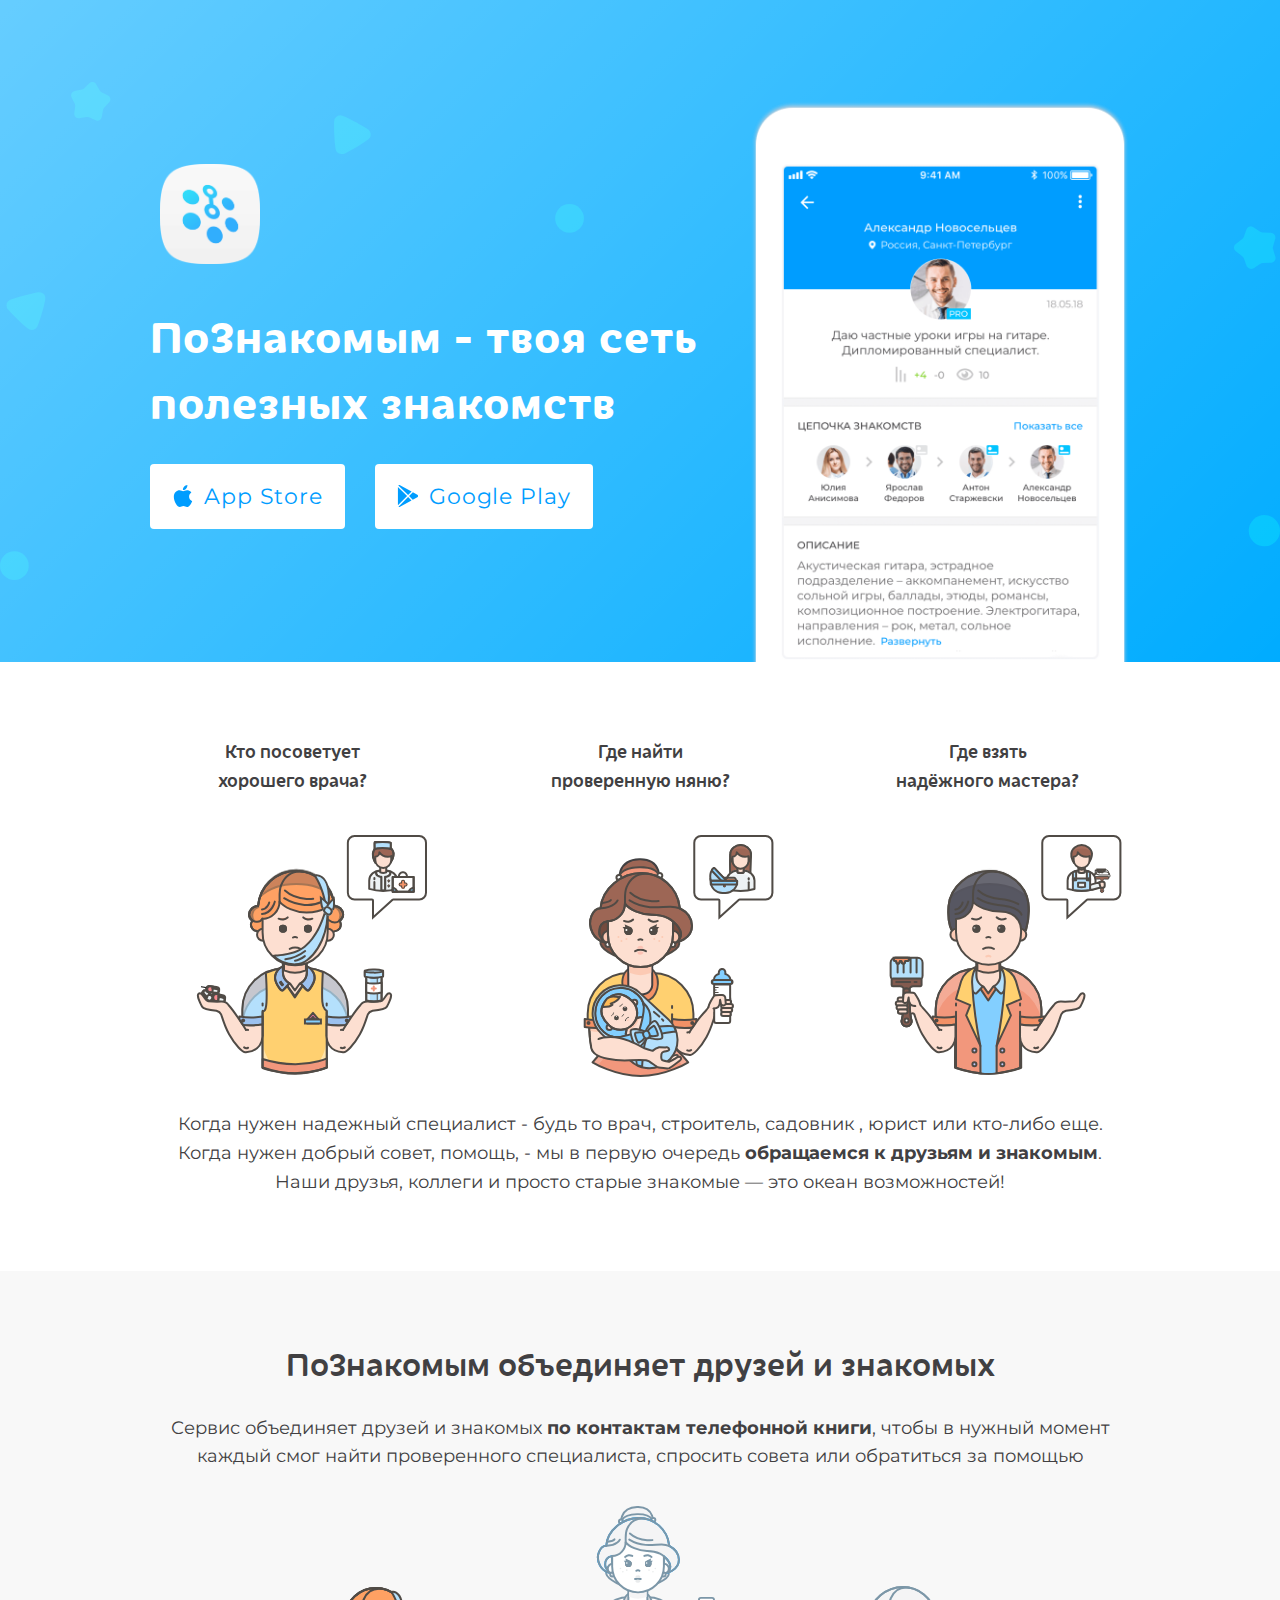
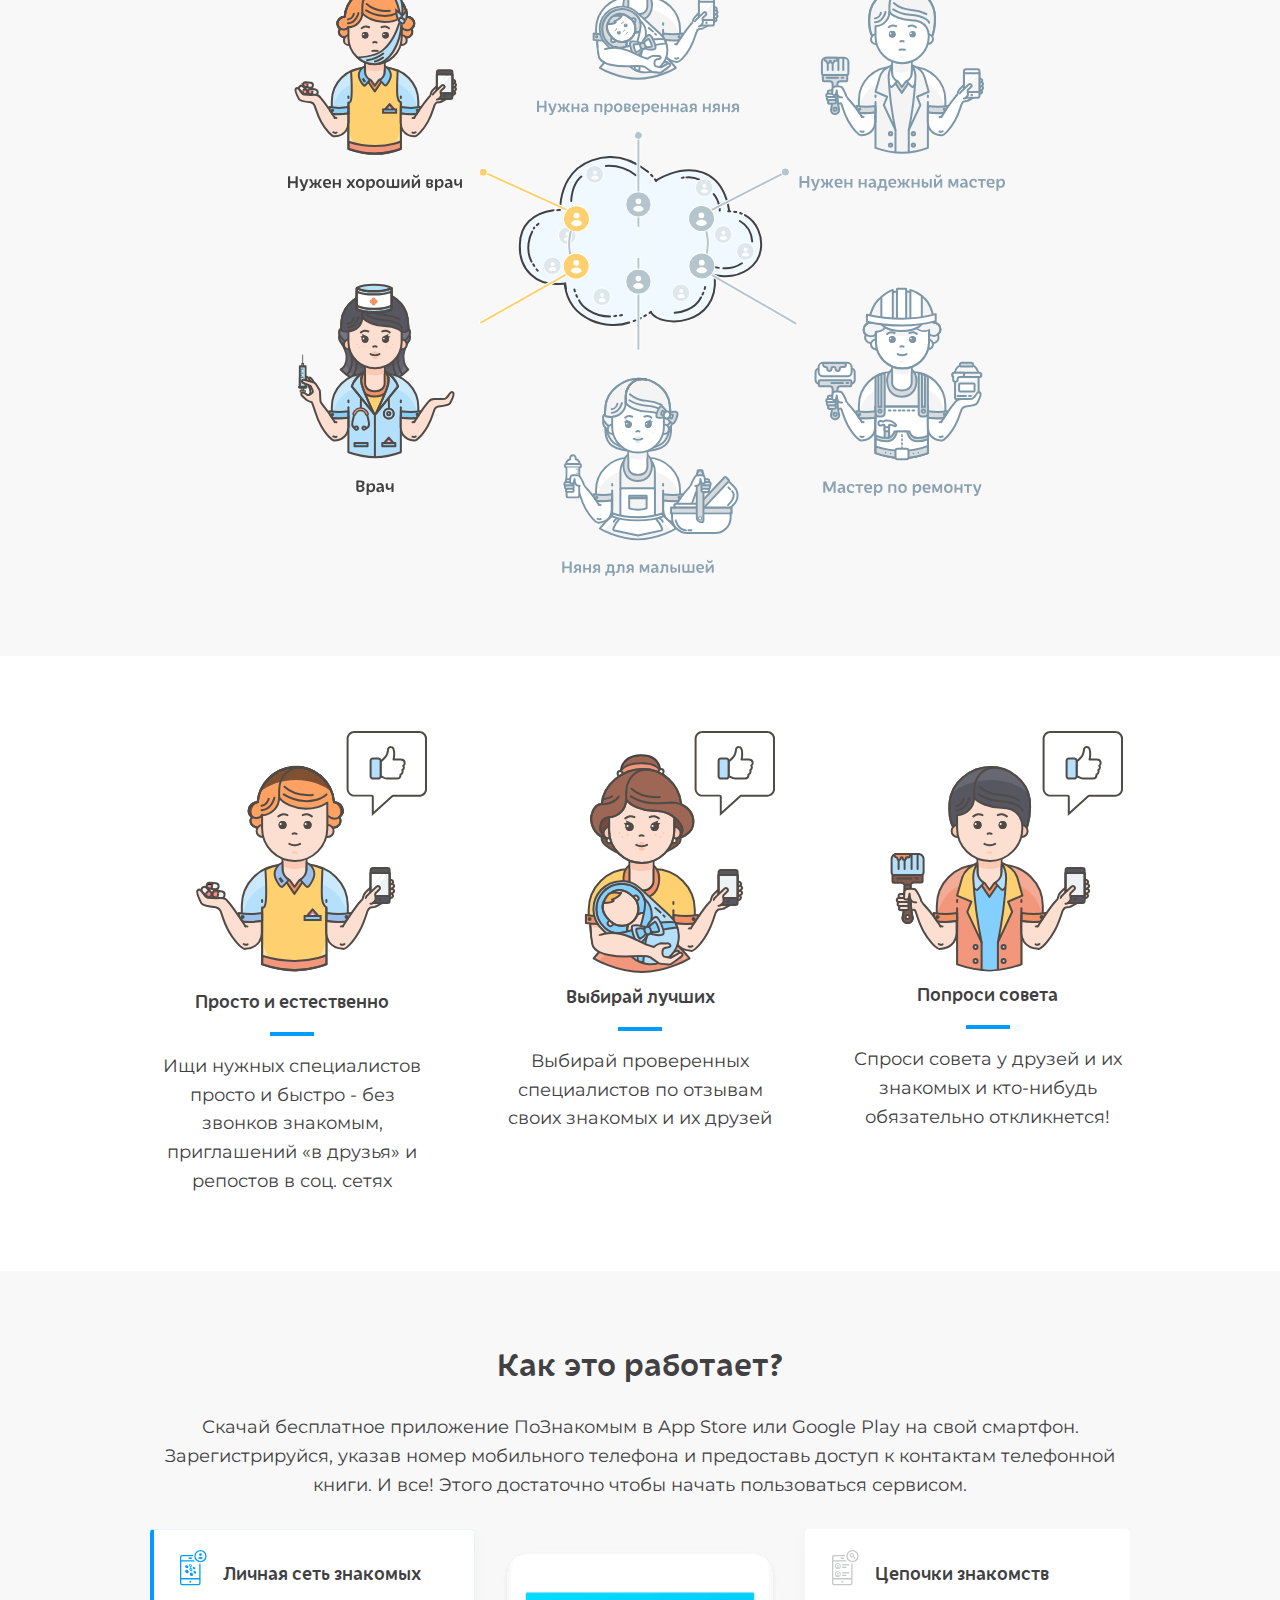
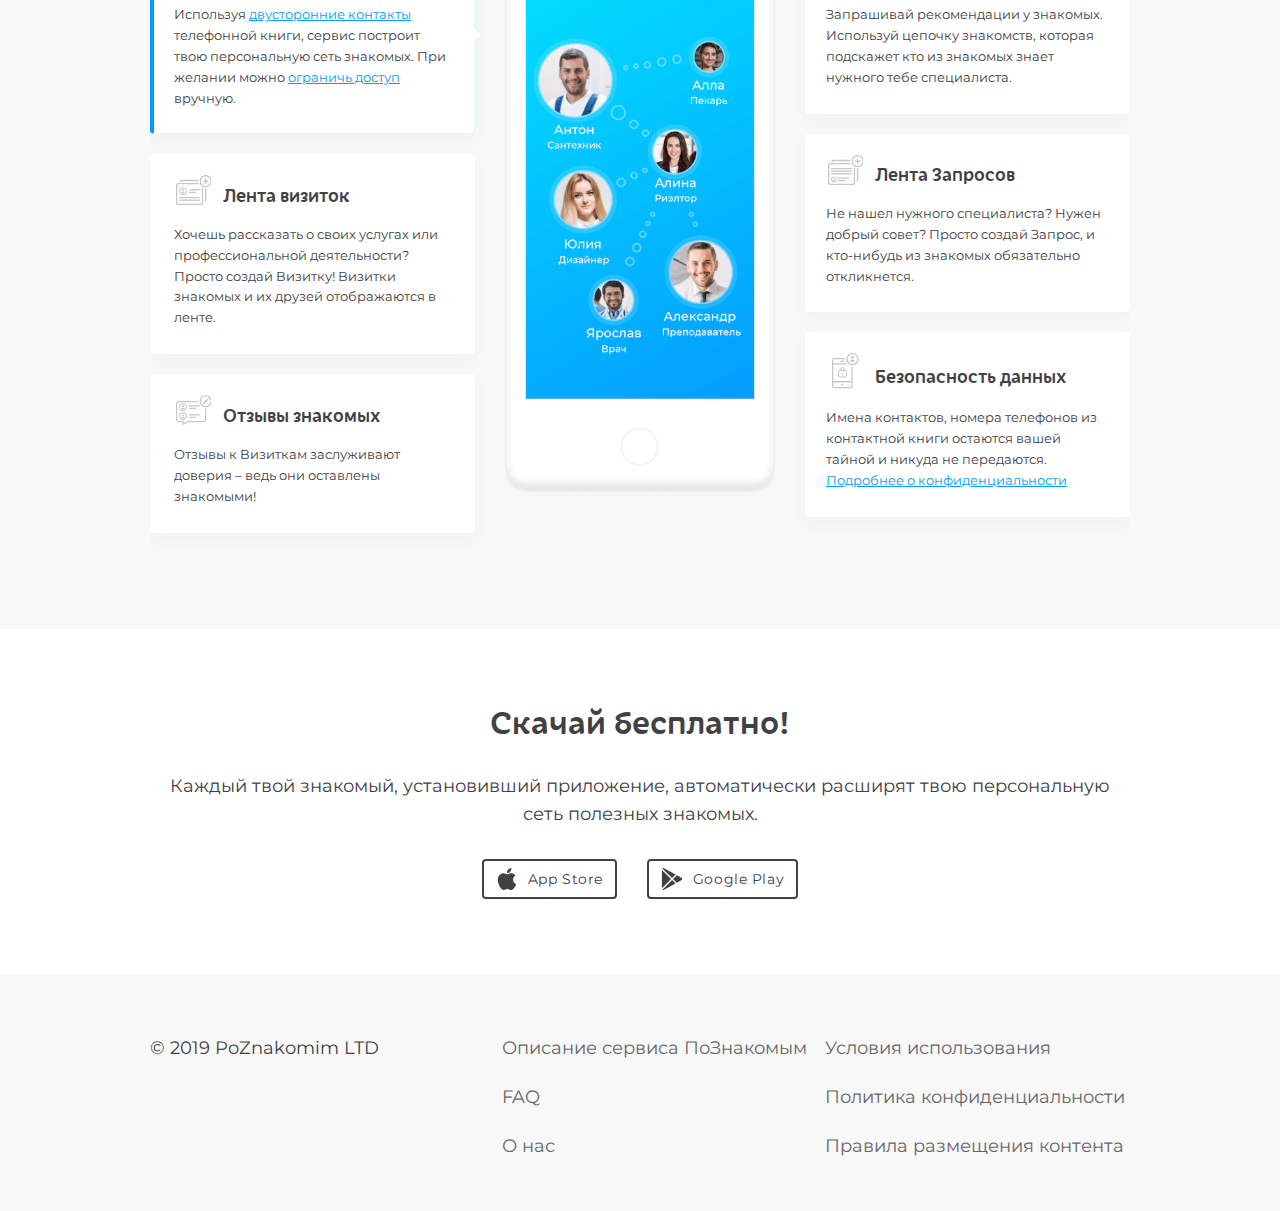
==== index.html @ e2935b69 "upd" ====
<!DOCTYPE html>
<html lang="ru">
<head>
    <meta charset="utf-8">
    <meta name="viewport" content="width=device-width, initial-scale=1">
    <title>Познакомым</title>
    <link href="https://fonts.googleapis.com/css?family=Roboto:400,400i,500,700&amp;subset=cyrillic-ext" rel="stylesheet">     
    <link rel="stylesheet" href="css/style.css">
    <script src="https://code.jquery.com/jquery-2.2.4.min.js"></script>
    <script src="js/plugins.js"></script>    
    <link rel="apple-touch-icon" sizes="180x180" href="/apple-touch-icon.png">
    <link rel="icon" type="image/png" sizes="32x32" href="/favicon-32x32.png">
    <link rel="icon" type="image/png" sizes="16x16" href="/favicon-16x16.png">
    <link rel="manifest" href="/site.webmanifest">
    <link rel="mask-icon" href="/safari-pinned-tab.svg" color="#5bbad5">
    <meta name="msapplication-TileColor" content="#da532c">
    <meta name="theme-color" content="#ffffff">
</head>
<body>
<!--[if lt IE 10]>
    <p class="browserupgrade">Вы используете <b>устаревший</b> браузер. Пожалуйста, <a href="http://browsehappy.com/?locale=ru_ru">обновите свой браузер</a> чтобы улучшить опыт работы с сайтом.</p>
<![endif]-->

<header class="header-site">
    <div class="header-site_i">
        <div class="container">
            <div class="row-header">
                <div class="col-left">
                    <img class="logo" src="img/logo.png"></img>
                    <h1 class="h-header"><span>ПоЗнакомым -</span> твоя сеть полезных знакомств</h1>
                    <div class="buttons">
                        <a href="#" class="btn btn-header">
                            <svg class="icon" data-src="img/apple.svg"></svg>
                            App Store
                        </a>
                        <a href="#" class="btn btn-header">
                            <svg class="icon" data-src="img/googleplay.svg"></svg>
                            Google Play
                        </a>                    
                    </div>
                </div><!-- /.col -->
                <div class="col-right">
                    <img src="img/phone_top@2x.png" alt="скриншот приложения">
                </div><!-- /.col -->
            </div><!-- /.row-header -->
        </div><!-- /.container -->
    </div><!-- /.header-site_i -->
</header>

<main class="content-landing">
    <section class="section">
        <div class="container">
            <div class="row-carousel">
                <div class="slide">
                    <p class="h-slide">Кто посоветует <br> хорошего врача?</p>
                    <div class="img-slide"><svg data-src="img/problem-1.svg"></svg></div>
                </div>
                <div class="slide">
                    <p class="h-slide">Где найти <br> проверенную няню?</p>
                    <div class="img-slide"><svg data-src="img/problem-2.svg"></svg></div>
                </div>
                <div class="slide">
                    <p class="h-slide">Где взять <br> надёжного мастера?</p>
                    <div class="img-slide"><svg data-src="img/problem-3.svg"></svg></div>
                </div>
            </div><!-- /.row-carousel -->
            <p class="description">Когда нужен надежный специалист - будь то врач, строитель, садовник , юрист или кто-либо еще.
                    Когда нужен добрый совет, помощь, - мы в первую очередь <b>обращаемся к друзьям и знакомым</b>.
                    Наши друзья, коллеги и просто старые знакомые — это океан возможностей!</p>
        </div><!-- /.container -->
    </section>

    <section class="section bg">
        <div class="container">
            <h2 class="h-section">ПоЗнакомым объединяет друзей и знакомых</h2>
            <p class="description">Сервис объединяет друзей и знакомых <b>по контактам телефонной книги</b>, чтобы в нужный момент каждый смог найти проверенного специалиста, спросить совета или обратиться за помощью</p>

            <div id="circular">
                <div class="node node-1"></div>
                <div class="node node-2"></div>
                <div class="node node-3"></div>                
            </div><!-- /#circular -->
            <div id="cicrular-bak">
                <div class="bak bak-1"></div>
                <div class="bak bak-2"></div>
                <div class="bak bak-3"></div>                
            </div>
        </div><!-- /.container -->
    </section>    
    
    <section class="section">
        <div class="container">
            <div class="row-carousel">
                <div class="slide">
                    <div class="img-slide"><svg data-src="img/resolved-1.svg"></svg></div>
                    <p class="h-slide h-dash">Просто и естественно</p>
                    <p>Ищи нужных специалистов просто и быстро - без звонков знакомым, приглашений «в друзья» и репостов в соц. сетях</p>
                </div> 
                <div class="slide">
                    <div class="img-slide"><svg data-src="img/resolved-2.svg"></svg></div>
                    <p class="h-slide h-dash">Выбирай лучших</p>
                    <p>Выбирай проверенных специалистов по отзывам своих знакомых и их друзей</p>
                </div> 
                <div class="slide">
                    <div class="img-slide"><svg data-src="img/resolved-3.svg"></svg></div>
                    <p class="h-slide h-dash">Попроси совета</p>
                    <p>Спроси совета у друзей и их знакомых и кто-нибудь обязательно откликнется!</p>
                </div>
            </div><!-- /.row-carousel -->
        </div><!-- /.container -->
    </section>    

    <section class="section bg">
        <div class="container">
            <h2 class="h-section">Как это работает?</h2>
            <p class="description">Скачай бесплатное приложение ПоЗнакомым в App Store или Google Play на свой смартфон. Зарегистрируйся, указав номер мобильного телефона и предоставь доступ к контактам телефонной книги. И все! Этого достаточно чтобы начать пользоваться сервисом.</p>
 
            <div class="howitworks">
                <div id="device">
                    <div class="device" data-id="slide-1"><img class="image" src="img/im_phone_scr_1@2x.png" alt="pic"></div>
                    <div class="device" data-id="slide-2"><img class="image" src="img/im_phone_scr_2@2x.png" alt="pic"></div>
                    <div class="device" data-id="slide-3"><img class="image" src="img/im_phone_scr_3@2x.png" alt="pic"></div>
                    <div class="device" data-id="slide-4"><img class="image" src="img/im_phone_scr_4@2x.png" alt="pic"></div>
                    <div class="device" data-id="slide-5"><img class="image" src="img/im_phone_scr_5@2x.png" alt="pic"></div>
                    <div class="device" data-id="slide-6"><img class="image" src="img/im_phone_scr_6@2x.png" alt="pic"></div>
                </div>                
                <div class="row-carousel-2" id="slides">
                    <div class="slide-card" data-id="slide-1">
                        <div class="header">
                            <span class="icon"><svg data-src="img/howitworks-1.svg"></svg></span>
                            <p class="h-slide-card">Личная сеть знакомых</p>
                        </div>
                        <p class="info">Используя <a href="#">двусторонние контакты</a> телефонной книги, сервис построит твою персональную сеть знакомых. При желании можно <a href="#">ограничь доступ</a> вручную.</p>
                    </div><!-- /.slide-card -->
                    <div class="slide-card" data-id="slide-2">
                        <div class="header">
                            <span class="icon"><svg data-src="img/howitworks-2.svg"></svg></span>
                            <p class="h-slide-card">Лента визиток</p>
                        </div>
                        <p class="info">Хочешь рассказать о своих услугах или профессиональной деятельности? Просто создай Визитку! Визитки знакомых и их друзей отображаются в ленте.</p>
                    </div><!-- /.slide-card -->
                    <div class="slide-card" data-id="slide-3">
                        <div class="header">
                            <span class="icon"><svg data-src="img/howitworks-3.svg"></svg></span>
                            <p class="h-slide-card">Отзывы знакомых</p>
                        </div>
                        <p class="info">Отзывы к Визиткам заслуживают доверия – ведь они оставлены знакомыми! </p>
                    </div><!-- /.slide-card -->
                    <div class="slide-card" data-id="slide-4">
                        <div class="header">
                            <span class="icon"><svg data-src="img/howitworks-4.svg"></svg></span>
                            <p class="h-slide-card">Цепочки знакомств</p>
                        </div>
                        <p class="info">Запрашивай рекомендации у знакомых. Используй цепочку знакомств, которая подскажет кто из знакомых знает нужного тебе специалиста.</p>
                    </div><!-- /.slide-card -->
                    <div class="slide-card" data-id="slide-5">
                        <div class="header">
                            <span class="icon"><svg data-src="img/howitworks-5.svg"></svg></span>
                            <p class="h-slide-card">Лента Запросов</p>
                        </div>
                        <p class="info">Не нашел нужного специалиста? Нужен добрый совет? Просто создай Запрос, и кто-нибудь из знакомых обязательно откликнется.</p>
                    </div><!-- /.slide-card -->
                    <div class="slide-card" data-id="slide-6">
                        <div class="header">
                            <span class="icon"><svg data-src="img/howitworks-6.svg"></svg></span>
                            <p class="h-slide-card">Безопасность данных</p>
                        </div>
                        <p class="info">Имена контактов, номера телефонов из контактной книги остаются вашей тайной и никуда не передаются. <a href="#">Подробнее о конфиденциальности</a></p>
                    </div><!-- /.slide-card -->                                                                                                    
                </div><!-- /.row-carousel-2 -->
            </div><!-- /.howitworks -->
        </div><!-- /.container -->
    </section>      

    <section class="section">
        <div class="container">
            <h2 class="h-section">Скачай бесплатно!</h2>
            <p class="description">Каждый твой знакомый, установивший приложение, автоматически расширят твою персональную сеть полезных знакомых.</p>

            <div class="buttons buttons-center">
                <a href="#" class="btn btn-dark">
                    <svg class="icon" data-src="img/apple.svg"></svg>
                    App Store
                </a>
                <a href="#" class="btn btn-dark">
                    <svg class="icon" data-src="img/googleplay.svg"></svg>
                    Google Play
                </a>
            </div>
        </div><!-- /.container -->
    </section>
</main>

<footer class="footer-site">
    <div class="container">
        <div class="row-footer">
            <div class="col-1">
                <small>&#169; 2019 PoZnakomim LTD</small>
            </div><!-- /.col -->
            <nav class="col-2">
                <ul class="menu-footer">                    
                    <li class="menu-item"><a href="opisanie.html">Описание сервиса ПоЗнакомым</a></li>
                    <li class="menu-item"><a href="faq.html">FAQ</a></li>
                    <li class="menu-item"><a href="about.html">О нас</a></li>
                    <li class="menu-item"><a href="uslovia.html">Условия использования</a></li>
                    <li class="menu-item"><a href="politika.html">Политика конфиденциальности</a></li>
                    <li class="menu-item"><a href="pravila.html">Правила размещения контента</a></li>                    
                </ul>
            </nav><!-- /.col -->
        </div><!-- /.row-footer -->
    </div><!-- /.container -->
</footer>

<script src="js/main.js"></script>
</body>
</html>
---- css/style.css ----
@charset "UTF-8";
@import url("https://fonts.googleapis.com/css?family=Montserrat:400,500,600&subset=cyrillic");
@font-face {
  font-family: 'iskracyr-bold';
  src: url("../fonts/iskracyr-bold-webfont.woff2") format("woff2"), url("../fonts/iskracyr-bold-webfont.woff") format("woff");
  font-weight: normal;
  font-style: normal; }
@font-face {
  font-family: 'iskracyr-medium';
  src: url("../fonts/iskracyr-medium-webfont.woff2") format("woff2"), url("../fonts/iskracyr-medium-webfont.woff") format("woff");
  font-weight: normal;
  font-style: normal; }
/* ==========================================================================
   BASE
   ========================================================================== */
html {
  position: relative;
  min-height: 100%;
  height: 100%;
  color: #676667;
  -webkit-font-smoothing: antialiased;
  -moz-osx-font-smoothing: grayscale;
  text-rendering: optimizeLegibility; }

body {
  margin: 0; }

img {
  max-width: 100%;
  max-height: 100%; }

table {
  width: 100%; }

p, ul {
  margin: 0; }

ul {
  padding: 0;
  list-style: none; }

small {
  font-size: 100%;
  display: inline-block; }

@media (max-width: 0) {
  .hidden-xs {
    display: none !important; } }

@media (min-width: 0) {
  .visible-xs {
    display: none !important; } }

.bx-center {
  text-align: center; }

hr {
  border: none;
  margin: 0;
  height: 1px;
  background: #d8d8d8; }

/* ==========================================================================
  COMMON
  ========================================================================== */
/* FORMS */
input[type="text"],
input[type="email"],
input[type="password"],
input[type="url"],
input[type="tel"],
input[type="number"],
input[type="search"],
input[type="date"],
textarea {
  -webkit-appearance: none;
  -moz-appearance: none;
  appearance: none; }

input[type="text"],
input[type="email"],
input[type="password"],
input[type="url"],
input[type="tel"],
input[type="number"],
input[type="search"],
input[type="date"],
select,
textarea {
  width: 100%;
  border: 1px solid #d0d0d0;
  margin: 0;
  font-size: 16px;
  transition: all .3s ease-in-out;
  border-radius: 5px;
  font-family: Roboto, sans-serif;
  padding: 10px 14px;
  display: block; }
  input[type="text"]::-webkit-input-placeholder,
  input[type="email"]::-webkit-input-placeholder,
  input[type="password"]::-webkit-input-placeholder,
  input[type="url"]::-webkit-input-placeholder,
  input[type="tel"]::-webkit-input-placeholder,
  input[type="number"]::-webkit-input-placeholder,
  input[type="search"]::-webkit-input-placeholder,
  input[type="date"]::-webkit-input-placeholder,
  select::-webkit-input-placeholder,
  textarea::-webkit-input-placeholder {
    color: #999999; }
  input[type="text"]::-moz-placeholder,
  input[type="email"]::-moz-placeholder,
  input[type="password"]::-moz-placeholder,
  input[type="url"]::-moz-placeholder,
  input[type="tel"]::-moz-placeholder,
  input[type="number"]::-moz-placeholder,
  input[type="search"]::-moz-placeholder,
  input[type="date"]::-moz-placeholder,
  select::-moz-placeholder,
  textarea::-moz-placeholder {
    color: #999999; }
  input[type="text"]:-ms-input-placeholder,
  input[type="email"]:-ms-input-placeholder,
  input[type="password"]:-ms-input-placeholder,
  input[type="url"]:-ms-input-placeholder,
  input[type="tel"]:-ms-input-placeholder,
  input[type="number"]:-ms-input-placeholder,
  input[type="search"]:-ms-input-placeholder,
  input[type="date"]:-ms-input-placeholder,
  select:-ms-input-placeholder,
  textarea:-ms-input-placeholder {
    color: #999999; }
  input[type="text"]:input-placeholder,
  input[type="email"]:input-placeholder,
  input[type="password"]:input-placeholder,
  input[type="url"]:input-placeholder,
  input[type="tel"]:input-placeholder,
  input[type="number"]:input-placeholder,
  input[type="search"]:input-placeholder,
  input[type="date"]:input-placeholder,
  select:input-placeholder,
  textarea:input-placeholder {
    color: #999999; }

option {
  padding: 0; }

textarea {
  resize: vertical;
  height: 120px; }

input[type="number"] {
  padding-right: 0; }

label {
  cursor: pointer; }

input[type="radio"],
input[type="checkbox"] {
  margin: 0 8px 0 0;
  vertical-align: middle; }

input[type="text"]:focus,
input[type="email"]:focus,
input[type="password"]:focus,
input[type="url"]:focus,
input[type="tel"]:focus,
input[type="number"]:focus,
input[type="search"]:focus,
input[type="date"]:focus,
textarea:focus {
  box-shadow: 0 0 0 2px #009DFF;
  border-color: #009DFF;
  outline: none; }
input[type="text"].invalid,
input[type="email"].invalid,
input[type="password"].invalid,
input[type="url"].invalid,
input[type="tel"].invalid,
input[type="number"].invalid,
input[type="search"].invalid,
input[type="date"].invalid,
textarea.invalid {
  box-shadow: 0 0 0 2px #EB5757;
  border-color: #EB5757; }

.lbl {
  display: block;
  margin-bottom: 5px; }

fieldset {
  border: none;
  padding: 0;
  margin: 0; }

label.checkbox, label.radio {
  position: relative;
  padding-left: 40px;
  font-size: 14px; }
  label.checkbox:before, label.checkbox:after, label.radio:before, label.radio:after {
    content: "";
    position: absolute;
    top: 4px;
    left: 0;
    top: 0;
    bottom: 0;
    margin: auto; }
  label.checkbox:before, label.radio:before {
    width: 24px;
    height: 24px; }
  label.checkbox:after, label.radio:after {
    transition: all .15s;
    transform: scale(0);
    opacity: 0; }
  label.checkbox.checked:after, label.radio.checked:after {
    transform: scale(1);
    opacity: 1; }
  label.checkbox input, label.radio input {
    visibility: hidden;
    position: absolute; }

label.checkbox:before {
  border-radius: 4px;
  background: #009DFF; }
label.checkbox:after {
  height: 14px;
  width: 18px;
  background: url("data:image/svg+xml,%3Csvg width='18' height='14' viewBox='0 0 18 14' fill='none' xmlns='http://www.w3.org/2000/svg'%3E%3Cpath d='M6.00016 11.1701L1.83016 7.00009L0.410156 8.41009L6.00016 14.0001L18.0002 2.00009L16.5902 0.590088L6.00016 11.1701Z' fill='white'/%3E%3C/svg%3E%0A") no-repeat;
  margin-left: 3px; }
label.checkbox a {
  text-decoration: underline; }

/* IMAGES */
.aligncenter, .alignleft, .alignright {
  display: block;
  margin: 0 auto 20px; }

@media (min-width: 800px) {
  .alignleft, .alignright {
    display: inline-block;
    max-width: 75%; }

  .alignleft {
    float: left;
    margin: 5px 20px 8px 0; }

  .alignright {
    float: right;
    margin: 5px 0 8px 20px; } }
/* UTILITY CLASSES */
.b-show-more {
  text-align: center;
  margin-bottom: 28px; }

.centered-mob {
  text-align: center; }
  @media (min-width: 800px) {
    .centered-mob {
      text-align: left; } }

/* BUTTONS */
.btn {
  -moz-osx-font-smoothing: grayscale;
  -webkit-font-smoothing: antialiased;
  letter-spacing: .04em;
  text-decoration: none;
  --mdc-ripple-fg-size: 0;
  --mdc-ripple-left: 0;
  --mdc-ripple-top: 0;
  --mdc-ripple-fg-scale: 1;
  --mdc-ripple-fg-translate-end: 0;
  --mdc-ripple-fg-translate-start: 0;
  -webkit-tap-highlight-color: transparent;
  display: inline-flex;
  position: relative;
  align-items: center;
  justify-content: center;
  box-sizing: border-box;
  border: none;
  outline: none;
  user-select: none;
  -webkit-appearance: none;
  overflow: hidden;
  vertical-align: middle;
  border-radius: 4px;
  background-color: transparent;
  transition: all .3s;
  background: #fff;
  border-radius: 4px;
  padding: 6px 9px;
  font-size: 13px; }
  .btn:hover {
    cursor: pointer; }
  .btn svg {
    width: 22px !important;
    margin-right: 5px;
    vertical-align: middle; }
  @media (min-width: 800px) {
    .btn {
      padding: 6px 12px;
      font-size: 14px; }
      .btn svg {
        margin-right: 10px; } }

@media (min-width: 800px) {
  .btn-header {
    padding: 15px 22px; } }
@media (min-width: 1040px) {
  .btn-header {
    font-size: 22px; } }

.btn-dark {
  border: 2px solid #414042;
  color: #414042; }

/* ==========================================================================
   CONTENT
   ========================================================================== */
h1, h2, h3, h4 {
  line-height: 1.1;
  font-weight: 500; }

.h-index {
  font-size: 1.7rem; }
  .h-index:after {
    content: "";
    display: block;
    height: 2px;
    width: 64px;
    background: rgba(0, 0, 0, 0.3);
    margin-top: 12px; }
  @media (min-width: 800px) {
    .h-index {
      font-size: 1.7rem; } }

.breadcrumbs {
  color: #999999;
  margin-bottom: 25px; }
  .breadcrumbs:last-child {
    margin-bottom: 0; }
  .breadcrumbs li {
    display: inline-block;
    position: relative;
    font-size: 14px; }
    .breadcrumbs li:after {
      content: "";
      width: 4px;
      height: 4px;
      background: #999999;
      border-radius: 100%;
      display: inline-block;
      vertical-align: middle;
      margin: 0 8px 0 12px; }
    .breadcrumbs li:last-child {
      color: #969696; }
      .breadcrumbs li:last-child:after {
        content: none; }
    .breadcrumbs li a {
      color: #999999; }
  @media (max-width: 991px) {
    .breadcrumbs {
      display: none; } }

.row-mod {
  display: flex !important;
  justify-content: space-between;
  flex-wrap: wrap; }
  .row-mod.centered {
    align-items: center; }

.section-major {
  margin-bottom: 28px; }

@media (max-width: 991px) {
  .carousel-list {
    padding: 0 30px; } }
@media (min-width: 0) {
  .carousel-list .card {
    margin-right: 30px; }
    .carousel-list .card:last-child {
      margin-right: 0; } }

/* ==========================================================================
   ARTICLE
   ========================================================================== */
/* ==========================================================================
   CARDS
   ========================================================================== */
/* ==========================================================================
   SIDEBAR
   ========================================================================== */
@media (max-width: 799px) {
  .sidebar-site {
    margin-bottom: 24px; } }

/* ==========================================================================
   FOOTER
   ========================================================================== */
/* ==========================================================================
   PLUGINS
   ========================================================================== */
/* Slick carousel */
.slick-slider {
  position: relative;
  display: block;
  box-sizing: border-box;
  -webkit-touch-callout: none;
  -webkit-user-select: none;
  -khtml-user-select: none;
  -moz-user-select: none;
  -ms-user-select: none;
  user-select: none;
  -ms-touch-action: pan-y;
  touch-action: pan-y;
  -webkit-tap-highlight-color: transparent; }

.slick-list {
  position: relative;
  overflow: hidden;
  display: block;
  margin: 0;
  padding: 0; }
  .slick-list:focus {
    outline: none; }
  .slick-list.dragging {
    cursor: pointer;
    cursor: hand; }

.slick-slider .slick-track,
.slick-slider .slick-list {
  -webkit-transform: translate3d(0, 0, 0);
  -moz-transform: translate3d(0, 0, 0);
  -ms-transform: translate3d(0, 0, 0);
  -o-transform: translate3d(0, 0, 0);
  transform: translate3d(0, 0, 0); }

.slick-track {
  position: relative;
  left: 0;
  top: 0;
  display: block;
  margin-left: auto;
  margin-right: auto; }
  .slick-track:before, .slick-track:after {
    content: "";
    display: table; }
  .slick-track:after {
    clear: both; }
  .slick-loading .slick-track {
    visibility: hidden; }

.slick-slide {
  float: left;
  height: 100%;
  min-height: 1px;
  outline: none;
  display: none; }
  [dir="rtl"] .slick-slide {
    float: right; }
  .slick-slide img {
    display: block; }
  .slick-slide.slick-loading img {
    display: none; }
  .slick-slide.dragging img {
    pointer-events: none; }
  .slick-initialized .slick-slide {
    display: block; }
  .slick-loading .slick-slide {
    visibility: hidden; }
  .slick-vertical .slick-slide {
    display: block;
    height: auto;
    border: 1px solid transparent; }

.slick-dots {
  text-align: center;
  width: 100%;
  margin-top: 16px; }
  .slick-dots li {
    display: inline-block;
    margin: 0 7px;
    vertical-align: middle; }
  .slick-dots button {
    background: #C6C7C8;
    border: none;
    padding: 0;
    outline: 0;
    border-radius: 100%;
    width: 5px;
    height: 5px;
    display: block;
    text-indent: -9999px;
    overflow: hidden; }
  .slick-dots .slick-active button {
    background: #fff;
    box-shadow: 0 0 0 2px #fff, 0 0 0 5px #009DFF; }

/* ==========================================================================
   Helper classes
   ========================================================================== */
.browserupgrade {
  margin: 0.2em 0;
  background: #ccc;
  color: #000;
  padding: 0.2em 0; }

.hidden {
  display: none !important; }

.visuallyhidden {
  border: 0;
  clip: rect(0 0 0 0);
  height: 1px;
  margin: -1px;
  overflow: hidden;
  padding: 0;
  position: absolute;
  width: 1px; }

.visuallyhidden.focusable:active, .visuallyhidden.focusable:focus {
  clip: auto;
  height: auto;
  margin: 0;
  overflow: visible;
  position: static;
  width: auto; }

.invisible {
  visibility: hidden; }

.cf:before, .cf:after {
  content: " ";
  display: table; }

.cf:after {
  clear: both; }

.cf {
  *zoom: 1; }

.list-pages li {
  margin-bottom: 20px; }

/********************************************************************
 * Text meant only for screen readers
 */
.screen-reader-text {
  clip: rect(1px, 1px, 1px, 1px);
  position: absolute !important;
  height: 1px;
  width: 1px;
  overflow: hidden; }

.screen-reader-text:focus {
  background-color: #f1f1f1;
  border-radius: 3px;
  box-shadow: 0 0 2px 2px rgba(0, 0, 0, 0.6);
  clip: auto !important;
  color: #21759b;
  display: block;
  font-size: 14px;
  font-size: 0.875rem;
  font-weight: bold;
  height: auto;
  left: 5px;
  line-height: normal;
  padding: 15px 23px 14px;
  text-decoration: none;
  top: 5px;
  width: auto;
  z-index: 100000;
  /* Above WP toolbar. */ }

/* ==========================================================================
   Print styles
   ========================================================================== */
@media print {
  *, :before, :after {
    background: transparent !important;
    color: #000 !important;
    box-shadow: none !important;
    text-shadow: none !important; }

  a, a:visited {
    text-decoration: underline; }

  a[href]:after {
    content: " (" attr(href) ")"; }

  abbr[title]:after {
    content: " (" attr(title) ")"; }

  a[href^="#"]:after, a[href^="javascript:"]:after {
    content: ""; }

  pre, blockquote {
    border: 1px solid #999;
    page-break-inside: avoid; }

  thead {
    display: table-header-group; }

  tr, img {
    page-break-inside: avoid; }

  img {
    max-width: 100% !important; }

  p, h2, h3 {
    orphans: 3;
    widows: 3; }

  h2, h3 {
    page-break-after: avoid; } }
body {
  font-family: 'Montserrat', sans-serif;
  font-size: 14px;
  color: #414042;
  line-height: 1.6; }
  @media (min-width: 1040px) {
    body {
      font-size: 18px; } }

a {
  color: #009DFF; }
  a:hover {
    text-decoration: none; }

a, svg, path, button {
  transition: all .15s; }

.container {
  padding: 0 16px;
  margin: 0 auto; }
  @media (min-width: 800px) {
    .container {
      width: 700px; } }
  @media (min-width: 1040px) {
    .container {
      width: 980px; } }

/* ==========================================================================
   HEADER
   ========================================================================== */
.header-site {
  background: #00ACFF url("../img/bg.svg") 50% 50% no-repeat; }
  @media (max-width: 799px) {
    .header-site {
      background-size: auto 100%; } }
  .header-site .logo {
    width: 80px;
    margin: 0 0 0 10px; }
    @media (min-width: 800px) {
      .header-site .logo {
        width: 100px; } }

.header-site_i {
  background: -moz-linear-gradient(-45deg, rgba(255, 255, 255, 0.4) 0%, rgba(255, 255, 255, 0) 100%);
  background: -webkit-linear-gradient(-45deg, rgba(255, 255, 255, 0.4) 0%, rgba(255, 255, 255, 0) 100%);
  background: linear-gradient(135deg, rgba(255, 255, 255, 0.4) 0%, rgba(255, 255, 255, 0) 100%); }

.h-header {
  color: #fff;
  font-size: 28px;
  font-family: 'iskracyr-medium', sans-serif;
  line-height: 1.5;
  letter-spacing: 1px; }
  @media (max-width: 799px) {
    .h-header span {
      display: block; } }
  @media (min-width: 800px) {
    .h-header {
      font-size: 36px;
      font-family: 'iskracyr-bold', sans-serif; } }
  @media (min-width: 1040px) {
    .h-header {
      font-size: 44px; } }

@media (max-width: 799px) {
  .row-header .col-right {
    display: none; } }
.row-header .col-left {
  padding: 64px 0 60px; }
@media (min-width: 800px) {
  .row-header {
    display: flex;
    padding-top: 60px; }
    .row-header .col-right {
      width: 280px;
      display: flex;
      flex-direction: column;
      justify-content: flex-end;
      flex-shrink: 0; }
      .row-header .col-right img {
        max-width: 100%;
        min-height: 100%; } }
@media (min-width: 1040px) {
  .row-header {
    padding-top: 100px;
    display: flex; }
    .row-header .col-right {
      width: 380px; } }

.buttons {
  display: flex; }
  .buttons .btn:first-child {
    margin-right: 30px; }

.buttons-center {
  justify-content: center; }

.btn-back {
  display: inline-block;
  margin: 20px 0;
  font-size: 40px;
  line-height: 1;
  text-decoration: none; }

/* CONTENT */
.content-landing {
  text-align: center; }

@media (min-width: 800px) {
  .row-carousel {
    display: flex;
    justify-content: space-between; }
    .row-carousel .slide {
      width: 29%; } }
.row-carousel + .description {
  margin-top: 20px !important; }

.h-slide, .h-section, .h-slide-card, .art-serv h1 {
  font-family: 'iskracyr-medium', sans-serif; }

.h-section, .art-serv h1 {
  font-size: 1.6rem; }
  @media (min-width: 800px) {
    .h-section, .art-serv h1 {
      font-size: 2rem; } }

.h-section {
  margin: 0 0 2rem 0; }
  @media (max-width: 799px) {
    .h-section span {
      visibility: hidden;
      position: absolute;
      left: -10000000rem; } }

.h-slide {
  font-size: 16px;
  margin: 0; }
  @media (min-width: 800px) {
    .h-slide {
      font-size: 18px; } }
  .h-slide.h-dash {
    position: relative; }
    .h-slide.h-dash:after {
      content: "";
      width: 44px;
      height: 4px;
      display: block;
      margin: 16px auto;
      background: #009DFF; }

.img-slide svg {
  max-width: 100%; }

.h-slide + .img-slide {
  margin-top: 30px; }
  @media (min-width: 800px) {
    .h-slide + .img-slide {
      margin-top: 40px; } }

.description {
  margin: 0 0 30px 0; }
  .description:last-child {
    margin-bottom: 0; }

.section {
  padding: 50px 0; }
  @media (min-width: 800px) {
    .section {
      padding: 75px 0; } }
  .section.bg {
    background: #F8F8F8; }

#circular {
  background: url("../img/explained-bg.svg") 50% 50% no-repeat;
  height: 275px;
  display: flex;
  justify-content: space-between;
  align-items: center;
  background-size: 105px 75px; }
  @media (max-width: 799px) {
    #circular {
      max-width: 320px;
      margin: 0 auto; } }
  #circular .node {
    position: relative; }
  #circular .node-1, #circular .node-3 {
    width: 124px;
    height: 198px; }
  #circular .node-1 {
    left: 15px;
    background: url("../img/circle-left.svg") center center no-repeat; }
    #circular .node-1.active {
      background-image: url("../img/circle-left-active.svg"); }
  #circular .node-2 {
    background: url("../img/circle-center.svg") center center no-repeat;
    height: 275px;
    width: 83px; }
    #circular .node-2.active {
      background-image: url("../img/circle-center-active.svg"); }
  #circular .node-3 {
    background: url("../img/circle-right.svg") center center no-repeat;
    right: 15px; }
    #circular .node-3.active {
      background-image: url("../img/circle-right-active.svg"); }
  @media (min-width: 800px) {
    #circular {
      height: 605px;
      background-size: 245px 170px; }
      #circular .node-1 {
        left: 60px;
        width: 302px;
        height: 508px; }
      #circular .node-2 {
        left: 5px;
        width: 208px;
        height: 670px; }
      #circular .node-3 {
        right: 50px;
        width: 317px;
        height: 510px; } }
  @media (min-width: 1040px) {
    #circular {
      height: 680px; }
      #circular .node-1 {
        left: 138px;
        /* &:hover {background-image: url('../img/circle-left-active.svg'); } */ }
      #circular .node-2 {
        left: 5px;
        /* &:hover {background-image: url('../img/circle-center-active.svg');} */ }
      #circular .node-3 {
        right: 125px;
        /* &:hover {background-image: url('../img/circle-right-active.svg');} */ } }

#cicrular-bak .bak {
  width: 50px;
  height: 50px;
  position: absolute;
  left: -10000000em;
  visibility: hidden;
  z-index: -3; }
#cicrular-bak .bak-1 {
  background-image: url("../img/circle-left-active.svg"); }
#cicrular-bak .bak-1 {
  background-image: url("../img/circle-center-active.svg"); }
#cicrular-bak .bak-1 {
  background-image: url("../img/circle-right-active.svg"); }

/* КАК ЭТО РАБОТАЕТ */
.howitworks {
  overflow: hidden; }
  .howitworks .device {
    /* box-shadow: 0 -2px 4px rgba(#CCCDD4,.5);
    border-radius: 30px;		
    overflow: hidden; */
    width: 175px;
    margin: 5px auto 0;
    /*position: relative;
    padding: 40px 25px 0 20px; */ }
    .howitworks .device.visible {
      display: inherit !important; }
    @media (min-width: 800px) {
      .howitworks .device {
        width: 210px; } }
    @media (min-width: 1040px) {
      .howitworks .device {
        width: 280px; } }
    .howitworks .device .button {
      border-radius: 100%;
      border: 2px solid #F3F5F8;
      width: 38px;
      height: 38px;
      margin: 0 auto;
      position: absolute;
      left: 0;
      right: 0;
      bottom: 24px;
      margin: auto; }
  @media (min-width: 1040px) {
    .howitworks {
      position: relative; }
      .howitworks .device {
        position: absolute;
        left: 0;
        top: 5px;
        right: 0;
        margin: auto; } }

#test {
  padding: 0;
  width: 100%; }

@media (max-width: 1039px) {
  .row-carousel-2 {
    margin-top: 25px; } }
@media (min-width: 1040px) {
  .row-carousel-2 {
    display: flex;
    flex-direction: column;
    height: 625px;
    width: 100%;
    flex-wrap: wrap; }
    .row-carousel-2 .slide-card {
      padding: 20px 20px 25px 20px; }
      .row-carousel-2 .slide-card:nth-child(4), .row-carousel-2 .slide-card:nth-child(5), .row-carousel-2 .slide-card:nth-child(6) {
        align-self: flex-end; } }

.slide-card {
  background: #fff;
  border-radius: 4px;
  transition: all .15s;
  border: 1px solid transparent;
  padding: 20px;
  text-align: left;
  box-shadow: 0 7px 18px rgba(83, 83, 83, 0.04); }
  @media (max-width: 799px) {
    .slide-card {
      margin: 0 15px; } }
  @media (max-width: 1039px) {
    .slide-card {
      border-left: 4px solid transparent; }
      .slide-card.slick-current {
        border-left: 4px solid #009DFF; }
        .slide-card.slick-current .icon path, .slide-card.slick-current .icon rect {
          fill: #009DFF; } }
  @media (min-width: 800px) {
    .slide-card {
      height: 180px; } }
  @media (min-width: 800px) and (max-width: 1039px) {
    .slide-card {
      margin: 0 12px; } }
  @media (min-width: 1040px) {
    .slide-card {
      width: 280px;
      margin-bottom: 20px;
      height: auto;
      position: relative; }
      .slide-card:nth-child(1), .slide-card:nth-child(2), .slide-card:nth-child(3) {
        border-left: 4px solid transparent; }
      .slide-card:nth-child(4), .slide-card:nth-child(5), .slide-card:nth-child(6) {
        border-right: 4px solid transparent; }
      .slide-card.active, .slide-card:hover {
        border: 1px solid #E5F5FF; }
        .slide-card.active .icon path, .slide-card.active .icon rect, .slide-card:hover .icon path, .slide-card:hover .icon rect {
          fill: #009DFF; }
        .slide-card.active:after, .slide-card:hover:after {
          content: "";
          position: absolute;
          top: 50%;
          margin-top: -2.5px;
          width: 10px;
          height: 10px;
          background: #ffffff;
          border: 1px solid #E5F5FF;
          border-width: 1px 1px 0 0; }
        .slide-card.active:nth-child(1), .slide-card.active:nth-child(2), .slide-card.active:nth-child(3), .slide-card:hover:nth-child(1), .slide-card:hover:nth-child(2), .slide-card:hover:nth-child(3) {
          border-left: 4px solid #009DFF; }
          .slide-card.active:nth-child(1):after, .slide-card.active:nth-child(2):after, .slide-card.active:nth-child(3):after, .slide-card:hover:nth-child(1):after, .slide-card:hover:nth-child(2):after, .slide-card:hover:nth-child(3):after {
            right: -6px;
            transform: rotate(45deg); }
        .slide-card.active:nth-child(4), .slide-card.active:nth-child(5), .slide-card.active:nth-child(6), .slide-card:hover:nth-child(4), .slide-card:hover:nth-child(5), .slide-card:hover:nth-child(6) {
          border-right: 4px solid #009DFF; }
          .slide-card.active:nth-child(4):after, .slide-card.active:nth-child(5):after, .slide-card.active:nth-child(6):after, .slide-card:hover:nth-child(4):after, .slide-card:hover:nth-child(5):after, .slide-card:hover:nth-child(6):after {
            left: -6px;
            transform: rotate(-135deg); } }
  .slide-card .header {
    display: flex;
    align-items: center;
    margin-bottom: 10px; }
  .slide-card .icon {
    display: block;
    width: 39px;
    text-align: center;
    margin-right: 10px; }
  .slide-card .h-slide-card {
    line-height: 1.3; }
  .slide-card .info {
    font-size: 11px; }
    @media (min-width: 1040px) {
      .slide-card .info {
        font-size: 13px; } }

/* serv */
.art-serv h1 {
  margin: 0 0 40px 0; }
.art-serv h2 {
  margin: 0 0 30px 0; }
.art-serv h3 {
  margin: 0 0 10px 0; }
.art-serv p {
  text-indent: 40px; }
.art-serv p, .art-serv ul, .art-serv ol {
  margin-bottom: 30px; }
.art-serv p + ul, .art-serv p + ol {
  margin-top: -30px; }
.art-serv .welcome, .art-serv .date {
  text-indent: 0; }
.art-serv h1 + .date {
  margin-top: -30px; }
.art-serv ul {
  list-style: disc; }
.art-serv ul, .art-serv ol {
  padding-left: 40px; }
.art-serv .toc {
  padding-left: 0;
  list-style: none;
  margin: 0 0 60px 0; }
  .art-serv .toc ul {
    list-style: none;
    margin: 0; }
  .art-serv .toc li {
    margin-top: 10px; }
.art-serv ul.nostyle {
  list-style: none; }
  .art-serv ul.nostyle ul {
    margin-bottom: 0; }

/* ==========================================================================
   FOOTER
   ========================================================================== */
.footer-site {
  background: #F8F8F8;
  padding: 30px 0; }
  @media (min-width: 800px) {
    .footer-site {
      padding: 35px 0 15px; } }
  @media (min-width: 1040px) {
    .footer-site {
      padding: 60px 0 40px; } }

.row-footer .col-1 {
  margin-bottom: 20px; }
@media (min-width: 800px) {
  .row-footer {
    display: flex;
    justify-content: space-between; }
    .row-footer .col-1 {
      margin-right: 40px; } }

@media (min-width: 800px) {
  .menu-footer {
    columns: 2; } }
.menu-footer .menu-item {
  margin-bottom: 20px; }
  .menu-footer .menu-item:last-child {
    margin-bottom: 0; }
.menu-footer a {
  color: #676667;
  text-decoration: none; }

/*# sourceMappingURL=style.css.map */
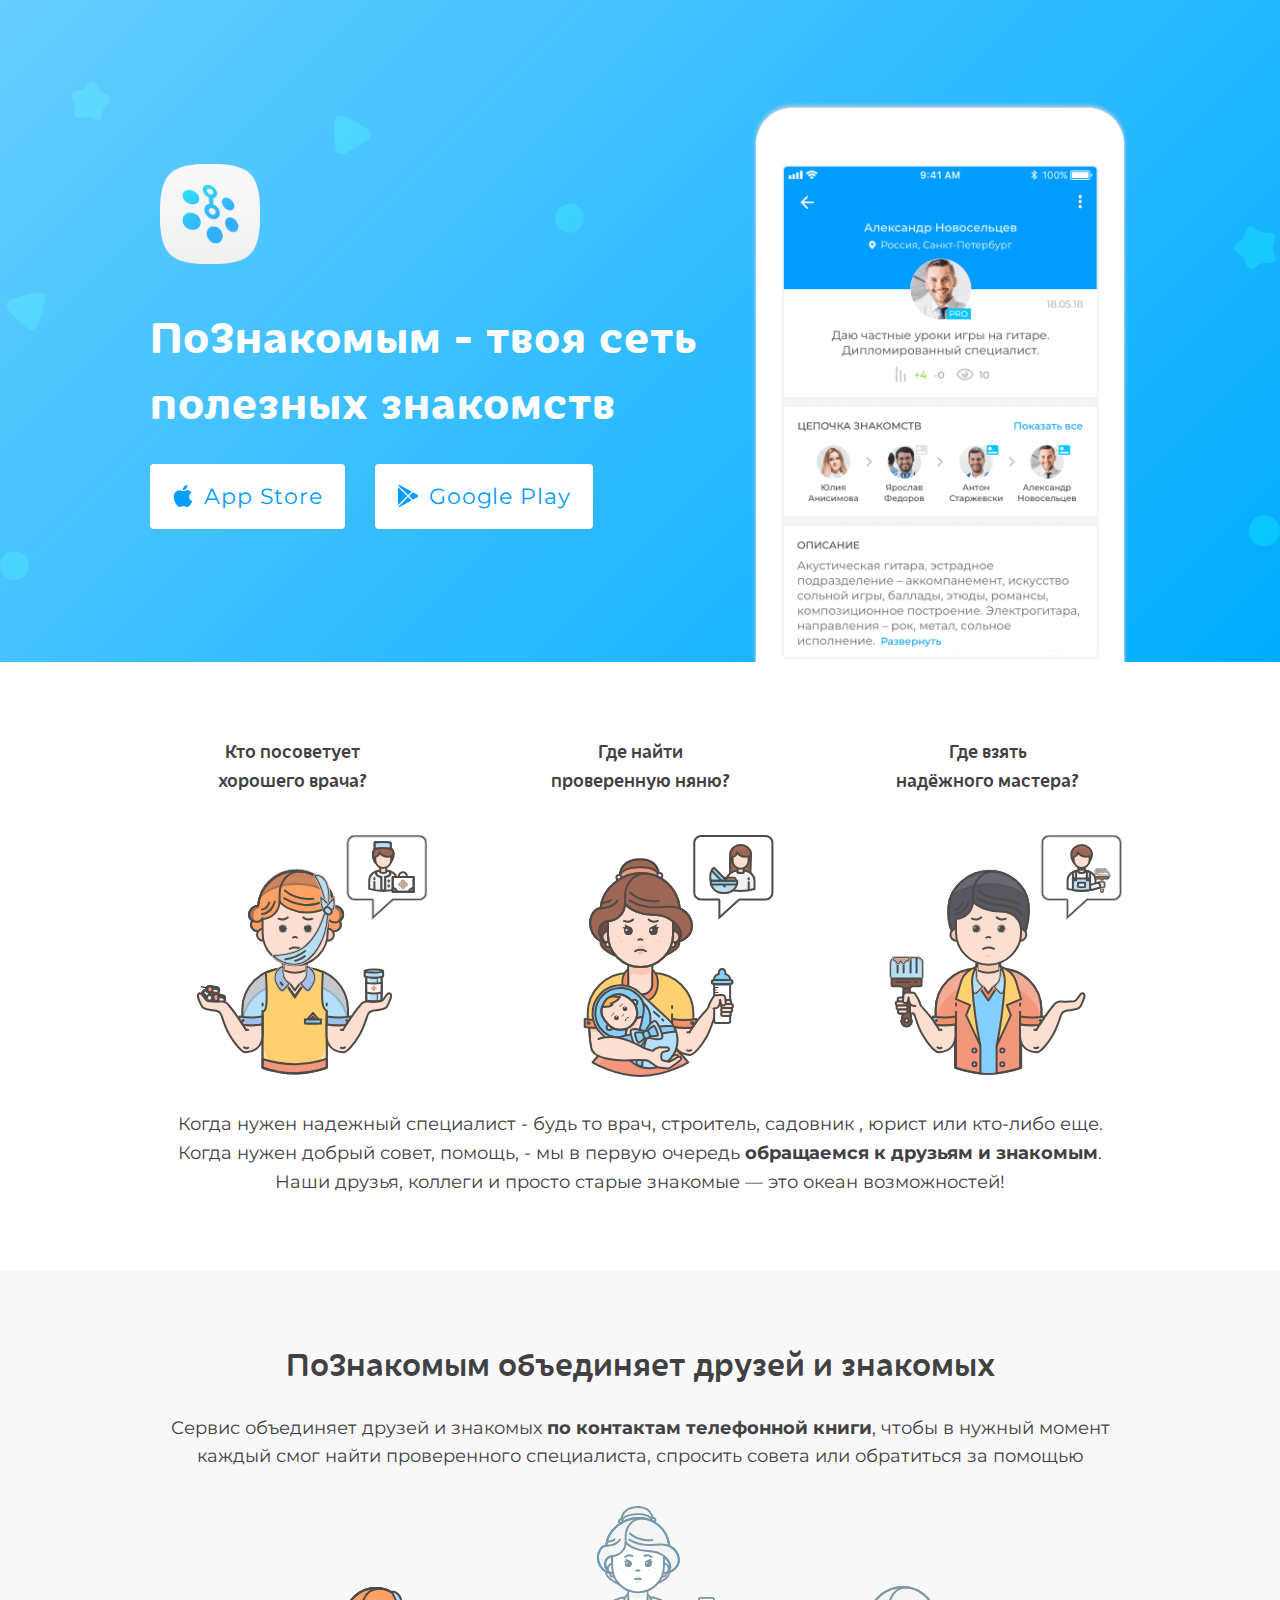
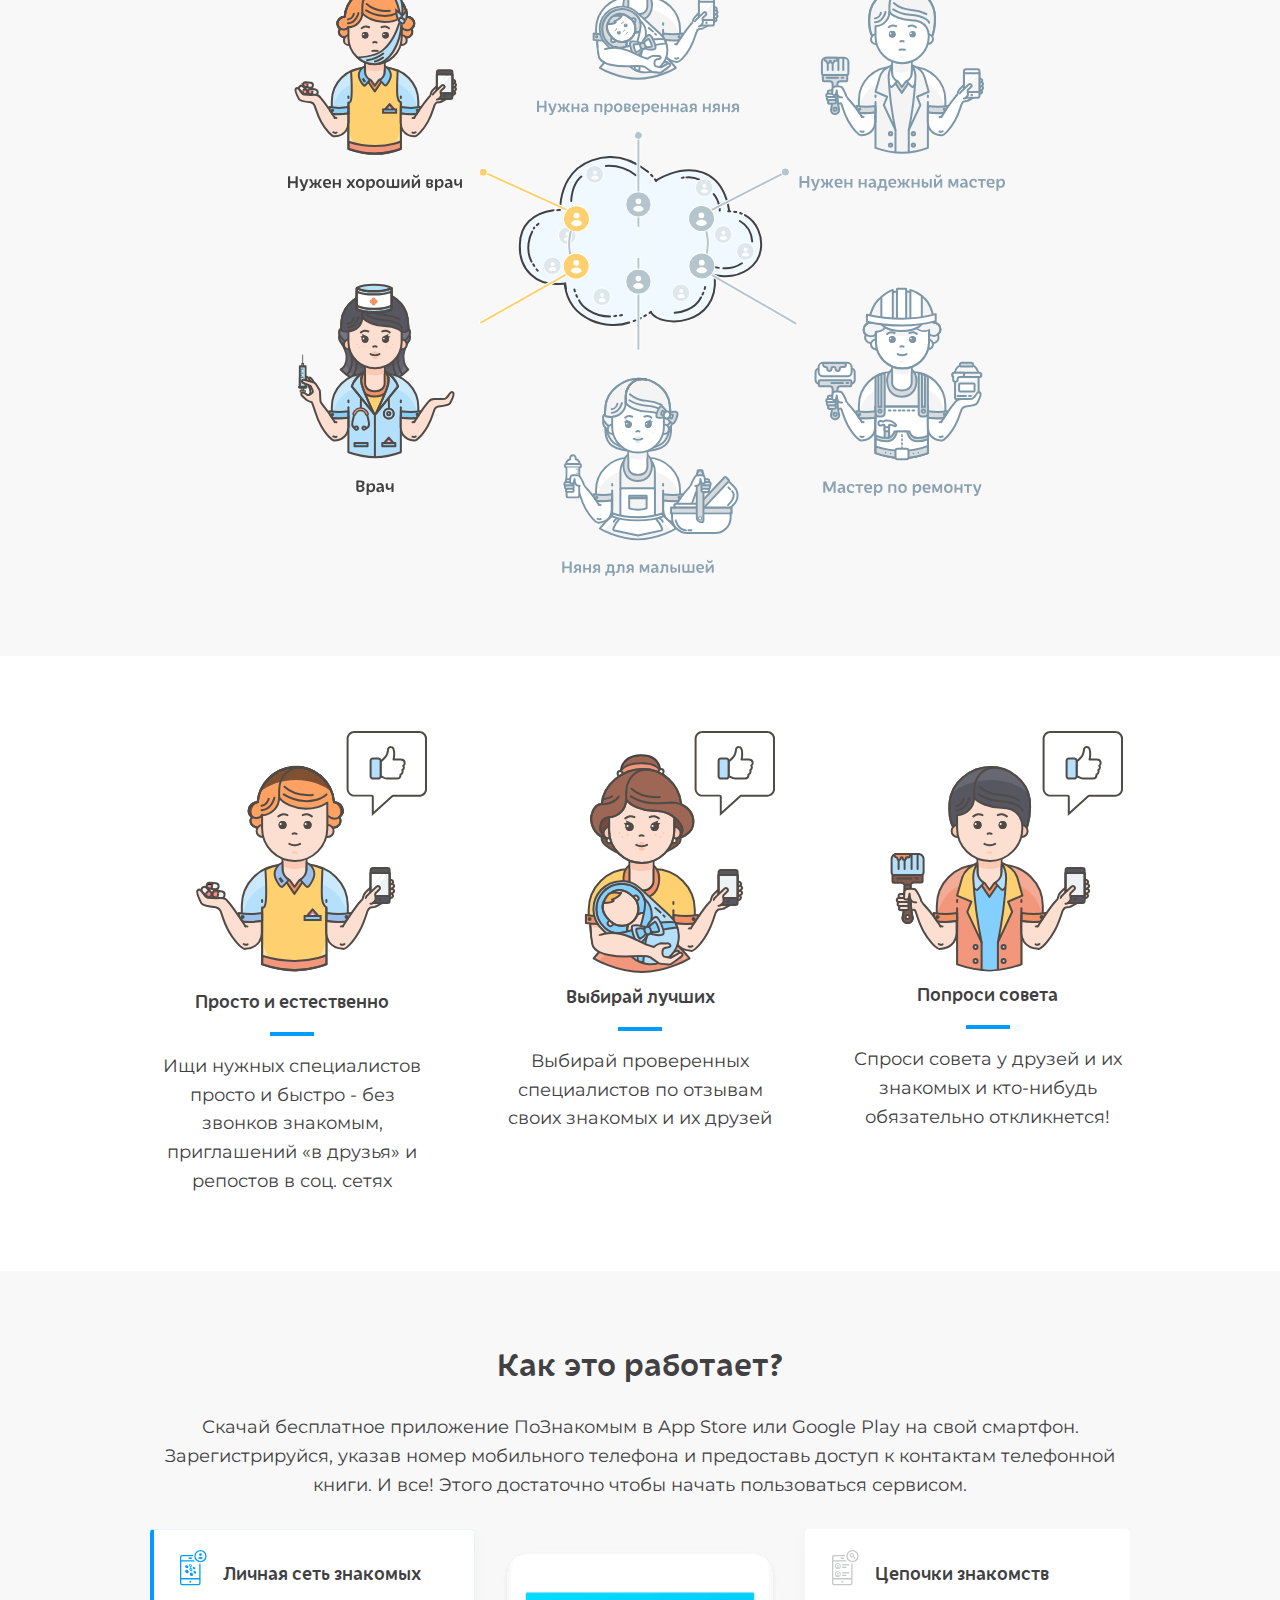
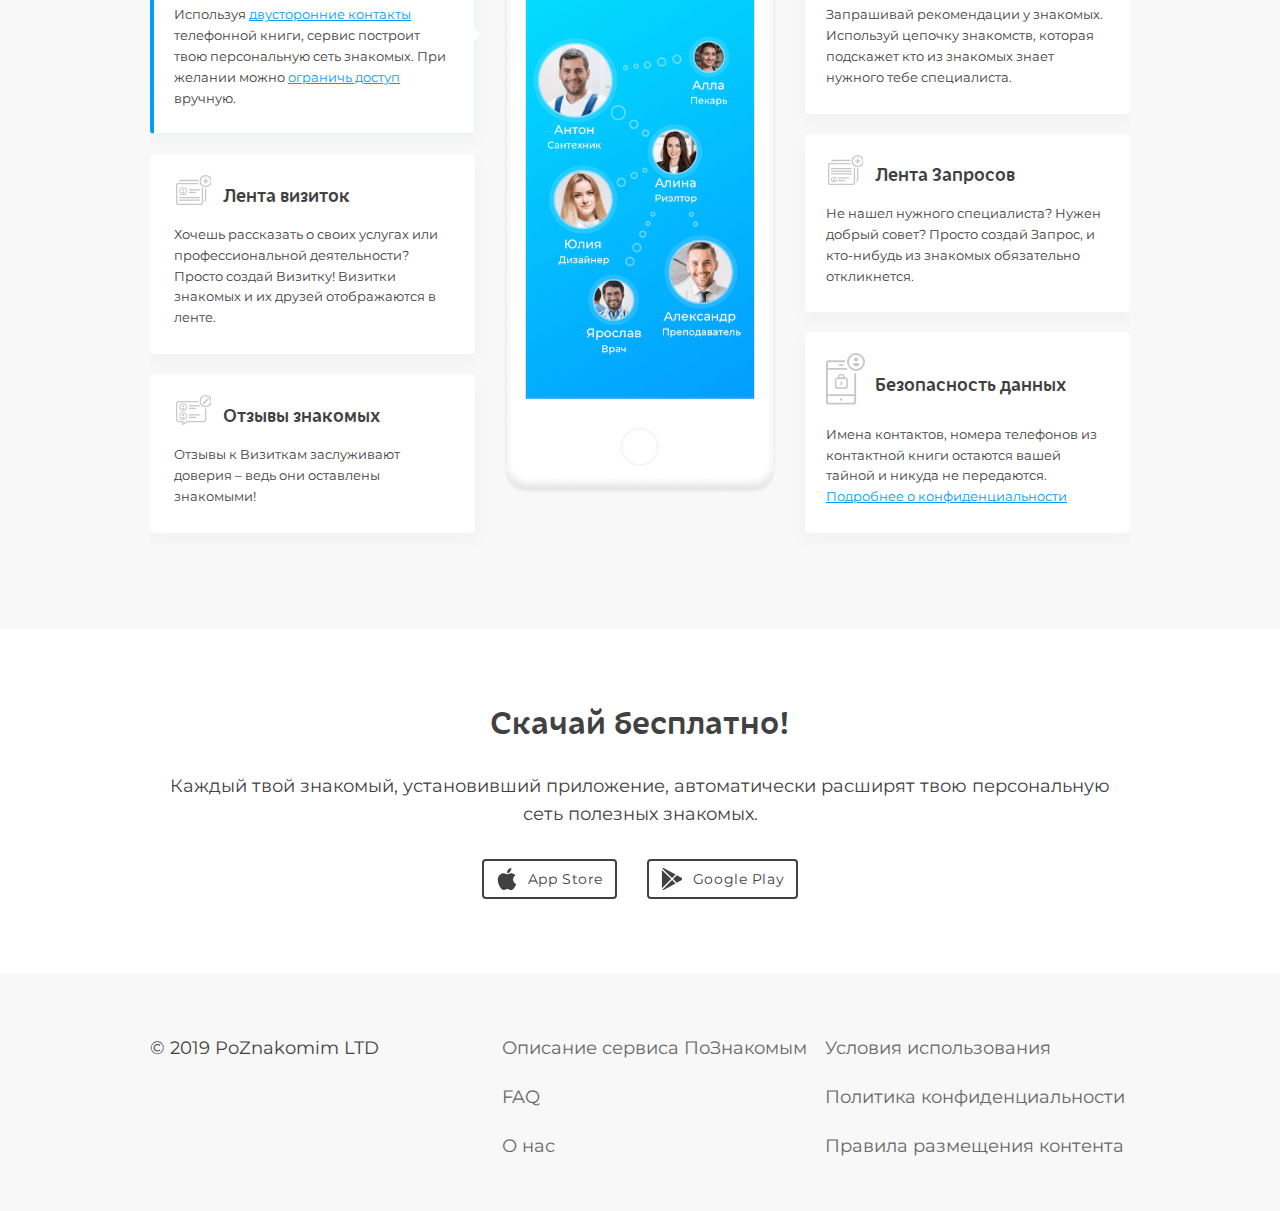
==== commit 61d20df9: "upd" ====
--- a/index.html
+++ b/index.html
@@ -127,42 +127,42 @@
                 <div class="row-carousel-2" id="slides">
                     <div class="slide-card" data-id="slide-1">
                         <div class="header">
-                            <span class="icon"><svg data-src="img/howitworks-1.svg"></svg></span>
+                            <span class="icon"><svg xmlns="http://www.w3.org/2000/svg" width="26.589" height="35.195" viewBox="0 0 26.589 35.195"><g transform="translate(-7 -1.806)"><g transform="translate(7 1)"><path d="M18.544,35.194H2a2,2,0,0,1-2-2V7.032a2,2,0,0,1,2-2H13.13A7.417,7.417,0,0,0,13,6.322H2.284a1,1,0,0,0-1,1v2.869H14.031A7.482,7.482,0,0,0,15,11.48H1.284V28.1H19.259V13.748a7.4,7.4,0,0,0,1.16.091h.124V33.195A2,2,0,0,1,18.544,35.194ZM1.284,29.39V32.9a1,1,0,0,0,1,1H18.259a1,1,0,0,0,1-1V29.39Zm8.987,3.224a.967.967,0,1,1,.963-.967A.966.966,0,0,1,10.272,32.614ZM20.46,12.258a6.129,6.129,0,1,1,6.129-6.129A6.136,6.136,0,0,1,20.46,12.258Zm0-10.967A4.838,4.838,0,1,0,25.3,6.129,4.844,4.844,0,0,0,20.46,1.291ZM11.876,8.9H8.667V7.611h3.209V8.9Z" transform="translate(0 0.806)" fill="#c6c7c8"/><g transform="translate(5 15)"><path d="M2.228,6.945a1.493,1.493,0,0,1-.162-.009,2.064,2.064,0,0,1-1.732-1.8,1.116,1.116,0,0,1,1-1.277L1.2,2.534A2.024,2.024,0,0,1,0,.991.9.9,0,0,1,.222.286.964.964,0,0,1,.945,0a1.519,1.519,0,0,1,.377.05A2.092,2.092,0,0,1,2.83,1.641a.942.942,0,0,1-.178.737.905.905,0,0,1-.657.318l.151,1.309A2.1,2.1,0,0,1,3.359,5.575a1.241,1.241,0,0,1-.266,1A1.125,1.125,0,0,1,2.228,6.945ZM1.72,4.681a.508.508,0,0,0-.383.159.545.545,0,0,0-.127.427.921.921,0,0,0,.761.791.676.676,0,0,0,.085.005A.5.5,0,0,0,2.441,5.9a.552.552,0,0,0,.122-.44.938.938,0,0,0-.74-.771A.683.683,0,0,0,1.72,4.681ZM1.238.726a.43.43,0,0,0-.324.13.409.409,0,0,0-.1.322.925.925,0,0,0,.706.741.654.654,0,0,0,.141.016A.429.429,0,0,0,1.993,1.8a.41.41,0,0,0,.091-.333A.942.942,0,0,0,1.4.746.657.657,0,0,0,1.238.726Z" transform="translate(4.091 0.002)" fill="#c6c7c8"/><path d="M.382,1.85q.044.057.092.111a2.047,2.047,0,0,0,.151.154q.053.048.108.092t.113.083c.039.026.078.051.118.074l.06.033a1.578,1.578,0,0,0,.184.082,1.34,1.34,0,0,0,.251.066,1.07,1.07,0,0,0,.239.012.866.866,0,0,0,.161-.025l.05-.015A.741.741,0,0,0,2,2.48a.706.706,0,0,0,.085-.049.691.691,0,0,0,.076-.059.705.705,0,0,0,.1-.107.78.78,0,0,0,.053-.082c.008-.014.016-.029.023-.044A1.069,1.069,0,0,0,2.4,1.476,1.8,1.8,0,0,0,2.116.813a2.094,2.094,0,0,0-.21-.261C1.861.5,1.813.457,1.763.413L1.712.371A1.652,1.652,0,0,0,1.031.027.919.919,0,0,0,.4.091L.358.115A.7.7,0,0,0,.243.2.73.73,0,0,0,.1.4a1.028,1.028,0,0,0-.082.623,1.787,1.787,0,0,0,.325.768l.043.058" transform="translate(7.883 2.597)" fill="#c6c7c8"/><path d="M2.3.895,2.261.838A1.751,1.751,0,0,0,1.079.009.9.9,0,0,0,.083.6Q.073.628.064.655C.058.672.053.688.048.705a1.477,1.477,0,0,0-.03.614A1.89,1.89,0,0,0,1.579,2.944c.7.039,1.124-.594.971-1.392a2.026,2.026,0,0,0-.223-.6L2.3.895" transform="translate(8.518 6.622)" fill="#c6c7c8"/><path d="M2.774.679A2.222,2.222,0,0,0,2.6.516L2.538.465A2.221,2.221,0,0,0,1.649.044,1.653,1.653,0,0,0,.744.083L.679.108A1.217,1.217,0,0,0,.5.2a1.089,1.089,0,0,0-.25.215,1.067,1.067,0,0,0-.249.7,1.578,1.578,0,0,0,.3.892c.016.023.032.046.049.068q.051.067.108.131a2.2,2.2,0,0,0,.184.182q.065.058.136.11c.047.035.1.069.145.1s.1.061.153.089l.079.04a2.244,2.244,0,0,0,.245.1,2.071,2.071,0,0,0,.343.086,1.839,1.839,0,0,0,.336.023,1.609,1.609,0,0,0,.233-.023l.073-.015a1.368,1.368,0,0,0,.14-.04,1.318,1.318,0,0,0,.13-.052,1.227,1.227,0,0,0,.12-.065,1.134,1.134,0,0,0,.158-.118,1.076,1.076,0,0,0,.091-.091c.014-.016.028-.032.041-.049a1.087,1.087,0,0,0,.217-.748A1.592,1.592,0,0,0,3.016.983a2.071,2.071,0,0,0-.242-.3" transform="translate(0.109 1.021)" fill="#c6c7c8"/><path d="M3.353,1.076q-.019-.034-.039-.067A2.1,2.1,0,0,0,1.8.015,1.587,1.587,0,0,0,.247.675C.234.7.22.716.208.738S.185.776.175.8A1.525,1.525,0,0,0,0,1.515,2.035,2.035,0,0,0,1.914,3.462,1.514,1.514,0,0,0,3.582,1.844a1.819,1.819,0,0,0-.2-.707c-.01-.021-.021-.041-.033-.062" transform="translate(0.109 5.652)" fill="#c6c7c8"/><path d="M2.94,1.163c-.011-.025-.023-.051-.036-.075-.025-.05-.051-.1-.079-.146S2.767.848,2.736.8s-.065-.088-.1-.13L2.584.612Q2.531.553,2.474.5C2.45.475,2.425.453,2.4.431S2.327.37,2.289.341,2.228.3,2.2.277A1.787,1.787,0,0,0,1.952.141,1.627,1.627,0,0,0,1.733.06,1.546,1.546,0,0,0,1.582.024,1.5,1.5,0,0,0,1.427,0a1.363,1.363,0,0,0-.3.01,1.263,1.263,0,0,0-.212.05L.845.088A1.242,1.242,0,0,0,.594.222L.537.265A1.273,1.273,0,0,0,.378.411a1.376,1.376,0,0,0-.21.306C.149.756.132.795.116.835L.1.883a1.73,1.73,0,0,0-.091.729A2.107,2.107,0,0,0,.664,2.965l.065.058A1.658,1.658,0,0,0,1.8,3.447,1.322,1.322,0,0,0,3.1,2.232a1.855,1.855,0,0,0,0-.5A2.044,2.044,0,0,0,3.029,1.4a2.125,2.125,0,0,0-.089-.236" transform="translate(4.893 8.435)" fill="#c6c7c8"/></g><path d="M0,4.849A2.9,2.9,0,0,1,2.475,3.693a2.9,2.9,0,0,1,2.472,1.15A3.227,3.227,0,0,1,0,4.849ZM1.091,1.384A1.384,1.384,0,1,1,2.475,2.769,1.386,1.386,0,0,1,1.091,1.384Z" transform="translate(18 4)" fill="#c6c7c8"/></g></g></svg></span>
                             <p class="h-slide-card">Личная сеть знакомых</p>
                         </div>
                         <p class="info">Используя <a href="#">двусторонние контакты</a> телефонной книги, сервис построит твою персональную сеть знакомых. При желании можно <a href="#">ограничь доступ</a> вручную.</p>
                     </div><!-- /.slide-card -->
                     <div class="slide-card" data-id="slide-2">
                         <div class="header">
-                            <span class="icon"><svg data-src="img/howitworks-2.svg"></svg></span>
+                            <span class="icon"><svg xmlns="http://www.w3.org/2000/svg" width="35.806" height="30" viewBox="0 0 35.806 30"><g transform="translate(-2 -4)"><g transform="translate(2 4)"><path d="M25.1,30H2a2,2,0,0,1-2-2V10.065a2,2,0,0,1,2-2H22.485a7.426,7.426,0,0,0,.491,1.29H2.29a1,1,0,0,0-1,1V27.71a1,1,0,0,0,1,1H24.807a1,1,0,0,0,1-1V12.442a7.463,7.463,0,0,0,1.291.619V28A2,2,0,0,1,25.1,30Zm3.291-3.226h0V25.419a1,1,0,0,0,.645-.935v-11c.2.016.406.024.6.024.226,0,.457-.011.686-.031v11.3A1.991,1.991,0,0,1,28.388,26.773Zm1.29-14.515a6.129,6.129,0,1,1,6.129-6.129A6.136,6.136,0,0,1,29.677,12.258Zm0-10.967a4.838,4.838,0,1,0,4.838,4.838A4.844,4.844,0,0,0,29.677,1.291ZM4.581,6.774H3.226a1.992,1.992,0,0,1,2-1.936h17.1a7.5,7.5,0,0,0-.105,1.25v.04H5.516a1.006,1.006,0,0,0-.935.644Z" fill="#c6c7c8"/><g transform="translate(27.097 3.548)"><path d="M1.936,5.161V3.226H0V1.936H1.936V0h1.29V1.936H5.161v1.29H3.226V5.161Z" fill="#c6c7c8"/></g><g transform="translate(3.226 12.258)"><g transform="translate(0 9.677)"><rect width="20.645" height="1.29" fill="#c6c7c8"/><rect width="20.645" height="1.29" transform="translate(0 2.581)" fill="#c6c7c8"/></g><g transform="translate(9.677 1.935)"><rect width="10.968" height="1.29" fill="#c6c7c8"/><rect width="7.097" height="1.29" transform="translate(0 2.581)" fill="#c6c7c8"/></g><path d="M0,3.389A2.024,2.024,0,0,1,1.73,2.58a2.028,2.028,0,0,1,1.728.8A2.256,2.256,0,0,1,0,3.389ZM.762.968a.968.968,0,1,1,.967.968A.968.968,0,0,1,.762.968Z" transform="translate(2.144 1.935)" fill="#c6c7c8"/><path d="M3.871,7.742A3.871,3.871,0,1,1,7.742,3.871,3.875,3.875,0,0,1,3.871,7.742Zm0-6.774a2.9,2.9,0,1,0,2.9,2.9A2.907,2.907,0,0,0,3.871.968Z" fill="#c6c7c8"/></g></g></g></svg></span>
                             <p class="h-slide-card">Лента визиток</p>
                         </div>
                         <p class="info">Хочешь рассказать о своих услугах или профессиональной деятельности? Просто создай Визитку! Визитки знакомых и их друзей отображаются в ленте.</p>
                     </div><!-- /.slide-card -->
                     <div class="slide-card" data-id="slide-3">
                         <div class="header">
-                            <span class="icon"><svg data-src="img/howitworks-3.svg"></svg></span>
+                            <span class="icon"><svg xmlns="http://www.w3.org/2000/svg" width="35.806" height="30.542" viewBox="0 0 35.806 30.542"><g transform="translate(-2 -4)"><path d="M6.333,30.542V27.209H3.167A3.17,3.17,0,0,1,0,24.043V9.167A3.17,3.17,0,0,1,3.167,6H22.218c0,.03,0,.059,0,.088A7.428,7.428,0,0,0,22.3,7.167H3.167a2,2,0,0,0-2,2V24.043a2,2,0,0,0,2,2H7.5V28.21l3.678-2.167H27.067a2,2,0,0,0,2-2V13.486c.18.014.371.022.571.022s.4-.008.6-.023V24.043a3.17,3.17,0,0,1-3.167,3.166H11.777L6.335,30.542ZM29.677,12.258a6.129,6.129,0,1,1,6.129-6.129A6.136,6.136,0,0,1,29.677,12.258Zm0-10.967a4.838,4.838,0,1,0,4.838,4.838A4.844,4.844,0,0,0,29.677,1.291Z" transform="translate(2 4)" fill="#c6c7c8"/><path d="M1.25,6H0V4.75L3.686,1.064l1.249,1.25L1.25,6ZM5.293,1.957h0L4.043.707,4.653.1a.332.332,0,0,1,.47,0L5.9.877a.331.331,0,0,1,0,.47l-.609.609Z" transform="translate(29 7)" fill="#c6c7c8"/><g transform="translate(5 12)"><g transform="translate(9.903 2.194)"><rect width="10.968" height="1.29" fill="#c6c7c8"/><rect width="7.097" height="1.29" transform="translate(0 2.581)" fill="#c6c7c8"/></g><g transform="translate(0.226 0.258)"><path d="M0,3.389A2.024,2.024,0,0,1,1.73,2.58a2.028,2.028,0,0,1,1.728.8A2.256,2.256,0,0,1,0,3.389ZM.762.968a.968.968,0,1,1,.967.968A.968.968,0,0,1,.762.968Z" transform="translate(2.144 1.935)" fill="#c6c7c8"/><path d="M3.871,7.742A3.871,3.871,0,1,1,7.742,3.871,3.875,3.875,0,0,1,3.871,7.742Zm0-6.774a2.9,2.9,0,1,0,2.9,2.9A2.907,2.907,0,0,0,3.871.968Z" fill="#c6c7c8"/></g></g><g transform="translate(5 21)"><g transform="translate(9.903 2.194)"><rect width="10.968" height="1.29" fill="#c6c7c8"/><rect width="7.097" height="1.29" transform="translate(0 2.581)" fill="#c6c7c8"/></g><g transform="translate(0.226 0.258)"><path d="M0,3.389A2.024,2.024,0,0,1,1.73,2.58a2.028,2.028,0,0,1,1.728.8A2.256,2.256,0,0,1,0,3.389ZM.762.968a.968.968,0,1,1,.967.968A.968.968,0,0,1,.762.968Z" transform="translate(2.144 1.935)" fill="#c6c7c8"/><path d="M3.871,7.742A3.871,3.871,0,1,1,7.742,3.871,3.875,3.875,0,0,1,3.871,7.742Zm0-6.774a2.9,2.9,0,1,0,2.9,2.9A2.907,2.907,0,0,0,3.871.968Z" fill="#c6c7c8"/></g></g></g></svg></span>
                             <p class="h-slide-card">Отзывы знакомых</p>
                         </div>
                         <p class="info">Отзывы к Визиткам заслуживают доверия – ведь они оставлены знакомыми! </p>
                     </div><!-- /.slide-card -->
                     <div class="slide-card" data-id="slide-4">
                         <div class="header">
-                            <span class="icon"><svg data-src="img/howitworks-4.svg"></svg></span>
+                            <span class="icon"><svg xmlns="http://www.w3.org/2000/svg" width="26.589" height="35.195" viewBox="0 0 26.589 35.195"><g transform="translate(-7 -1.806)"><g transform="translate(7 1)"><path d="M18.544,35.194H2a2,2,0,0,1-2-2V7.032a2,2,0,0,1,2-2H13.13A7.417,7.417,0,0,0,13,6.322H2.284a1,1,0,0,0-1,1v2.869H14.031A7.482,7.482,0,0,0,15,11.48H1.284V28.1H19.259V13.748a7.4,7.4,0,0,0,1.16.091h.124V33.195A2,2,0,0,1,18.544,35.194ZM1.284,29.39V32.9a1,1,0,0,0,1,1H18.259a1,1,0,0,0,1-1V29.39Zm8.987,3.224a.967.967,0,1,1,.963-.967A.966.966,0,0,1,10.272,32.614ZM20.46,12.258a6.129,6.129,0,1,1,6.129-6.129A6.136,6.136,0,0,1,20.46,12.258Zm0-10.967A4.838,4.838,0,1,0,25.3,6.129,4.844,4.844,0,0,0,20.46,1.291ZM11.876,8.9H8.667V7.611h3.209V8.9Z" transform="translate(0 0.806)" fill="#c6c7c8"/><path d="M5.233,6h0L3.813,4.584V4.3L3.508,4a2.191,2.191,0,0,1-1.3.421,2.21,2.21,0,1,1,2.21-2.21A2.19,2.19,0,0,1,4,3.508l.305.3h.28L6,5.233,5.233,6ZM2.21.948A1.263,1.263,0,1,0,3.474,2.21,1.264,1.264,0,0,0,2.21.948Z" transform="translate(17.59 3.792)" fill="#c6c7c8"/><g transform="translate(3 14)"><g transform="translate(7.098 0.968)"><rect width="6.97" height="1.291" fill="#c6c7c8"/><rect width="4.098" height="1.291" transform="translate(0 2.581)" fill="#c6c7c8"/></g><path d="M0,2.335a1.245,1.245,0,0,1,1.248-.721A1.262,1.262,0,0,1,2.486,2.3,1.611,1.611,0,0,1,0,2.335ZM.613.645a.645.645,0,1,1,.645.645A.646.646,0,0,1,.613.645Z" transform="translate(1.646 1.613)" fill="#c6c7c8"/><path d="M2.9,5.808a2.9,2.9,0,1,1,2.9-2.9A2.907,2.907,0,0,1,2.9,5.808ZM2.9.871A2.033,2.033,0,1,0,4.937,2.9,2.035,2.035,0,0,0,2.9.871Z" fill="#c6c7c8"/></g><g transform="translate(3 22)"><g transform="translate(7.098 0.968)"><rect width="6.97" height="1.291" fill="#c6c7c8"/><rect width="4.098" height="1.291" transform="translate(0 2.581)" fill="#c6c7c8"/></g><path d="M0,2.335a1.245,1.245,0,0,1,1.248-.721A1.262,1.262,0,0,1,2.486,2.3,1.611,1.611,0,0,1,0,2.335ZM.613.645a.645.645,0,1,1,.645.645A.646.646,0,0,1,.613.645Z" transform="translate(1.646 1.613)" fill="#c6c7c8"/><path d="M2.9,5.808a2.9,2.9,0,1,1,2.9-2.9A2.907,2.907,0,0,1,2.9,5.808ZM2.9.871A2.033,2.033,0,1,0,4.937,2.9,2.035,2.035,0,0,0,2.9.871Z" fill="#c6c7c8"/></g></g></g></svg></span>
                             <p class="h-slide-card">Цепочки знакомств</p>
                         </div>
                         <p class="info">Запрашивай рекомендации у знакомых. Используй цепочку знакомств, которая подскажет кто из знакомых знает нужного тебе специалиста.</p>
                     </div><!-- /.slide-card -->
                     <div class="slide-card" data-id="slide-5">
                         <div class="header">
-                            <span class="icon"><svg data-src="img/howitworks-5.svg"></svg></span>
+                            <span class="icon"><svg xmlns="http://www.w3.org/2000/svg" width="35.806" height="30" viewBox="0 0 35.806 30"><g transform="translate(-2 -4)"><g transform="translate(2 4)"><path d="M25.1,30H2a2,2,0,0,1-2-2V10.065a2,2,0,0,1,2-2H22.485a7.426,7.426,0,0,0,.491,1.29H2.29a1,1,0,0,0-1,1V27.71a1,1,0,0,0,1,1H24.807a1,1,0,0,0,1-1V12.442a7.463,7.463,0,0,0,1.291.619V28A2,2,0,0,1,25.1,30Zm3.291-3.226h0V25.419a1,1,0,0,0,.645-.935v-11c.2.016.406.024.6.024.226,0,.457-.011.686-.031v11.3A1.991,1.991,0,0,1,28.388,26.773Zm1.29-14.515a6.129,6.129,0,1,1,6.129-6.129A6.136,6.136,0,0,1,29.677,12.258Zm0-10.967a4.838,4.838,0,1,0,4.838,4.838A4.844,4.844,0,0,0,29.677,1.291ZM4.581,6.774H3.226a1.992,1.992,0,0,1,2-1.936h17.1a7.5,7.5,0,0,0-.105,1.25v.04H5.516a1.006,1.006,0,0,0-.935.644Z" fill="#c6c7c8"/><g transform="translate(27.097 3.548)"><path d="M1.936,5.161V3.226H0V1.936H1.936V0h1.29V1.936H5.161v1.29H3.226V5.161Z" fill="#c6c7c8"/></g><g transform="translate(3 13)"><rect width="20.65" height="1.291" fill="#c6c7c8"/><rect width="20.65" height="1.291" transform="translate(0 2.581)" fill="#c6c7c8"/><rect width="20.65" height="1.291" transform="translate(0 5.162)" fill="#c6c7c8"/><g transform="translate(7.098 9.357)"><rect width="10.97" height="1.291" fill="#c6c7c8"/><rect width="7.098" height="1.291" transform="translate(0 2.581)" fill="#c6c7c8"/></g><g transform="translate(0 8.389)"><path d="M0,2.335a1.245,1.245,0,0,1,1.248-.721A1.262,1.262,0,0,1,2.486,2.3,1.611,1.611,0,0,1,0,2.335ZM.613.645a.645.645,0,1,1,.645.645A.646.646,0,0,1,.613.645Z" transform="translate(1.646 1.613)" fill="#c6c7c8"/><path d="M2.9,5.808a2.9,2.9,0,1,1,2.9-2.9A2.907,2.907,0,0,1,2.9,5.808ZM2.9.871A2.033,2.033,0,1,0,4.937,2.9,2.035,2.035,0,0,0,2.9.871Z" fill="#c6c7c8"/></g></g></g></g></svg></span>
                             <p class="h-slide-card">Лента Запросов</p>
                         </div>
                         <p class="info">Не нашел нужного специалиста? Нужен добрый совет? Просто создай Запрос, и кто-нибудь из знакомых обязательно откликнется.</p>
                     </div><!-- /.slide-card -->
                     <div class="slide-card" data-id="slide-6">
                         <div class="header">
-                            <span class="icon"><svg data-src="img/howitworks-6.svg"></svg></span>
+                            <span class="icon"><svg xmlns="http://www.w3.org/2000/svg" viewBox="0 0 26.59 35.19"><defs><style>.cls-1{fill:#c6c7c8;}.cls-2,.cls-3{fill:none;}.cls-2{stroke:#c6c7c8;stroke-miterlimit:10;}</style></defs><title>Asset 1</title><g id="Layer_2" data-name="Layer 2"><g id="Layer_1-2" data-name="Layer 1"><path class="cls-1" d="M18.54,35.19H2a2,2,0,0,1-2-2V7A2,2,0,0,1,2,5H13.13A8.06,8.06,0,0,0,13,6.32H2.28a1,1,0,0,0-1,1v2.87H14a7.64,7.64,0,0,0,1,1.29H1.28V28.1h18V13.75a7.46,7.46,0,0,0,1.16.09h.12V33.19A2,2,0,0,1,18.54,35.19ZM1.28,29.39V32.9a1,1,0,0,0,1,1h16a1,1,0,0,0,1-1V29.39Zm9,3.22a1,1,0,0,1-1-1,1,1,0,0,1,1.93,0h0a1,1,0,0,1-1,1ZM20.46,12.26a6.13,6.13,0,1,1,6.13-6.13h0A6.14,6.14,0,0,1,20.46,12.26Zm0-11A4.84,4.84,0,1,0,25.3,6.13,4.84,4.84,0,0,0,20.46,1.29ZM11.88,8.9H8.67V7.61h3.21Z"/><path class="cls-2" d="M12.33,17.26v-.78a1.84,1.84,0,0,0-1.9-1.78h0a1.83,1.83,0,0,0-1.9,1.76v.8Z"/><rect class="cls-3" x="7.03" y="17.75" width="6.91" height="5.69" rx="1"/><rect class="cls-2" x="6.53" y="17.25" width="7.91" height="6.69" rx="1.5"/><rect class="cls-3" x="7.03" y="17.75" width="6.91" height="5.69" rx="1"/><path class="cls-1" d="M9.85,22l.23-1.06a.68.68,0,1,1,1.08-.54.68.68,0,0,1-.27.54l.23,1.05Z"/><path class="cls-1" d="M18,7.85a2.89,2.89,0,0,1,2.47-1.16A2.91,2.91,0,0,1,23,7.84a3.23,3.23,0,0,1-4.55.41A3.78,3.78,0,0,1,18,7.85Zm1.09-3.47a1.39,1.39,0,1,1,1.38,1.39A1.38,1.38,0,0,1,19.09,4.38Z"/></g></g></svg></span>
                             <p class="h-slide-card">Безопасность данных</p>
                         </div>
                         <p class="info">Имена контактов, номера телефонов из контактной книги остаются вашей тайной и никуда не передаются. <a href="#">Подробнее о конфиденциальности</a></p>
--- a/css/style.css
+++ b/css/style.css
@@ -615,7 +615,9 @@
   font-family: 'Montserrat', sans-serif;
   font-size: 14px;
   color: #414042;
-  line-height: 1.6; }
+  line-height: 1.6;
+  position: relative;
+  min-height: 100%; }
   @media (min-width: 1040px) {
     body {
       font-size: 18px; } }
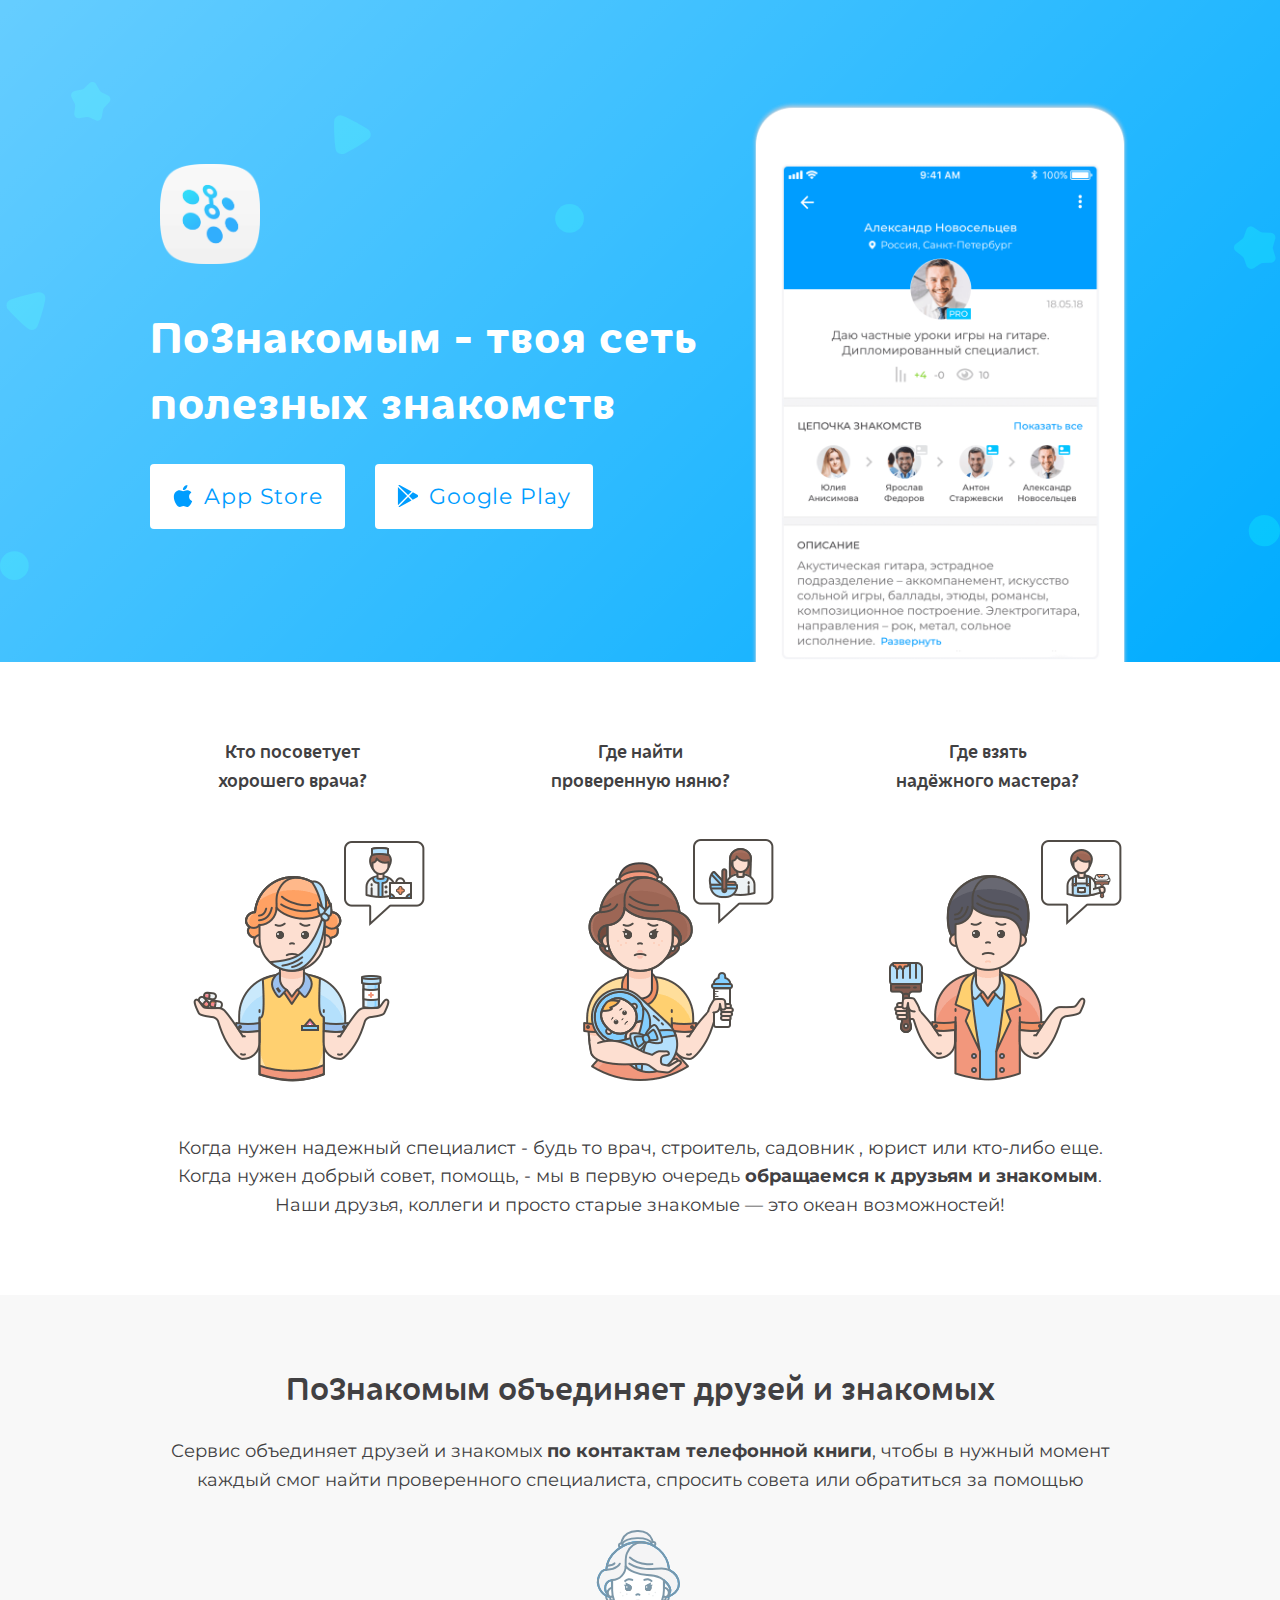
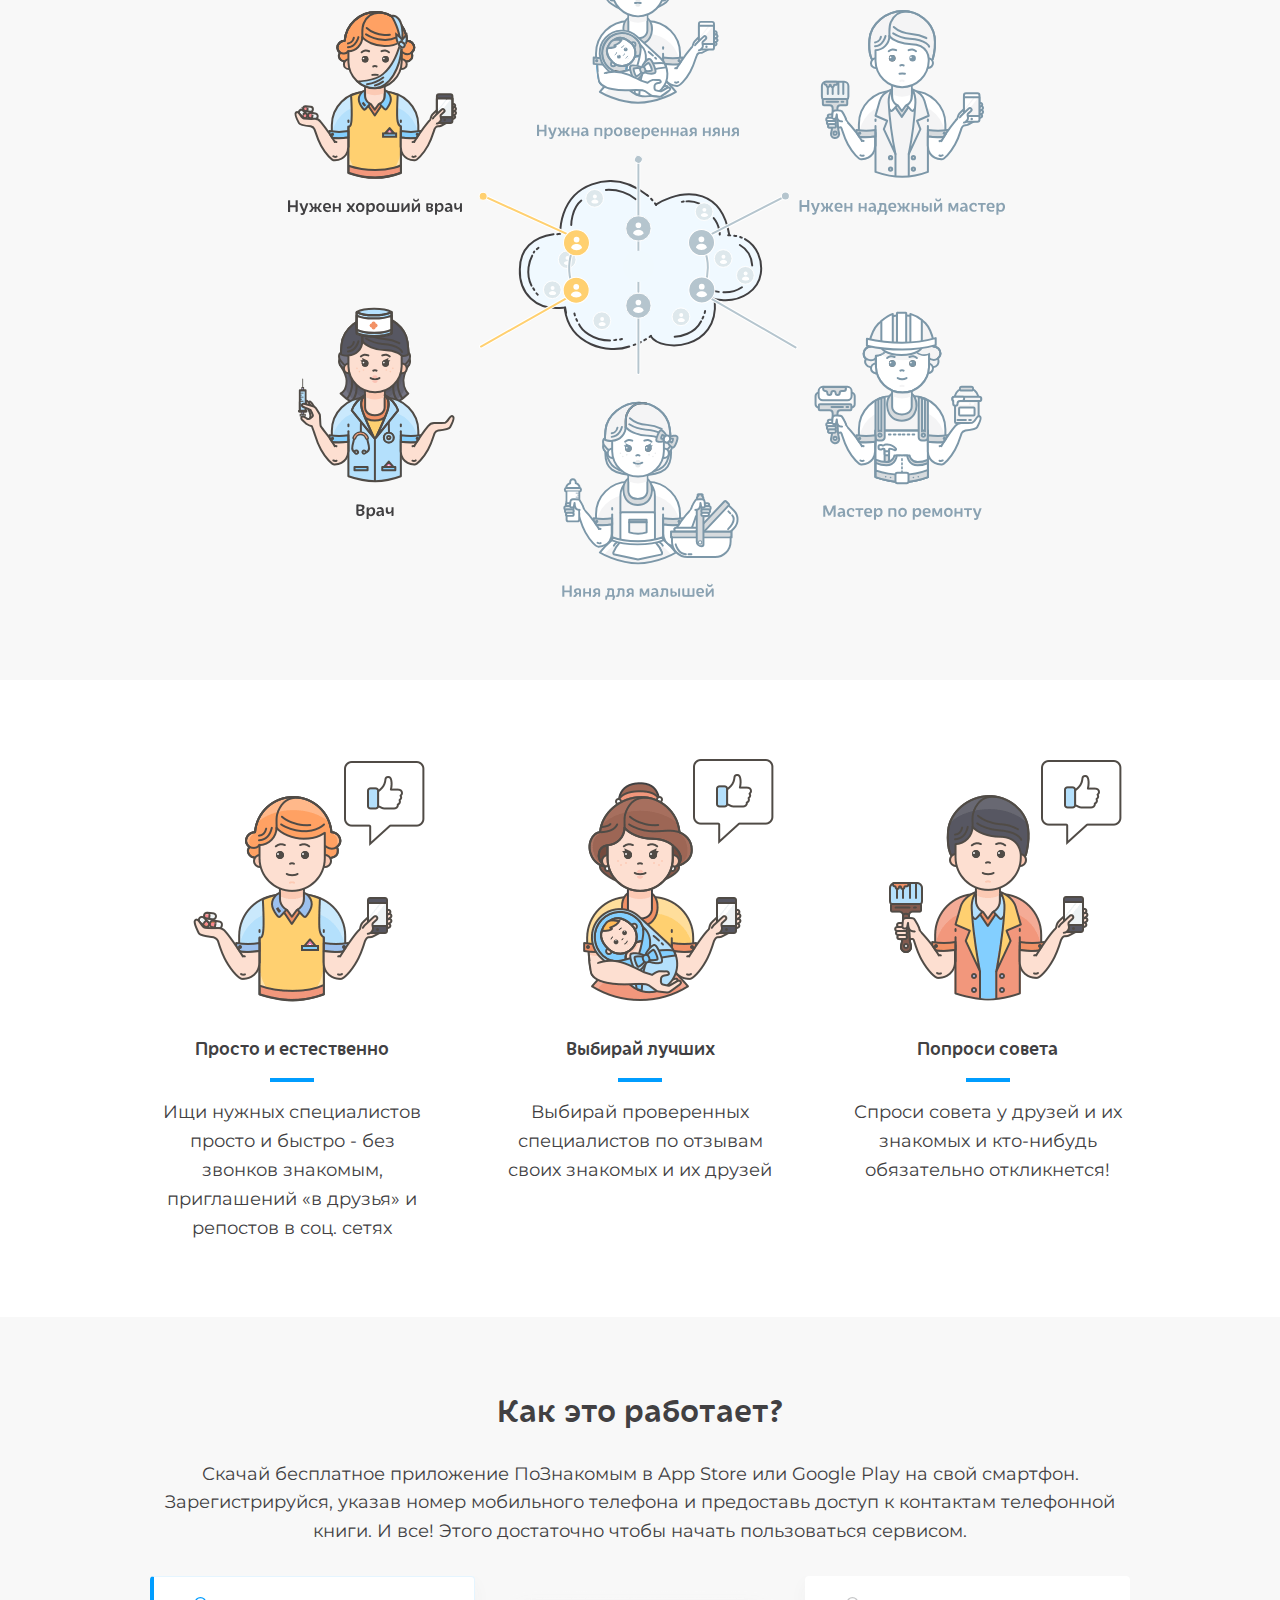
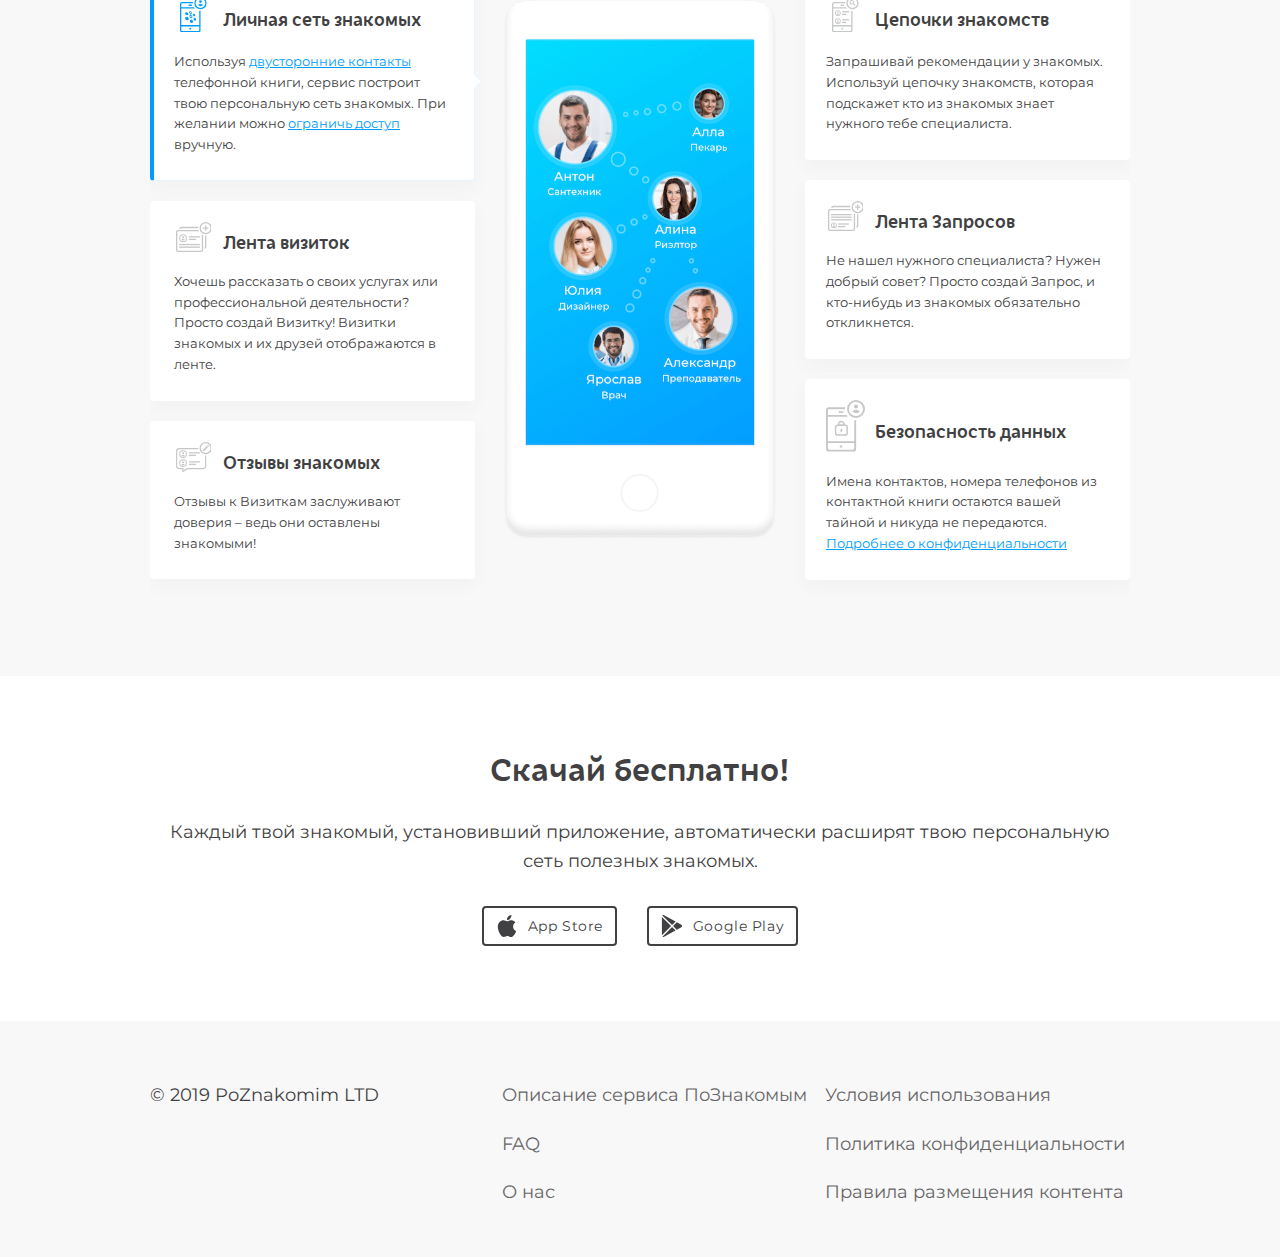
==== commit b3f19405: "upd" ====
--- a/index.html
+++ b/index.html
@@ -52,16 +52,16 @@
         <div class="container">
             <div class="row-carousel">
                 <div class="slide">
-                    <p class="h-slide">Кто посоветует <br> хорошего врача?</p>
-                    <div class="img-slide"><svg data-src="img/problem-1.svg"></svg></div>
+                    <p class="h-slide">Кто посоветует <br> хорошего врача?</p>                    
+                    <div class="img-slide"><img src="img/1.png" alt="pic"></div>
                 </div>
                 <div class="slide">
                     <p class="h-slide">Где найти <br> проверенную няню?</p>
-                    <div class="img-slide"><svg data-src="img/problem-2.svg"></svg></div>
+                    <div class="img-slide"><img src="img/2.png" alt="pic"></div>
                 </div>
                 <div class="slide">
                     <p class="h-slide">Где взять <br> надёжного мастера?</p>
-                    <div class="img-slide"><svg data-src="img/problem-3.svg"></svg></div>
+                    <div class="img-slide"><img src="img/3.png" alt="pic"></div>
                 </div>
             </div><!-- /.row-carousel -->
             <p class="description">Когда нужен надежный специалист - будь то врач, строитель, садовник , юрист или кто-либо еще.
@@ -92,17 +92,17 @@
         <div class="container">
             <div class="row-carousel">
                 <div class="slide">
-                    <div class="img-slide"><svg data-src="img/resolved-1.svg"></svg></div>
+                    <div class="img-slide"><img src="img/4.png" alt="pic"></div>
                     <p class="h-slide h-dash">Просто и естественно</p>
                     <p>Ищи нужных специалистов просто и быстро - без звонков знакомым, приглашений «в друзья» и репостов в соц. сетях</p>
                 </div> 
                 <div class="slide">
-                    <div class="img-slide"><svg data-src="img/resolved-2.svg"></svg></div>
+                    <div class="img-slide"><img src="img/5.png" alt="pic"></div>
                     <p class="h-slide h-dash">Выбирай лучших</p>
                     <p>Выбирай проверенных специалистов по отзывам своих знакомых и их друзей</p>
                 </div> 
                 <div class="slide">
-                    <div class="img-slide"><svg data-src="img/resolved-3.svg"></svg></div>
+                    <div class="img-slide"><img src="img/6.png" alt="pic"></div>
                     <p class="h-slide h-dash">Попроси совета</p>
                     <p>Спроси совета у друзей и их знакомых и кто-нибудь обязательно откликнется!</p>
                 </div>
--- a/css/style.css
+++ b/css/style.css
@@ -456,8 +456,6 @@
   display: none; }
   [dir="rtl"] .slick-slide {
     float: right; }
-  .slick-slide img {
-    display: block; }
   .slick-slide.slick-loading img {
     display: none; }
   .slick-slide.dragging img {
@@ -726,7 +724,8 @@
     display: flex;
     justify-content: space-between; }
     .row-carousel .slide {
-      width: 29%; } }
+      width: 29%;
+      text-align: center; } }
 .row-carousel + .description {
   margin-top: 20px !important; }
 
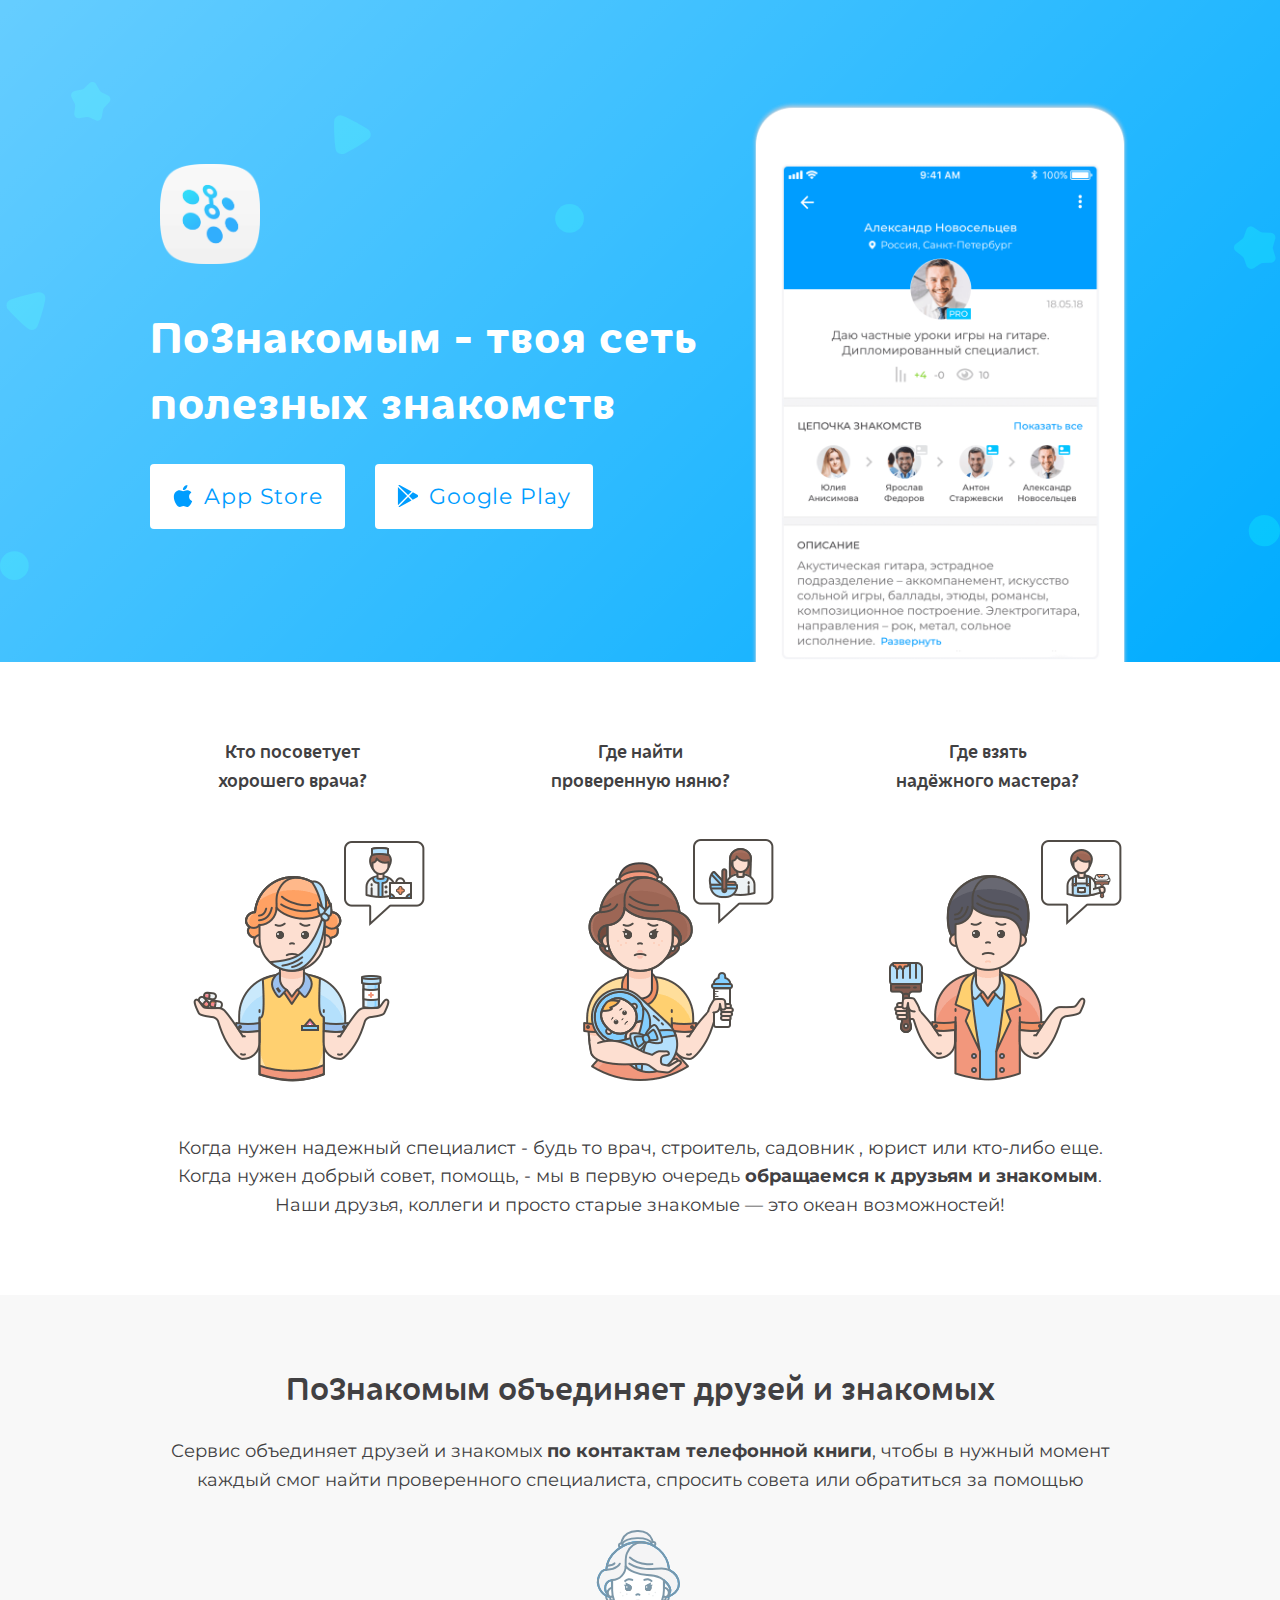
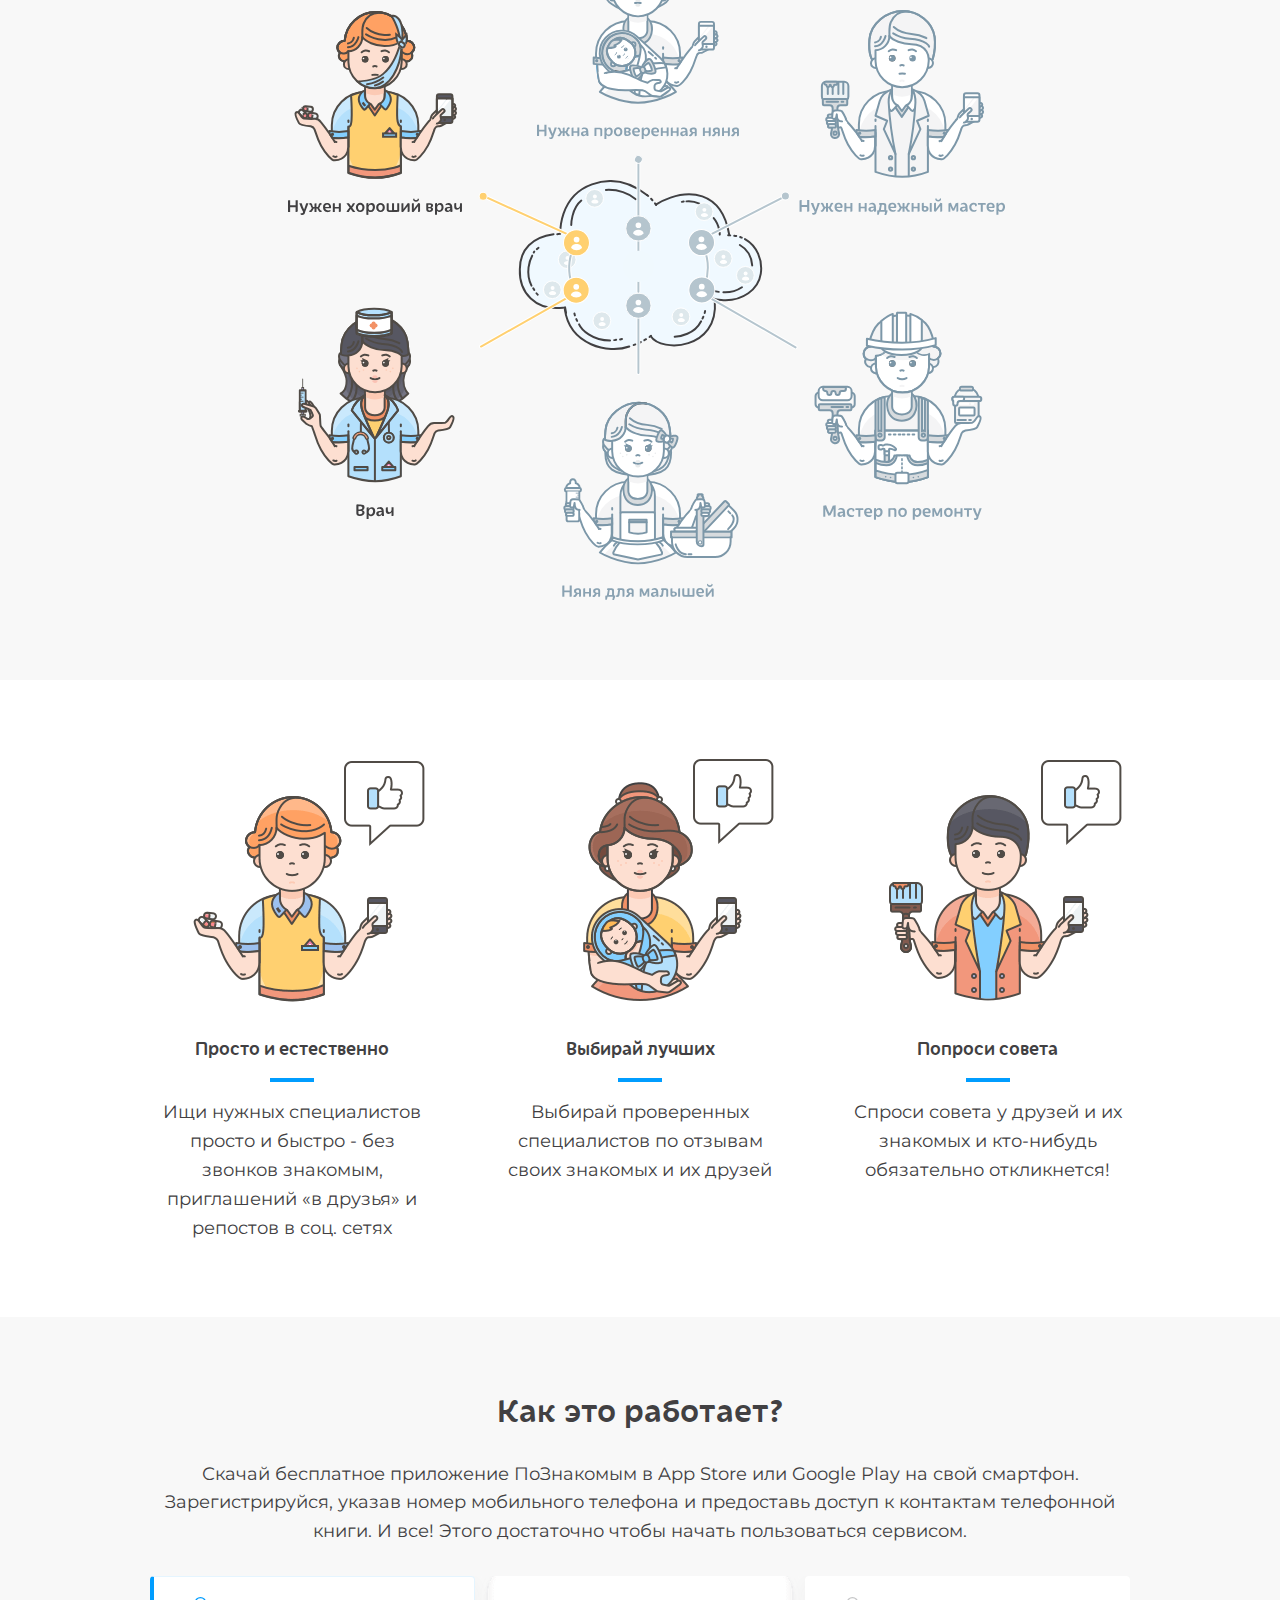
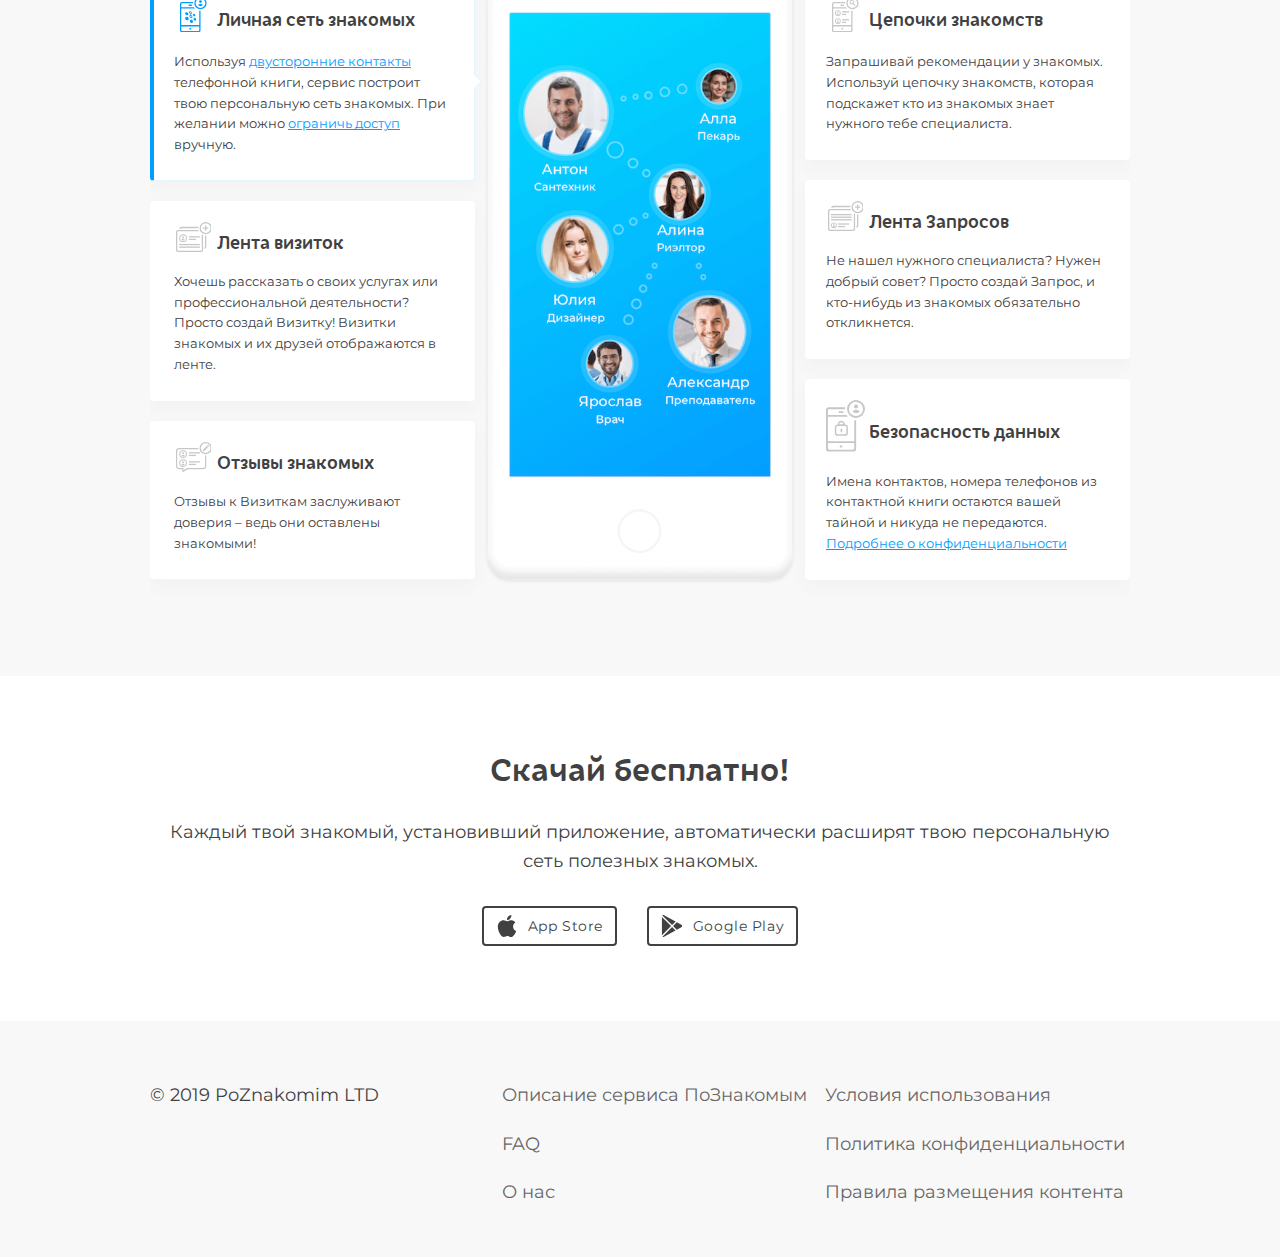
==== commit 8e168b35: "uod" ====
--- a/index.html
+++ b/index.html
@@ -126,46 +126,64 @@
                 </div>                
                 <div class="row-carousel-2" id="slides">
                     <div class="slide-card" data-id="slide-1">
-                        <div class="header">
-                            <span class="icon"><svg xmlns="http://www.w3.org/2000/svg" width="26.589" height="35.195" viewBox="0 0 26.589 35.195"><g transform="translate(-7 -1.806)"><g transform="translate(7 1)"><path d="M18.544,35.194H2a2,2,0,0,1-2-2V7.032a2,2,0,0,1,2-2H13.13A7.417,7.417,0,0,0,13,6.322H2.284a1,1,0,0,0-1,1v2.869H14.031A7.482,7.482,0,0,0,15,11.48H1.284V28.1H19.259V13.748a7.4,7.4,0,0,0,1.16.091h.124V33.195A2,2,0,0,1,18.544,35.194ZM1.284,29.39V32.9a1,1,0,0,0,1,1H18.259a1,1,0,0,0,1-1V29.39Zm8.987,3.224a.967.967,0,1,1,.963-.967A.966.966,0,0,1,10.272,32.614ZM20.46,12.258a6.129,6.129,0,1,1,6.129-6.129A6.136,6.136,0,0,1,20.46,12.258Zm0-10.967A4.838,4.838,0,1,0,25.3,6.129,4.844,4.844,0,0,0,20.46,1.291ZM11.876,8.9H8.667V7.611h3.209V8.9Z" transform="translate(0 0.806)" fill="#c6c7c8"/><g transform="translate(5 15)"><path d="M2.228,6.945a1.493,1.493,0,0,1-.162-.009,2.064,2.064,0,0,1-1.732-1.8,1.116,1.116,0,0,1,1-1.277L1.2,2.534A2.024,2.024,0,0,1,0,.991.9.9,0,0,1,.222.286.964.964,0,0,1,.945,0a1.519,1.519,0,0,1,.377.05A2.092,2.092,0,0,1,2.83,1.641a.942.942,0,0,1-.178.737.905.905,0,0,1-.657.318l.151,1.309A2.1,2.1,0,0,1,3.359,5.575a1.241,1.241,0,0,1-.266,1A1.125,1.125,0,0,1,2.228,6.945ZM1.72,4.681a.508.508,0,0,0-.383.159.545.545,0,0,0-.127.427.921.921,0,0,0,.761.791.676.676,0,0,0,.085.005A.5.5,0,0,0,2.441,5.9a.552.552,0,0,0,.122-.44.938.938,0,0,0-.74-.771A.683.683,0,0,0,1.72,4.681ZM1.238.726a.43.43,0,0,0-.324.13.409.409,0,0,0-.1.322.925.925,0,0,0,.706.741.654.654,0,0,0,.141.016A.429.429,0,0,0,1.993,1.8a.41.41,0,0,0,.091-.333A.942.942,0,0,0,1.4.746.657.657,0,0,0,1.238.726Z" transform="translate(4.091 0.002)" fill="#c6c7c8"/><path d="M.382,1.85q.044.057.092.111a2.047,2.047,0,0,0,.151.154q.053.048.108.092t.113.083c.039.026.078.051.118.074l.06.033a1.578,1.578,0,0,0,.184.082,1.34,1.34,0,0,0,.251.066,1.07,1.07,0,0,0,.239.012.866.866,0,0,0,.161-.025l.05-.015A.741.741,0,0,0,2,2.48a.706.706,0,0,0,.085-.049.691.691,0,0,0,.076-.059.705.705,0,0,0,.1-.107.78.78,0,0,0,.053-.082c.008-.014.016-.029.023-.044A1.069,1.069,0,0,0,2.4,1.476,1.8,1.8,0,0,0,2.116.813a2.094,2.094,0,0,0-.21-.261C1.861.5,1.813.457,1.763.413L1.712.371A1.652,1.652,0,0,0,1.031.027.919.919,0,0,0,.4.091L.358.115A.7.7,0,0,0,.243.2.73.73,0,0,0,.1.4a1.028,1.028,0,0,0-.082.623,1.787,1.787,0,0,0,.325.768l.043.058" transform="translate(7.883 2.597)" fill="#c6c7c8"/><path d="M2.3.895,2.261.838A1.751,1.751,0,0,0,1.079.009.9.9,0,0,0,.083.6Q.073.628.064.655C.058.672.053.688.048.705a1.477,1.477,0,0,0-.03.614A1.89,1.89,0,0,0,1.579,2.944c.7.039,1.124-.594.971-1.392a2.026,2.026,0,0,0-.223-.6L2.3.895" transform="translate(8.518 6.622)" fill="#c6c7c8"/><path d="M2.774.679A2.222,2.222,0,0,0,2.6.516L2.538.465A2.221,2.221,0,0,0,1.649.044,1.653,1.653,0,0,0,.744.083L.679.108A1.217,1.217,0,0,0,.5.2a1.089,1.089,0,0,0-.25.215,1.067,1.067,0,0,0-.249.7,1.578,1.578,0,0,0,.3.892c.016.023.032.046.049.068q.051.067.108.131a2.2,2.2,0,0,0,.184.182q.065.058.136.11c.047.035.1.069.145.1s.1.061.153.089l.079.04a2.244,2.244,0,0,0,.245.1,2.071,2.071,0,0,0,.343.086,1.839,1.839,0,0,0,.336.023,1.609,1.609,0,0,0,.233-.023l.073-.015a1.368,1.368,0,0,0,.14-.04,1.318,1.318,0,0,0,.13-.052,1.227,1.227,0,0,0,.12-.065,1.134,1.134,0,0,0,.158-.118,1.076,1.076,0,0,0,.091-.091c.014-.016.028-.032.041-.049a1.087,1.087,0,0,0,.217-.748A1.592,1.592,0,0,0,3.016.983a2.071,2.071,0,0,0-.242-.3" transform="translate(0.109 1.021)" fill="#c6c7c8"/><path d="M3.353,1.076q-.019-.034-.039-.067A2.1,2.1,0,0,0,1.8.015,1.587,1.587,0,0,0,.247.675C.234.7.22.716.208.738S.185.776.175.8A1.525,1.525,0,0,0,0,1.515,2.035,2.035,0,0,0,1.914,3.462,1.514,1.514,0,0,0,3.582,1.844a1.819,1.819,0,0,0-.2-.707c-.01-.021-.021-.041-.033-.062" transform="translate(0.109 5.652)" fill="#c6c7c8"/><path d="M2.94,1.163c-.011-.025-.023-.051-.036-.075-.025-.05-.051-.1-.079-.146S2.767.848,2.736.8s-.065-.088-.1-.13L2.584.612Q2.531.553,2.474.5C2.45.475,2.425.453,2.4.431S2.327.37,2.289.341,2.228.3,2.2.277A1.787,1.787,0,0,0,1.952.141,1.627,1.627,0,0,0,1.733.06,1.546,1.546,0,0,0,1.582.024,1.5,1.5,0,0,0,1.427,0a1.363,1.363,0,0,0-.3.01,1.263,1.263,0,0,0-.212.05L.845.088A1.242,1.242,0,0,0,.594.222L.537.265A1.273,1.273,0,0,0,.378.411a1.376,1.376,0,0,0-.21.306C.149.756.132.795.116.835L.1.883a1.73,1.73,0,0,0-.091.729A2.107,2.107,0,0,0,.664,2.965l.065.058A1.658,1.658,0,0,0,1.8,3.447,1.322,1.322,0,0,0,3.1,2.232a1.855,1.855,0,0,0,0-.5A2.044,2.044,0,0,0,3.029,1.4a2.125,2.125,0,0,0-.089-.236" transform="translate(4.893 8.435)" fill="#c6c7c8"/></g><path d="M0,4.849A2.9,2.9,0,0,1,2.475,3.693a2.9,2.9,0,0,1,2.472,1.15A3.227,3.227,0,0,1,0,4.849ZM1.091,1.384A1.384,1.384,0,1,1,2.475,2.769,1.386,1.386,0,0,1,1.091,1.384Z" transform="translate(18 4)" fill="#c6c7c8"/></g></g></svg></span>
-                            <p class="h-slide-card">Личная сеть знакомых</p>
-                        </div>
-                        <p class="info">Используя <a href="#">двусторонние контакты</a> телефонной книги, сервис построит твою персональную сеть знакомых. При желании можно <a href="#">ограничь доступ</a> вручную.</p>
+                        <div class="screenshot"><img class="image" src="img/im_phone_scr_1@2x.png" alt="pic"></div>
+                        <div class="card">
+                            <div class="header">
+                                <span class="icon"><svg xmlns="http://www.w3.org/2000/svg" width="26.589" height="35.195" viewBox="0 0 26.589 35.195"><g transform="translate(-7 -1.806)"><g transform="translate(7 1)"><path d="M18.544,35.194H2a2,2,0,0,1-2-2V7.032a2,2,0,0,1,2-2H13.13A7.417,7.417,0,0,0,13,6.322H2.284a1,1,0,0,0-1,1v2.869H14.031A7.482,7.482,0,0,0,15,11.48H1.284V28.1H19.259V13.748a7.4,7.4,0,0,0,1.16.091h.124V33.195A2,2,0,0,1,18.544,35.194ZM1.284,29.39V32.9a1,1,0,0,0,1,1H18.259a1,1,0,0,0,1-1V29.39Zm8.987,3.224a.967.967,0,1,1,.963-.967A.966.966,0,0,1,10.272,32.614ZM20.46,12.258a6.129,6.129,0,1,1,6.129-6.129A6.136,6.136,0,0,1,20.46,12.258Zm0-10.967A4.838,4.838,0,1,0,25.3,6.129,4.844,4.844,0,0,0,20.46,1.291ZM11.876,8.9H8.667V7.611h3.209V8.9Z" transform="translate(0 0.806)" fill="#c6c7c8"/><g transform="translate(5 15)"><path d="M2.228,6.945a1.493,1.493,0,0,1-.162-.009,2.064,2.064,0,0,1-1.732-1.8,1.116,1.116,0,0,1,1-1.277L1.2,2.534A2.024,2.024,0,0,1,0,.991.9.9,0,0,1,.222.286.964.964,0,0,1,.945,0a1.519,1.519,0,0,1,.377.05A2.092,2.092,0,0,1,2.83,1.641a.942.942,0,0,1-.178.737.905.905,0,0,1-.657.318l.151,1.309A2.1,2.1,0,0,1,3.359,5.575a1.241,1.241,0,0,1-.266,1A1.125,1.125,0,0,1,2.228,6.945ZM1.72,4.681a.508.508,0,0,0-.383.159.545.545,0,0,0-.127.427.921.921,0,0,0,.761.791.676.676,0,0,0,.085.005A.5.5,0,0,0,2.441,5.9a.552.552,0,0,0,.122-.44.938.938,0,0,0-.74-.771A.683.683,0,0,0,1.72,4.681ZM1.238.726a.43.43,0,0,0-.324.13.409.409,0,0,0-.1.322.925.925,0,0,0,.706.741.654.654,0,0,0,.141.016A.429.429,0,0,0,1.993,1.8a.41.41,0,0,0,.091-.333A.942.942,0,0,0,1.4.746.657.657,0,0,0,1.238.726Z" transform="translate(4.091 0.002)" fill="#c6c7c8"/><path d="M.382,1.85q.044.057.092.111a2.047,2.047,0,0,0,.151.154q.053.048.108.092t.113.083c.039.026.078.051.118.074l.06.033a1.578,1.578,0,0,0,.184.082,1.34,1.34,0,0,0,.251.066,1.07,1.07,0,0,0,.239.012.866.866,0,0,0,.161-.025l.05-.015A.741.741,0,0,0,2,2.48a.706.706,0,0,0,.085-.049.691.691,0,0,0,.076-.059.705.705,0,0,0,.1-.107.78.78,0,0,0,.053-.082c.008-.014.016-.029.023-.044A1.069,1.069,0,0,0,2.4,1.476,1.8,1.8,0,0,0,2.116.813a2.094,2.094,0,0,0-.21-.261C1.861.5,1.813.457,1.763.413L1.712.371A1.652,1.652,0,0,0,1.031.027.919.919,0,0,0,.4.091L.358.115A.7.7,0,0,0,.243.2.73.73,0,0,0,.1.4a1.028,1.028,0,0,0-.082.623,1.787,1.787,0,0,0,.325.768l.043.058" transform="translate(7.883 2.597)" fill="#c6c7c8"/><path d="M2.3.895,2.261.838A1.751,1.751,0,0,0,1.079.009.9.9,0,0,0,.083.6Q.073.628.064.655C.058.672.053.688.048.705a1.477,1.477,0,0,0-.03.614A1.89,1.89,0,0,0,1.579,2.944c.7.039,1.124-.594.971-1.392a2.026,2.026,0,0,0-.223-.6L2.3.895" transform="translate(8.518 6.622)" fill="#c6c7c8"/><path d="M2.774.679A2.222,2.222,0,0,0,2.6.516L2.538.465A2.221,2.221,0,0,0,1.649.044,1.653,1.653,0,0,0,.744.083L.679.108A1.217,1.217,0,0,0,.5.2a1.089,1.089,0,0,0-.25.215,1.067,1.067,0,0,0-.249.7,1.578,1.578,0,0,0,.3.892c.016.023.032.046.049.068q.051.067.108.131a2.2,2.2,0,0,0,.184.182q.065.058.136.11c.047.035.1.069.145.1s.1.061.153.089l.079.04a2.244,2.244,0,0,0,.245.1,2.071,2.071,0,0,0,.343.086,1.839,1.839,0,0,0,.336.023,1.609,1.609,0,0,0,.233-.023l.073-.015a1.368,1.368,0,0,0,.14-.04,1.318,1.318,0,0,0,.13-.052,1.227,1.227,0,0,0,.12-.065,1.134,1.134,0,0,0,.158-.118,1.076,1.076,0,0,0,.091-.091c.014-.016.028-.032.041-.049a1.087,1.087,0,0,0,.217-.748A1.592,1.592,0,0,0,3.016.983a2.071,2.071,0,0,0-.242-.3" transform="translate(0.109 1.021)" fill="#c6c7c8"/><path d="M3.353,1.076q-.019-.034-.039-.067A2.1,2.1,0,0,0,1.8.015,1.587,1.587,0,0,0,.247.675C.234.7.22.716.208.738S.185.776.175.8A1.525,1.525,0,0,0,0,1.515,2.035,2.035,0,0,0,1.914,3.462,1.514,1.514,0,0,0,3.582,1.844a1.819,1.819,0,0,0-.2-.707c-.01-.021-.021-.041-.033-.062" transform="translate(0.109 5.652)" fill="#c6c7c8"/><path d="M2.94,1.163c-.011-.025-.023-.051-.036-.075-.025-.05-.051-.1-.079-.146S2.767.848,2.736.8s-.065-.088-.1-.13L2.584.612Q2.531.553,2.474.5C2.45.475,2.425.453,2.4.431S2.327.37,2.289.341,2.228.3,2.2.277A1.787,1.787,0,0,0,1.952.141,1.627,1.627,0,0,0,1.733.06,1.546,1.546,0,0,0,1.582.024,1.5,1.5,0,0,0,1.427,0a1.363,1.363,0,0,0-.3.01,1.263,1.263,0,0,0-.212.05L.845.088A1.242,1.242,0,0,0,.594.222L.537.265A1.273,1.273,0,0,0,.378.411a1.376,1.376,0,0,0-.21.306C.149.756.132.795.116.835L.1.883a1.73,1.73,0,0,0-.091.729A2.107,2.107,0,0,0,.664,2.965l.065.058A1.658,1.658,0,0,0,1.8,3.447,1.322,1.322,0,0,0,3.1,2.232a1.855,1.855,0,0,0,0-.5A2.044,2.044,0,0,0,3.029,1.4a2.125,2.125,0,0,0-.089-.236" transform="translate(4.893 8.435)" fill="#c6c7c8"/></g><path d="M0,4.849A2.9,2.9,0,0,1,2.475,3.693a2.9,2.9,0,0,1,2.472,1.15A3.227,3.227,0,0,1,0,4.849ZM1.091,1.384A1.384,1.384,0,1,1,2.475,2.769,1.386,1.386,0,0,1,1.091,1.384Z" transform="translate(18 4)" fill="#c6c7c8"/></g></g></svg></span>
+                                <p class="h-slide-card">Личная сеть знакомых</p>
+                            </div>
+                            <p class="info">Используя <a href="#">двусторонние контакты</a> телефонной книги, сервис построит твою персональную сеть знакомых. При желании можно <a href="#">ограничь доступ</a> вручную.</p>
+                        </div><!-- /.card -->
                     </div><!-- /.slide-card -->
                     <div class="slide-card" data-id="slide-2">
-                        <div class="header">
-                            <span class="icon"><svg xmlns="http://www.w3.org/2000/svg" width="35.806" height="30" viewBox="0 0 35.806 30"><g transform="translate(-2 -4)"><g transform="translate(2 4)"><path d="M25.1,30H2a2,2,0,0,1-2-2V10.065a2,2,0,0,1,2-2H22.485a7.426,7.426,0,0,0,.491,1.29H2.29a1,1,0,0,0-1,1V27.71a1,1,0,0,0,1,1H24.807a1,1,0,0,0,1-1V12.442a7.463,7.463,0,0,0,1.291.619V28A2,2,0,0,1,25.1,30Zm3.291-3.226h0V25.419a1,1,0,0,0,.645-.935v-11c.2.016.406.024.6.024.226,0,.457-.011.686-.031v11.3A1.991,1.991,0,0,1,28.388,26.773Zm1.29-14.515a6.129,6.129,0,1,1,6.129-6.129A6.136,6.136,0,0,1,29.677,12.258Zm0-10.967a4.838,4.838,0,1,0,4.838,4.838A4.844,4.844,0,0,0,29.677,1.291ZM4.581,6.774H3.226a1.992,1.992,0,0,1,2-1.936h17.1a7.5,7.5,0,0,0-.105,1.25v.04H5.516a1.006,1.006,0,0,0-.935.644Z" fill="#c6c7c8"/><g transform="translate(27.097 3.548)"><path d="M1.936,5.161V3.226H0V1.936H1.936V0h1.29V1.936H5.161v1.29H3.226V5.161Z" fill="#c6c7c8"/></g><g transform="translate(3.226 12.258)"><g transform="translate(0 9.677)"><rect width="20.645" height="1.29" fill="#c6c7c8"/><rect width="20.645" height="1.29" transform="translate(0 2.581)" fill="#c6c7c8"/></g><g transform="translate(9.677 1.935)"><rect width="10.968" height="1.29" fill="#c6c7c8"/><rect width="7.097" height="1.29" transform="translate(0 2.581)" fill="#c6c7c8"/></g><path d="M0,3.389A2.024,2.024,0,0,1,1.73,2.58a2.028,2.028,0,0,1,1.728.8A2.256,2.256,0,0,1,0,3.389ZM.762.968a.968.968,0,1,1,.967.968A.968.968,0,0,1,.762.968Z" transform="translate(2.144 1.935)" fill="#c6c7c8"/><path d="M3.871,7.742A3.871,3.871,0,1,1,7.742,3.871,3.875,3.875,0,0,1,3.871,7.742Zm0-6.774a2.9,2.9,0,1,0,2.9,2.9A2.907,2.907,0,0,0,3.871.968Z" fill="#c6c7c8"/></g></g></g></svg></span>
-                            <p class="h-slide-card">Лента визиток</p>
-                        </div>
-                        <p class="info">Хочешь рассказать о своих услугах или профессиональной деятельности? Просто создай Визитку! Визитки знакомых и их друзей отображаются в ленте.</p>
+                        <div class="screenshot"><img class="image" src="img/im_phone_scr_2@2x.png" alt="pic"></div>
+                        <div class="card">
+                            <div class="header">
+                                <span class="icon"><svg xmlns="http://www.w3.org/2000/svg" width="35.806" height="30" viewBox="0 0 35.806 30"><g transform="translate(-2 -4)"><g transform="translate(2 4)"><path d="M25.1,30H2a2,2,0,0,1-2-2V10.065a2,2,0,0,1,2-2H22.485a7.426,7.426,0,0,0,.491,1.29H2.29a1,1,0,0,0-1,1V27.71a1,1,0,0,0,1,1H24.807a1,1,0,0,0,1-1V12.442a7.463,7.463,0,0,0,1.291.619V28A2,2,0,0,1,25.1,30Zm3.291-3.226h0V25.419a1,1,0,0,0,.645-.935v-11c.2.016.406.024.6.024.226,0,.457-.011.686-.031v11.3A1.991,1.991,0,0,1,28.388,26.773Zm1.29-14.515a6.129,6.129,0,1,1,6.129-6.129A6.136,6.136,0,0,1,29.677,12.258Zm0-10.967a4.838,4.838,0,1,0,4.838,4.838A4.844,4.844,0,0,0,29.677,1.291ZM4.581,6.774H3.226a1.992,1.992,0,0,1,2-1.936h17.1a7.5,7.5,0,0,0-.105,1.25v.04H5.516a1.006,1.006,0,0,0-.935.644Z" fill="#c6c7c8"/><g transform="translate(27.097 3.548)"><path d="M1.936,5.161V3.226H0V1.936H1.936V0h1.29V1.936H5.161v1.29H3.226V5.161Z" fill="#c6c7c8"/></g><g transform="translate(3.226 12.258)"><g transform="translate(0 9.677)"><rect width="20.645" height="1.29" fill="#c6c7c8"/><rect width="20.645" height="1.29" transform="translate(0 2.581)" fill="#c6c7c8"/></g><g transform="translate(9.677 1.935)"><rect width="10.968" height="1.29" fill="#c6c7c8"/><rect width="7.097" height="1.29" transform="translate(0 2.581)" fill="#c6c7c8"/></g><path d="M0,3.389A2.024,2.024,0,0,1,1.73,2.58a2.028,2.028,0,0,1,1.728.8A2.256,2.256,0,0,1,0,3.389ZM.762.968a.968.968,0,1,1,.967.968A.968.968,0,0,1,.762.968Z" transform="translate(2.144 1.935)" fill="#c6c7c8"/><path d="M3.871,7.742A3.871,3.871,0,1,1,7.742,3.871,3.875,3.875,0,0,1,3.871,7.742Zm0-6.774a2.9,2.9,0,1,0,2.9,2.9A2.907,2.907,0,0,0,3.871.968Z" fill="#c6c7c8"/></g></g></g></svg></span>
+                                <p class="h-slide-card">Лента визиток</p>
+                            </div>
+                            <p class="info">Хочешь рассказать о своих услугах или профессиональной деятельности? Просто создай Визитку! Визитки знакомых и их друзей отображаются в ленте.</p>
+                        </div><!-- /.card -->
                     </div><!-- /.slide-card -->
                     <div class="slide-card" data-id="slide-3">
-                        <div class="header">
-                            <span class="icon"><svg xmlns="http://www.w3.org/2000/svg" width="35.806" height="30.542" viewBox="0 0 35.806 30.542"><g transform="translate(-2 -4)"><path d="M6.333,30.542V27.209H3.167A3.17,3.17,0,0,1,0,24.043V9.167A3.17,3.17,0,0,1,3.167,6H22.218c0,.03,0,.059,0,.088A7.428,7.428,0,0,0,22.3,7.167H3.167a2,2,0,0,0-2,2V24.043a2,2,0,0,0,2,2H7.5V28.21l3.678-2.167H27.067a2,2,0,0,0,2-2V13.486c.18.014.371.022.571.022s.4-.008.6-.023V24.043a3.17,3.17,0,0,1-3.167,3.166H11.777L6.335,30.542ZM29.677,12.258a6.129,6.129,0,1,1,6.129-6.129A6.136,6.136,0,0,1,29.677,12.258Zm0-10.967a4.838,4.838,0,1,0,4.838,4.838A4.844,4.844,0,0,0,29.677,1.291Z" transform="translate(2 4)" fill="#c6c7c8"/><path d="M1.25,6H0V4.75L3.686,1.064l1.249,1.25L1.25,6ZM5.293,1.957h0L4.043.707,4.653.1a.332.332,0,0,1,.47,0L5.9.877a.331.331,0,0,1,0,.47l-.609.609Z" transform="translate(29 7)" fill="#c6c7c8"/><g transform="translate(5 12)"><g transform="translate(9.903 2.194)"><rect width="10.968" height="1.29" fill="#c6c7c8"/><rect width="7.097" height="1.29" transform="translate(0 2.581)" fill="#c6c7c8"/></g><g transform="translate(0.226 0.258)"><path d="M0,3.389A2.024,2.024,0,0,1,1.73,2.58a2.028,2.028,0,0,1,1.728.8A2.256,2.256,0,0,1,0,3.389ZM.762.968a.968.968,0,1,1,.967.968A.968.968,0,0,1,.762.968Z" transform="translate(2.144 1.935)" fill="#c6c7c8"/><path d="M3.871,7.742A3.871,3.871,0,1,1,7.742,3.871,3.875,3.875,0,0,1,3.871,7.742Zm0-6.774a2.9,2.9,0,1,0,2.9,2.9A2.907,2.907,0,0,0,3.871.968Z" fill="#c6c7c8"/></g></g><g transform="translate(5 21)"><g transform="translate(9.903 2.194)"><rect width="10.968" height="1.29" fill="#c6c7c8"/><rect width="7.097" height="1.29" transform="translate(0 2.581)" fill="#c6c7c8"/></g><g transform="translate(0.226 0.258)"><path d="M0,3.389A2.024,2.024,0,0,1,1.73,2.58a2.028,2.028,0,0,1,1.728.8A2.256,2.256,0,0,1,0,3.389ZM.762.968a.968.968,0,1,1,.967.968A.968.968,0,0,1,.762.968Z" transform="translate(2.144 1.935)" fill="#c6c7c8"/><path d="M3.871,7.742A3.871,3.871,0,1,1,7.742,3.871,3.875,3.875,0,0,1,3.871,7.742Zm0-6.774a2.9,2.9,0,1,0,2.9,2.9A2.907,2.907,0,0,0,3.871.968Z" fill="#c6c7c8"/></g></g></g></svg></span>
-                            <p class="h-slide-card">Отзывы знакомых</p>
-                        </div>
-                        <p class="info">Отзывы к Визиткам заслуживают доверия – ведь они оставлены знакомыми! </p>
+                        <div class="screenshot"><img class="image" src="img/im_phone_scr_3@2x.png" alt="pic"></div>                        
+                        <div class="card">
+                            <div class="header">
+                                <span class="icon"><svg xmlns="http://www.w3.org/2000/svg" width="35.806" height="30.542" viewBox="0 0 35.806 30.542"><g transform="translate(-2 -4)"><path d="M6.333,30.542V27.209H3.167A3.17,3.17,0,0,1,0,24.043V9.167A3.17,3.17,0,0,1,3.167,6H22.218c0,.03,0,.059,0,.088A7.428,7.428,0,0,0,22.3,7.167H3.167a2,2,0,0,0-2,2V24.043a2,2,0,0,0,2,2H7.5V28.21l3.678-2.167H27.067a2,2,0,0,0,2-2V13.486c.18.014.371.022.571.022s.4-.008.6-.023V24.043a3.17,3.17,0,0,1-3.167,3.166H11.777L6.335,30.542ZM29.677,12.258a6.129,6.129,0,1,1,6.129-6.129A6.136,6.136,0,0,1,29.677,12.258Zm0-10.967a4.838,4.838,0,1,0,4.838,4.838A4.844,4.844,0,0,0,29.677,1.291Z" transform="translate(2 4)" fill="#c6c7c8"/><path d="M1.25,6H0V4.75L3.686,1.064l1.249,1.25L1.25,6ZM5.293,1.957h0L4.043.707,4.653.1a.332.332,0,0,1,.47,0L5.9.877a.331.331,0,0,1,0,.47l-.609.609Z" transform="translate(29 7)" fill="#c6c7c8"/><g transform="translate(5 12)"><g transform="translate(9.903 2.194)"><rect width="10.968" height="1.29" fill="#c6c7c8"/><rect width="7.097" height="1.29" transform="translate(0 2.581)" fill="#c6c7c8"/></g><g transform="translate(0.226 0.258)"><path d="M0,3.389A2.024,2.024,0,0,1,1.73,2.58a2.028,2.028,0,0,1,1.728.8A2.256,2.256,0,0,1,0,3.389ZM.762.968a.968.968,0,1,1,.967.968A.968.968,0,0,1,.762.968Z" transform="translate(2.144 1.935)" fill="#c6c7c8"/><path d="M3.871,7.742A3.871,3.871,0,1,1,7.742,3.871,3.875,3.875,0,0,1,3.871,7.742Zm0-6.774a2.9,2.9,0,1,0,2.9,2.9A2.907,2.907,0,0,0,3.871.968Z" fill="#c6c7c8"/></g></g><g transform="translate(5 21)"><g transform="translate(9.903 2.194)"><rect width="10.968" height="1.29" fill="#c6c7c8"/><rect width="7.097" height="1.29" transform="translate(0 2.581)" fill="#c6c7c8"/></g><g transform="translate(0.226 0.258)"><path d="M0,3.389A2.024,2.024,0,0,1,1.73,2.58a2.028,2.028,0,0,1,1.728.8A2.256,2.256,0,0,1,0,3.389ZM.762.968a.968.968,0,1,1,.967.968A.968.968,0,0,1,.762.968Z" transform="translate(2.144 1.935)" fill="#c6c7c8"/><path d="M3.871,7.742A3.871,3.871,0,1,1,7.742,3.871,3.875,3.875,0,0,1,3.871,7.742Zm0-6.774a2.9,2.9,0,1,0,2.9,2.9A2.907,2.907,0,0,0,3.871.968Z" fill="#c6c7c8"/></g></g></g></svg></span>
+                                <p class="h-slide-card">Отзывы знакомых</p>
+                            </div>
+                            <p class="info">Отзывы к Визиткам заслуживают доверия – ведь они оставлены знакомыми! </p>
+                        </div><!-- /.card -->
                     </div><!-- /.slide-card -->
                     <div class="slide-card" data-id="slide-4">
-                        <div class="header">
-                            <span class="icon"><svg xmlns="http://www.w3.org/2000/svg" width="26.589" height="35.195" viewBox="0 0 26.589 35.195"><g transform="translate(-7 -1.806)"><g transform="translate(7 1)"><path d="M18.544,35.194H2a2,2,0,0,1-2-2V7.032a2,2,0,0,1,2-2H13.13A7.417,7.417,0,0,0,13,6.322H2.284a1,1,0,0,0-1,1v2.869H14.031A7.482,7.482,0,0,0,15,11.48H1.284V28.1H19.259V13.748a7.4,7.4,0,0,0,1.16.091h.124V33.195A2,2,0,0,1,18.544,35.194ZM1.284,29.39V32.9a1,1,0,0,0,1,1H18.259a1,1,0,0,0,1-1V29.39Zm8.987,3.224a.967.967,0,1,1,.963-.967A.966.966,0,0,1,10.272,32.614ZM20.46,12.258a6.129,6.129,0,1,1,6.129-6.129A6.136,6.136,0,0,1,20.46,12.258Zm0-10.967A4.838,4.838,0,1,0,25.3,6.129,4.844,4.844,0,0,0,20.46,1.291ZM11.876,8.9H8.667V7.611h3.209V8.9Z" transform="translate(0 0.806)" fill="#c6c7c8"/><path d="M5.233,6h0L3.813,4.584V4.3L3.508,4a2.191,2.191,0,0,1-1.3.421,2.21,2.21,0,1,1,2.21-2.21A2.19,2.19,0,0,1,4,3.508l.305.3h.28L6,5.233,5.233,6ZM2.21.948A1.263,1.263,0,1,0,3.474,2.21,1.264,1.264,0,0,0,2.21.948Z" transform="translate(17.59 3.792)" fill="#c6c7c8"/><g transform="translate(3 14)"><g transform="translate(7.098 0.968)"><rect width="6.97" height="1.291" fill="#c6c7c8"/><rect width="4.098" height="1.291" transform="translate(0 2.581)" fill="#c6c7c8"/></g><path d="M0,2.335a1.245,1.245,0,0,1,1.248-.721A1.262,1.262,0,0,1,2.486,2.3,1.611,1.611,0,0,1,0,2.335ZM.613.645a.645.645,0,1,1,.645.645A.646.646,0,0,1,.613.645Z" transform="translate(1.646 1.613)" fill="#c6c7c8"/><path d="M2.9,5.808a2.9,2.9,0,1,1,2.9-2.9A2.907,2.907,0,0,1,2.9,5.808ZM2.9.871A2.033,2.033,0,1,0,4.937,2.9,2.035,2.035,0,0,0,2.9.871Z" fill="#c6c7c8"/></g><g transform="translate(3 22)"><g transform="translate(7.098 0.968)"><rect width="6.97" height="1.291" fill="#c6c7c8"/><rect width="4.098" height="1.291" transform="translate(0 2.581)" fill="#c6c7c8"/></g><path d="M0,2.335a1.245,1.245,0,0,1,1.248-.721A1.262,1.262,0,0,1,2.486,2.3,1.611,1.611,0,0,1,0,2.335ZM.613.645a.645.645,0,1,1,.645.645A.646.646,0,0,1,.613.645Z" transform="translate(1.646 1.613)" fill="#c6c7c8"/><path d="M2.9,5.808a2.9,2.9,0,1,1,2.9-2.9A2.907,2.907,0,0,1,2.9,5.808ZM2.9.871A2.033,2.033,0,1,0,4.937,2.9,2.035,2.035,0,0,0,2.9.871Z" fill="#c6c7c8"/></g></g></g></svg></span>
-                            <p class="h-slide-card">Цепочки знакомств</p>
-                        </div>
-                        <p class="info">Запрашивай рекомендации у знакомых. Используй цепочку знакомств, которая подскажет кто из знакомых знает нужного тебе специалиста.</p>
+                        <div class="screenshot"><img class="image" src="img/im_phone_scr_4@2x.png" alt="pic"></div>                        
+                        <div class="card">
+                            <div class="header">
+                                <span class="icon"><svg xmlns="http://www.w3.org/2000/svg" width="26.589" height="35.195" viewBox="0 0 26.589 35.195"><g transform="translate(-7 -1.806)"><g transform="translate(7 1)"><path d="M18.544,35.194H2a2,2,0,0,1-2-2V7.032a2,2,0,0,1,2-2H13.13A7.417,7.417,0,0,0,13,6.322H2.284a1,1,0,0,0-1,1v2.869H14.031A7.482,7.482,0,0,0,15,11.48H1.284V28.1H19.259V13.748a7.4,7.4,0,0,0,1.16.091h.124V33.195A2,2,0,0,1,18.544,35.194ZM1.284,29.39V32.9a1,1,0,0,0,1,1H18.259a1,1,0,0,0,1-1V29.39Zm8.987,3.224a.967.967,0,1,1,.963-.967A.966.966,0,0,1,10.272,32.614ZM20.46,12.258a6.129,6.129,0,1,1,6.129-6.129A6.136,6.136,0,0,1,20.46,12.258Zm0-10.967A4.838,4.838,0,1,0,25.3,6.129,4.844,4.844,0,0,0,20.46,1.291ZM11.876,8.9H8.667V7.611h3.209V8.9Z" transform="translate(0 0.806)" fill="#c6c7c8"/><path d="M5.233,6h0L3.813,4.584V4.3L3.508,4a2.191,2.191,0,0,1-1.3.421,2.21,2.21,0,1,1,2.21-2.21A2.19,2.19,0,0,1,4,3.508l.305.3h.28L6,5.233,5.233,6ZM2.21.948A1.263,1.263,0,1,0,3.474,2.21,1.264,1.264,0,0,0,2.21.948Z" transform="translate(17.59 3.792)" fill="#c6c7c8"/><g transform="translate(3 14)"><g transform="translate(7.098 0.968)"><rect width="6.97" height="1.291" fill="#c6c7c8"/><rect width="4.098" height="1.291" transform="translate(0 2.581)" fill="#c6c7c8"/></g><path d="M0,2.335a1.245,1.245,0,0,1,1.248-.721A1.262,1.262,0,0,1,2.486,2.3,1.611,1.611,0,0,1,0,2.335ZM.613.645a.645.645,0,1,1,.645.645A.646.646,0,0,1,.613.645Z" transform="translate(1.646 1.613)" fill="#c6c7c8"/><path d="M2.9,5.808a2.9,2.9,0,1,1,2.9-2.9A2.907,2.907,0,0,1,2.9,5.808ZM2.9.871A2.033,2.033,0,1,0,4.937,2.9,2.035,2.035,0,0,0,2.9.871Z" fill="#c6c7c8"/></g><g transform="translate(3 22)"><g transform="translate(7.098 0.968)"><rect width="6.97" height="1.291" fill="#c6c7c8"/><rect width="4.098" height="1.291" transform="translate(0 2.581)" fill="#c6c7c8"/></g><path d="M0,2.335a1.245,1.245,0,0,1,1.248-.721A1.262,1.262,0,0,1,2.486,2.3,1.611,1.611,0,0,1,0,2.335ZM.613.645a.645.645,0,1,1,.645.645A.646.646,0,0,1,.613.645Z" transform="translate(1.646 1.613)" fill="#c6c7c8"/><path d="M2.9,5.808a2.9,2.9,0,1,1,2.9-2.9A2.907,2.907,0,0,1,2.9,5.808ZM2.9.871A2.033,2.033,0,1,0,4.937,2.9,2.035,2.035,0,0,0,2.9.871Z" fill="#c6c7c8"/></g></g></g></svg></span>
+                                <p class="h-slide-card">Цепочки знакомств</p>
+                            </div>
+                            <p class="info">Запрашивай рекомендации у знакомых. Используй цепочку знакомств, которая подскажет кто из знакомых знает нужного тебе специалиста.</p>
+                        </div><!-- /.card -->
                     </div><!-- /.slide-card -->
                     <div class="slide-card" data-id="slide-5">
-                        <div class="header">
-                            <span class="icon"><svg xmlns="http://www.w3.org/2000/svg" width="35.806" height="30" viewBox="0 0 35.806 30"><g transform="translate(-2 -4)"><g transform="translate(2 4)"><path d="M25.1,30H2a2,2,0,0,1-2-2V10.065a2,2,0,0,1,2-2H22.485a7.426,7.426,0,0,0,.491,1.29H2.29a1,1,0,0,0-1,1V27.71a1,1,0,0,0,1,1H24.807a1,1,0,0,0,1-1V12.442a7.463,7.463,0,0,0,1.291.619V28A2,2,0,0,1,25.1,30Zm3.291-3.226h0V25.419a1,1,0,0,0,.645-.935v-11c.2.016.406.024.6.024.226,0,.457-.011.686-.031v11.3A1.991,1.991,0,0,1,28.388,26.773Zm1.29-14.515a6.129,6.129,0,1,1,6.129-6.129A6.136,6.136,0,0,1,29.677,12.258Zm0-10.967a4.838,4.838,0,1,0,4.838,4.838A4.844,4.844,0,0,0,29.677,1.291ZM4.581,6.774H3.226a1.992,1.992,0,0,1,2-1.936h17.1a7.5,7.5,0,0,0-.105,1.25v.04H5.516a1.006,1.006,0,0,0-.935.644Z" fill="#c6c7c8"/><g transform="translate(27.097 3.548)"><path d="M1.936,5.161V3.226H0V1.936H1.936V0h1.29V1.936H5.161v1.29H3.226V5.161Z" fill="#c6c7c8"/></g><g transform="translate(3 13)"><rect width="20.65" height="1.291" fill="#c6c7c8"/><rect width="20.65" height="1.291" transform="translate(0 2.581)" fill="#c6c7c8"/><rect width="20.65" height="1.291" transform="translate(0 5.162)" fill="#c6c7c8"/><g transform="translate(7.098 9.357)"><rect width="10.97" height="1.291" fill="#c6c7c8"/><rect width="7.098" height="1.291" transform="translate(0 2.581)" fill="#c6c7c8"/></g><g transform="translate(0 8.389)"><path d="M0,2.335a1.245,1.245,0,0,1,1.248-.721A1.262,1.262,0,0,1,2.486,2.3,1.611,1.611,0,0,1,0,2.335ZM.613.645a.645.645,0,1,1,.645.645A.646.646,0,0,1,.613.645Z" transform="translate(1.646 1.613)" fill="#c6c7c8"/><path d="M2.9,5.808a2.9,2.9,0,1,1,2.9-2.9A2.907,2.907,0,0,1,2.9,5.808ZM2.9.871A2.033,2.033,0,1,0,4.937,2.9,2.035,2.035,0,0,0,2.9.871Z" fill="#c6c7c8"/></g></g></g></g></svg></span>
-                            <p class="h-slide-card">Лента Запросов</p>
-                        </div>
-                        <p class="info">Не нашел нужного специалиста? Нужен добрый совет? Просто создай Запрос, и кто-нибудь из знакомых обязательно откликнется.</p>
+                        <div class="screenshot"><img class="image" src="img/im_phone_scr_5@2x.png" alt="pic"></div>
+                        <div class="card">
+                            <div class="header">
+                                <span class="icon"><svg xmlns="http://www.w3.org/2000/svg" width="35.806" height="30" viewBox="0 0 35.806 30"><g transform="translate(-2 -4)"><g transform="translate(2 4)"><path d="M25.1,30H2a2,2,0,0,1-2-2V10.065a2,2,0,0,1,2-2H22.485a7.426,7.426,0,0,0,.491,1.29H2.29a1,1,0,0,0-1,1V27.71a1,1,0,0,0,1,1H24.807a1,1,0,0,0,1-1V12.442a7.463,7.463,0,0,0,1.291.619V28A2,2,0,0,1,25.1,30Zm3.291-3.226h0V25.419a1,1,0,0,0,.645-.935v-11c.2.016.406.024.6.024.226,0,.457-.011.686-.031v11.3A1.991,1.991,0,0,1,28.388,26.773Zm1.29-14.515a6.129,6.129,0,1,1,6.129-6.129A6.136,6.136,0,0,1,29.677,12.258Zm0-10.967a4.838,4.838,0,1,0,4.838,4.838A4.844,4.844,0,0,0,29.677,1.291ZM4.581,6.774H3.226a1.992,1.992,0,0,1,2-1.936h17.1a7.5,7.5,0,0,0-.105,1.25v.04H5.516a1.006,1.006,0,0,0-.935.644Z" fill="#c6c7c8"/><g transform="translate(27.097 3.548)"><path d="M1.936,5.161V3.226H0V1.936H1.936V0h1.29V1.936H5.161v1.29H3.226V5.161Z" fill="#c6c7c8"/></g><g transform="translate(3 13)"><rect width="20.65" height="1.291" fill="#c6c7c8"/><rect width="20.65" height="1.291" transform="translate(0 2.581)" fill="#c6c7c8"/><rect width="20.65" height="1.291" transform="translate(0 5.162)" fill="#c6c7c8"/><g transform="translate(7.098 9.357)"><rect width="10.97" height="1.291" fill="#c6c7c8"/><rect width="7.098" height="1.291" transform="translate(0 2.581)" fill="#c6c7c8"/></g><g transform="translate(0 8.389)"><path d="M0,2.335a1.245,1.245,0,0,1,1.248-.721A1.262,1.262,0,0,1,2.486,2.3,1.611,1.611,0,0,1,0,2.335ZM.613.645a.645.645,0,1,1,.645.645A.646.646,0,0,1,.613.645Z" transform="translate(1.646 1.613)" fill="#c6c7c8"/><path d="M2.9,5.808a2.9,2.9,0,1,1,2.9-2.9A2.907,2.907,0,0,1,2.9,5.808ZM2.9.871A2.033,2.033,0,1,0,4.937,2.9,2.035,2.035,0,0,0,2.9.871Z" fill="#c6c7c8"/></g></g></g></g></svg></span>
+                                <p class="h-slide-card">Лента Запросов</p>
+                            </div>
+                            <p class="info">Не нашел нужного специалиста? Нужен добрый совет? Просто создай Запрос, и кто-нибудь из знакомых обязательно откликнется.</p>
+                        </div><!-- /.card -->
                     </div><!-- /.slide-card -->
                     <div class="slide-card" data-id="slide-6">
-                        <div class="header">
-                            <span class="icon"><svg xmlns="http://www.w3.org/2000/svg" viewBox="0 0 26.59 35.19"><defs><style>.cls-1{fill:#c6c7c8;}.cls-2,.cls-3{fill:none;}.cls-2{stroke:#c6c7c8;stroke-miterlimit:10;}</style></defs><title>Asset 1</title><g id="Layer_2" data-name="Layer 2"><g id="Layer_1-2" data-name="Layer 1"><path class="cls-1" d="M18.54,35.19H2a2,2,0,0,1-2-2V7A2,2,0,0,1,2,5H13.13A8.06,8.06,0,0,0,13,6.32H2.28a1,1,0,0,0-1,1v2.87H14a7.64,7.64,0,0,0,1,1.29H1.28V28.1h18V13.75a7.46,7.46,0,0,0,1.16.09h.12V33.19A2,2,0,0,1,18.54,35.19ZM1.28,29.39V32.9a1,1,0,0,0,1,1h16a1,1,0,0,0,1-1V29.39Zm9,3.22a1,1,0,0,1-1-1,1,1,0,0,1,1.93,0h0a1,1,0,0,1-1,1ZM20.46,12.26a6.13,6.13,0,1,1,6.13-6.13h0A6.14,6.14,0,0,1,20.46,12.26Zm0-11A4.84,4.84,0,1,0,25.3,6.13,4.84,4.84,0,0,0,20.46,1.29ZM11.88,8.9H8.67V7.61h3.21Z"/><path class="cls-2" d="M12.33,17.26v-.78a1.84,1.84,0,0,0-1.9-1.78h0a1.83,1.83,0,0,0-1.9,1.76v.8Z"/><rect class="cls-3" x="7.03" y="17.75" width="6.91" height="5.69" rx="1"/><rect class="cls-2" x="6.53" y="17.25" width="7.91" height="6.69" rx="1.5"/><rect class="cls-3" x="7.03" y="17.75" width="6.91" height="5.69" rx="1"/><path class="cls-1" d="M9.85,22l.23-1.06a.68.68,0,1,1,1.08-.54.68.68,0,0,1-.27.54l.23,1.05Z"/><path class="cls-1" d="M18,7.85a2.89,2.89,0,0,1,2.47-1.16A2.91,2.91,0,0,1,23,7.84a3.23,3.23,0,0,1-4.55.41A3.78,3.78,0,0,1,18,7.85Zm1.09-3.47a1.39,1.39,0,1,1,1.38,1.39A1.38,1.38,0,0,1,19.09,4.38Z"/></g></g></svg></span>
-                            <p class="h-slide-card">Безопасность данных</p>
-                        </div>
-                        <p class="info">Имена контактов, номера телефонов из контактной книги остаются вашей тайной и никуда не передаются. <a href="#">Подробнее о конфиденциальности</a></p>
+                        <div class="screenshot"><img class="image" src="img/im_phone_scr_6@2x.png" alt="pic"></div>                        
+                        <div class="card">
+                            <div class="header">
+                                <span class="icon"><svg xmlns="http://www.w3.org/2000/svg" viewBox="0 0 26.59 35.19"><defs><style>.cls-1{fill:#c6c7c8;}.cls-2,.cls-3{fill:none;}.cls-2{stroke:#c6c7c8;stroke-miterlimit:10;}</style></defs><title>Asset 1</title><g id="Layer_2" data-name="Layer 2"><g id="Layer_1-2" data-name="Layer 1"><path class="cls-1" d="M18.54,35.19H2a2,2,0,0,1-2-2V7A2,2,0,0,1,2,5H13.13A8.06,8.06,0,0,0,13,6.32H2.28a1,1,0,0,0-1,1v2.87H14a7.64,7.64,0,0,0,1,1.29H1.28V28.1h18V13.75a7.46,7.46,0,0,0,1.16.09h.12V33.19A2,2,0,0,1,18.54,35.19ZM1.28,29.39V32.9a1,1,0,0,0,1,1h16a1,1,0,0,0,1-1V29.39Zm9,3.22a1,1,0,0,1-1-1,1,1,0,0,1,1.93,0h0a1,1,0,0,1-1,1ZM20.46,12.26a6.13,6.13,0,1,1,6.13-6.13h0A6.14,6.14,0,0,1,20.46,12.26Zm0-11A4.84,4.84,0,1,0,25.3,6.13,4.84,4.84,0,0,0,20.46,1.29ZM11.88,8.9H8.67V7.61h3.21Z"/><path class="cls-2" d="M12.33,17.26v-.78a1.84,1.84,0,0,0-1.9-1.78h0a1.83,1.83,0,0,0-1.9,1.76v.8Z"/><rect class="cls-3" x="7.03" y="17.75" width="6.91" height="5.69" rx="1"/><rect class="cls-2" x="6.53" y="17.25" width="7.91" height="6.69" rx="1.5"/><rect class="cls-3" x="7.03" y="17.75" width="6.91" height="5.69" rx="1"/><path class="cls-1" d="M9.85,22l.23-1.06a.68.68,0,1,1,1.08-.54.68.68,0,0,1-.27.54l.23,1.05Z"/><path class="cls-1" d="M18,7.85a2.89,2.89,0,0,1,2.47-1.16A2.91,2.91,0,0,1,23,7.84a3.23,3.23,0,0,1-4.55.41A3.78,3.78,0,0,1,18,7.85Zm1.09-3.47a1.39,1.39,0,1,1,1.38,1.39A1.38,1.38,0,0,1,19.09,4.38Z"/></g></g></svg></span>
+                                <p class="h-slide-card">Безопасность данных</p>
+                            </div>
+                            <p class="info">Имена контактов, номера телефонов из контактной книги остаются вашей тайной и никуда не передаются. <a href="#">Подробнее о конфиденциальности</a></p>
+                        </div><!-- /.card -->
                     </div><!-- /.slide-card -->                                                                                                    
                 </div><!-- /.row-carousel-2 -->
             </div><!-- /.howitworks -->
--- a/css/style.css
+++ b/css/style.css
@@ -863,45 +863,29 @@
 .howitworks {
   overflow: hidden; }
   .howitworks .device {
-    /* box-shadow: 0 -2px 4px rgba(#CCCDD4,.5);
-    border-radius: 30px;		
-    overflow: hidden; */
-    width: 175px;
+    width: 250px;
     margin: 5px auto 0;
-    /*position: relative;
-    padding: 40px 25px 0 20px; */ }
+    transition: opacity .3s; }
+    @media (max-width: 1039px) {
+      .howitworks .device {
+        display: none; } }
     .howitworks .device.visible {
-      display: inherit !important; }
+      opacity: 1 !important; }
     @media (min-width: 800px) {
       .howitworks .device {
-        width: 210px; } }
+        width: 300px; } }
     @media (min-width: 1040px) {
       .howitworks .device {
-        width: 280px; } }
-    .howitworks .device .button {
-      border-radius: 100%;
-      border: 2px solid #F3F5F8;
-      width: 38px;
-      height: 38px;
-      margin: 0 auto;
-      position: absolute;
-      left: 0;
-      right: 0;
-      bottom: 24px;
-      margin: auto; }
+        width: 320px; } }
   @media (min-width: 1040px) {
     .howitworks {
       position: relative; }
       .howitworks .device {
         position: absolute;
         left: 0;
-        top: 5px;
+        top: -30px;
         right: 0;
         margin: auto; } }
-
-#test {
-  padding: 0;
-  width: 100%; }
 
 @media (max-width: 1039px) {
   .row-carousel-2 {
@@ -913,69 +897,74 @@
     height: 625px;
     width: 100%;
     flex-wrap: wrap; }
-    .row-carousel-2 .slide-card {
+    .row-carousel-2 .slide-card .card {
       padding: 20px 20px 25px 20px; }
-      .row-carousel-2 .slide-card:nth-child(4), .row-carousel-2 .slide-card:nth-child(5), .row-carousel-2 .slide-card:nth-child(6) {
-        align-self: flex-end; } }
+    .row-carousel-2 .slide-card:nth-child(4), .row-carousel-2 .slide-card:nth-child(5), .row-carousel-2 .slide-card:nth-child(6) {
+      align-self: flex-end; } }
 
 .slide-card {
-  background: #fff;
-  border-radius: 4px;
-  transition: all .15s;
-  border: 1px solid transparent;
-  padding: 20px;
-  text-align: left;
-  box-shadow: 0 7px 18px rgba(83, 83, 83, 0.04); }
+  transition: all .15s; }
+  .slide-card .screenshot {
+    max-width: 300px;
+    margin: 0 auto; }
+    @media (min-width: 1040px) {
+      .slide-card .screenshot {
+        display: none; } }
+  .slide-card .card {
+    background: #fff;
+    border-radius: 4px;
+    border: 1px solid transparent;
+    padding: 20px;
+    text-align: left;
+    box-shadow: 0 7px 18px rgba(83, 83, 83, 0.04); }
   @media (max-width: 799px) {
     .slide-card {
       margin: 0 15px; } }
   @media (max-width: 1039px) {
-    .slide-card {
+    .slide-card .card {
       border-left: 4px solid transparent; }
-      .slide-card.slick-current {
-        border-left: 4px solid #009DFF; }
-        .slide-card.slick-current .icon path, .slide-card.slick-current .icon rect {
-          fill: #009DFF; } }
-  @media (min-width: 800px) {
-    .slide-card {
-      height: 180px; } }
+    .slide-card.slick-current .card {
+      border-left: 4px solid #009DFF; }
+      .slide-card.slick-current .card .icon path, .slide-card.slick-current .card .icon rect {
+        fill: #009DFF; } }
   @media (min-width: 800px) and (max-width: 1039px) {
-    .slide-card {
+    .slide-card .card {
       margin: 0 12px; } }
   @media (min-width: 1040px) {
     .slide-card {
-      width: 280px;
+      width: 325px;
       margin-bottom: 20px;
-      height: auto;
-      position: relative; }
-      .slide-card:nth-child(1), .slide-card:nth-child(2), .slide-card:nth-child(3) {
+      height: auto; }
+      .slide-card .card {
+        position: relative; }
+      .slide-card:nth-child(1) .card, .slide-card:nth-child(2) .card, .slide-card:nth-child(3) .card {
         border-left: 4px solid transparent; }
-      .slide-card:nth-child(4), .slide-card:nth-child(5), .slide-card:nth-child(6) {
+      .slide-card:nth-child(4) .card, .slide-card:nth-child(5) .card, .slide-card:nth-child(6) .card {
         border-right: 4px solid transparent; }
-      .slide-card.active, .slide-card:hover {
+      .slide-card.active .card, .slide-card:hover .card {
         border: 1px solid #E5F5FF; }
-        .slide-card.active .icon path, .slide-card.active .icon rect, .slide-card:hover .icon path, .slide-card:hover .icon rect {
-          fill: #009DFF; }
-        .slide-card.active:after, .slide-card:hover:after {
-          content: "";
-          position: absolute;
-          top: 50%;
-          margin-top: -2.5px;
-          width: 10px;
-          height: 10px;
-          background: #ffffff;
-          border: 1px solid #E5F5FF;
-          border-width: 1px 1px 0 0; }
-        .slide-card.active:nth-child(1), .slide-card.active:nth-child(2), .slide-card.active:nth-child(3), .slide-card:hover:nth-child(1), .slide-card:hover:nth-child(2), .slide-card:hover:nth-child(3) {
-          border-left: 4px solid #009DFF; }
-          .slide-card.active:nth-child(1):after, .slide-card.active:nth-child(2):after, .slide-card.active:nth-child(3):after, .slide-card:hover:nth-child(1):after, .slide-card:hover:nth-child(2):after, .slide-card:hover:nth-child(3):after {
-            right: -6px;
-            transform: rotate(45deg); }
-        .slide-card.active:nth-child(4), .slide-card.active:nth-child(5), .slide-card.active:nth-child(6), .slide-card:hover:nth-child(4), .slide-card:hover:nth-child(5), .slide-card:hover:nth-child(6) {
-          border-right: 4px solid #009DFF; }
-          .slide-card.active:nth-child(4):after, .slide-card.active:nth-child(5):after, .slide-card.active:nth-child(6):after, .slide-card:hover:nth-child(4):after, .slide-card:hover:nth-child(5):after, .slide-card:hover:nth-child(6):after {
-            left: -6px;
-            transform: rotate(-135deg); } }
+      .slide-card.active .icon path, .slide-card.active .icon rect, .slide-card:hover .icon path, .slide-card:hover .icon rect {
+        fill: #009DFF; }
+      .slide-card.active .card:after, .slide-card:hover .card:after {
+        content: "";
+        position: absolute;
+        top: 50%;
+        margin-top: -2.5px;
+        width: 10px;
+        height: 10px;
+        background: #ffffff;
+        border: 1px solid #E5F5FF;
+        border-width: 1px 1px 0 0; }
+      .slide-card.active:nth-child(1) .card, .slide-card.active:nth-child(2) .card, .slide-card.active:nth-child(3) .card, .slide-card:hover:nth-child(1) .card, .slide-card:hover:nth-child(2) .card, .slide-card:hover:nth-child(3) .card {
+        border-left: 4px solid #009DFF; }
+      .slide-card.active:nth-child(1) .card:after, .slide-card.active:nth-child(2) .card:after, .slide-card.active:nth-child(3) .card:after, .slide-card:hover:nth-child(1) .card:after, .slide-card:hover:nth-child(2) .card:after, .slide-card:hover:nth-child(3) .card:after {
+        right: -6px;
+        transform: rotate(45deg); }
+      .slide-card.active:nth-child(4) .card, .slide-card.active:nth-child(5) .card, .slide-card.active:nth-child(6) .card, .slide-card:hover:nth-child(4) .card, .slide-card:hover:nth-child(5) .card, .slide-card:hover:nth-child(6) .card {
+        border-right: 4px solid #009DFF; }
+      .slide-card.active:nth-child(4) .card:after, .slide-card.active:nth-child(5) .card:after, .slide-card.active:nth-child(6) .card:after, .slide-card:hover:nth-child(4) .card:after, .slide-card:hover:nth-child(5) .card:after, .slide-card:hover:nth-child(6) .card:after {
+        left: -6px;
+        transform: rotate(-135deg); } }
   .slide-card .header {
     display: flex;
     align-items: center;
@@ -984,11 +973,14 @@
     display: block;
     width: 39px;
     text-align: center;
-    margin-right: 10px; }
+    margin-right: 4px; }
   .slide-card .h-slide-card {
     line-height: 1.3; }
   .slide-card .info {
     font-size: 11px; }
+    @media (max-width: 1039px) {
+      .slide-card .info {
+        font-size: 11px !important; } }
     @media (min-width: 1040px) {
       .slide-card .info {
         font-size: 13px; } }
@@ -1060,5 +1052,3 @@
 .menu-footer a {
   color: #676667;
   text-decoration: none; }
-
-/*# sourceMappingURL=style.css.map */
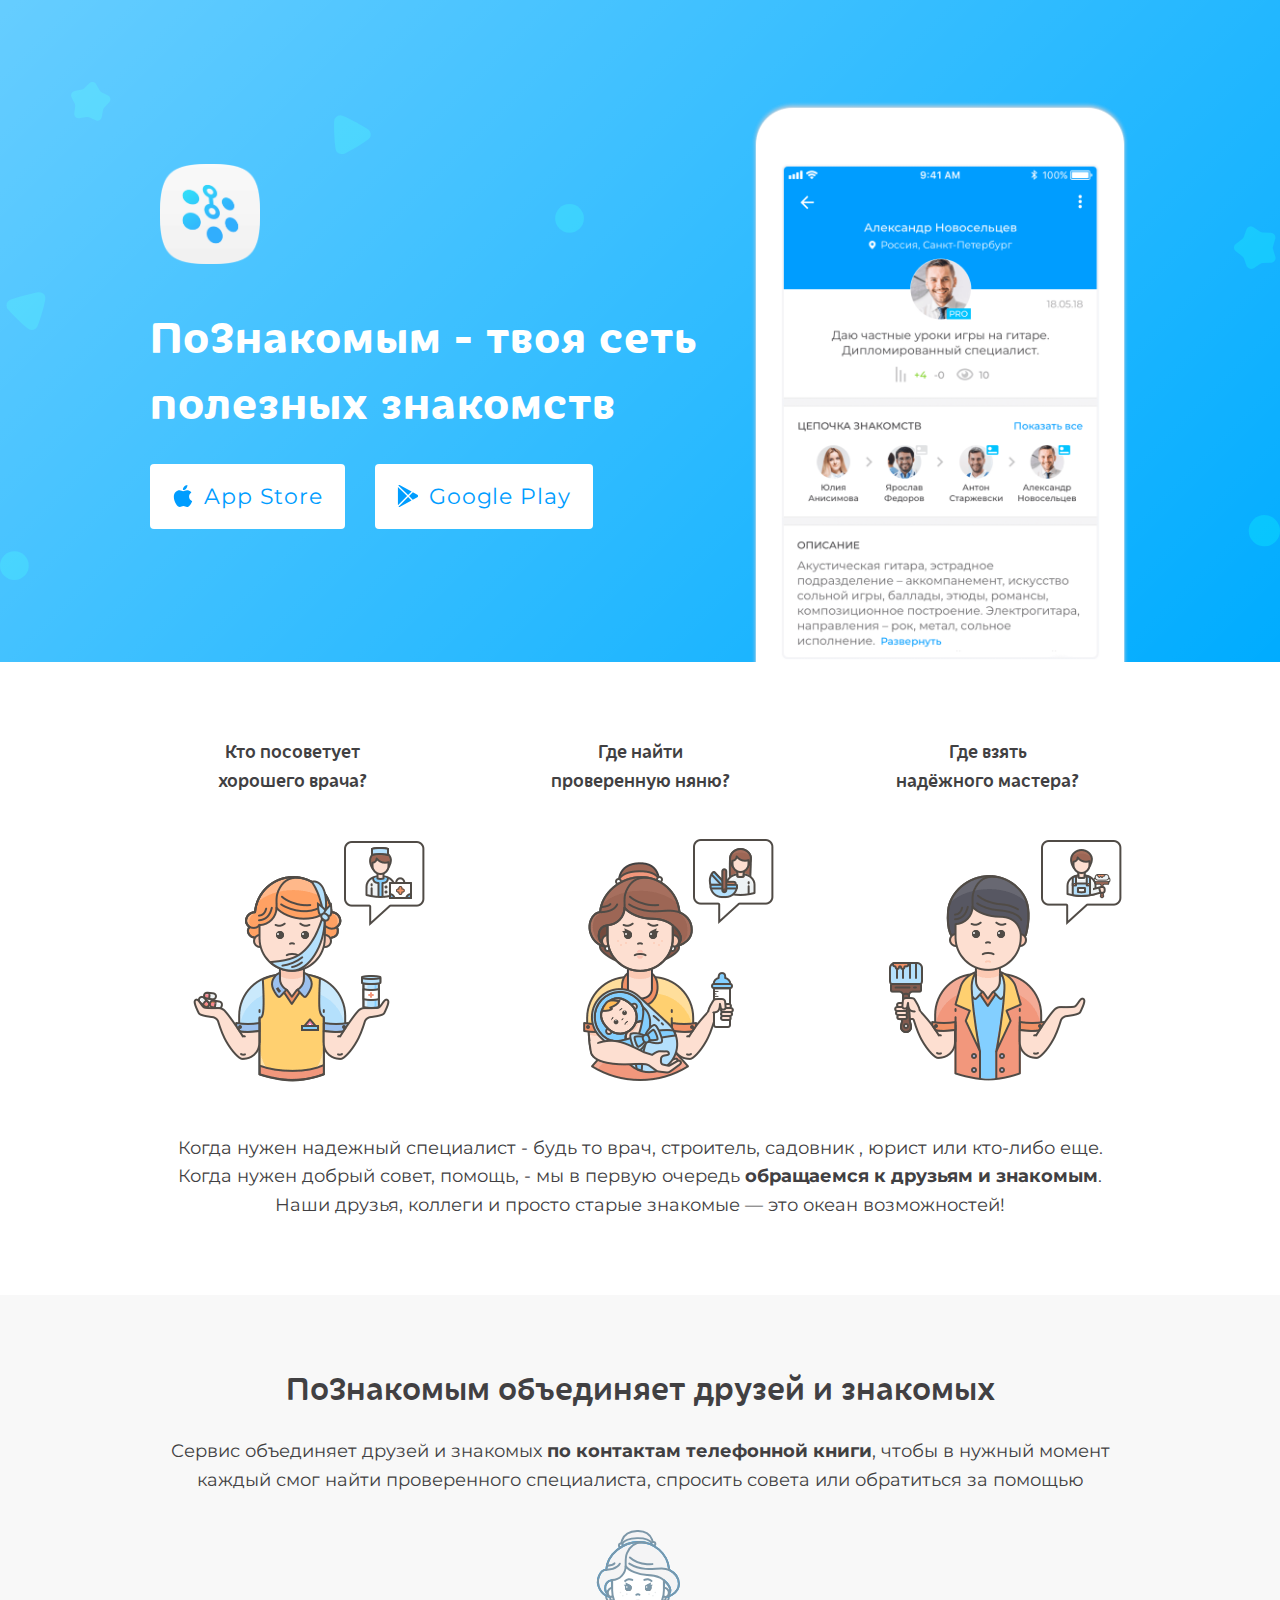
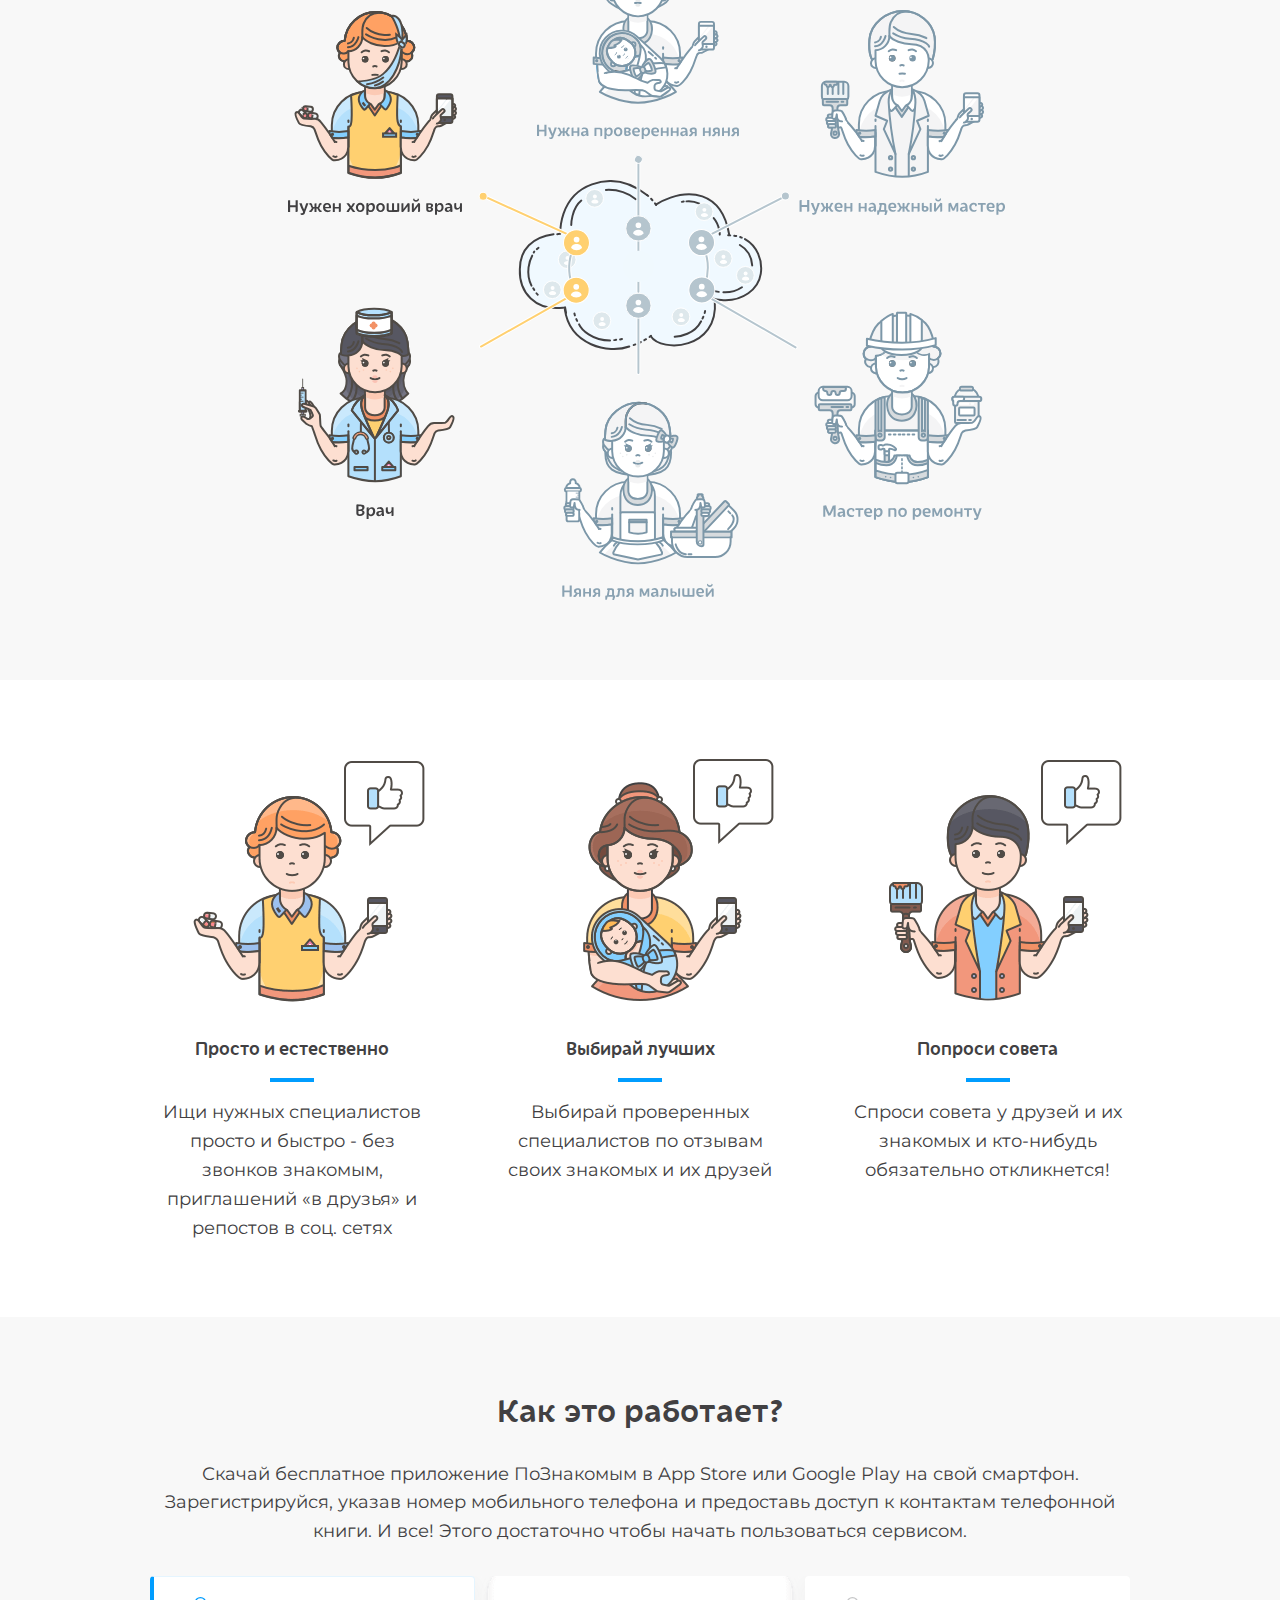
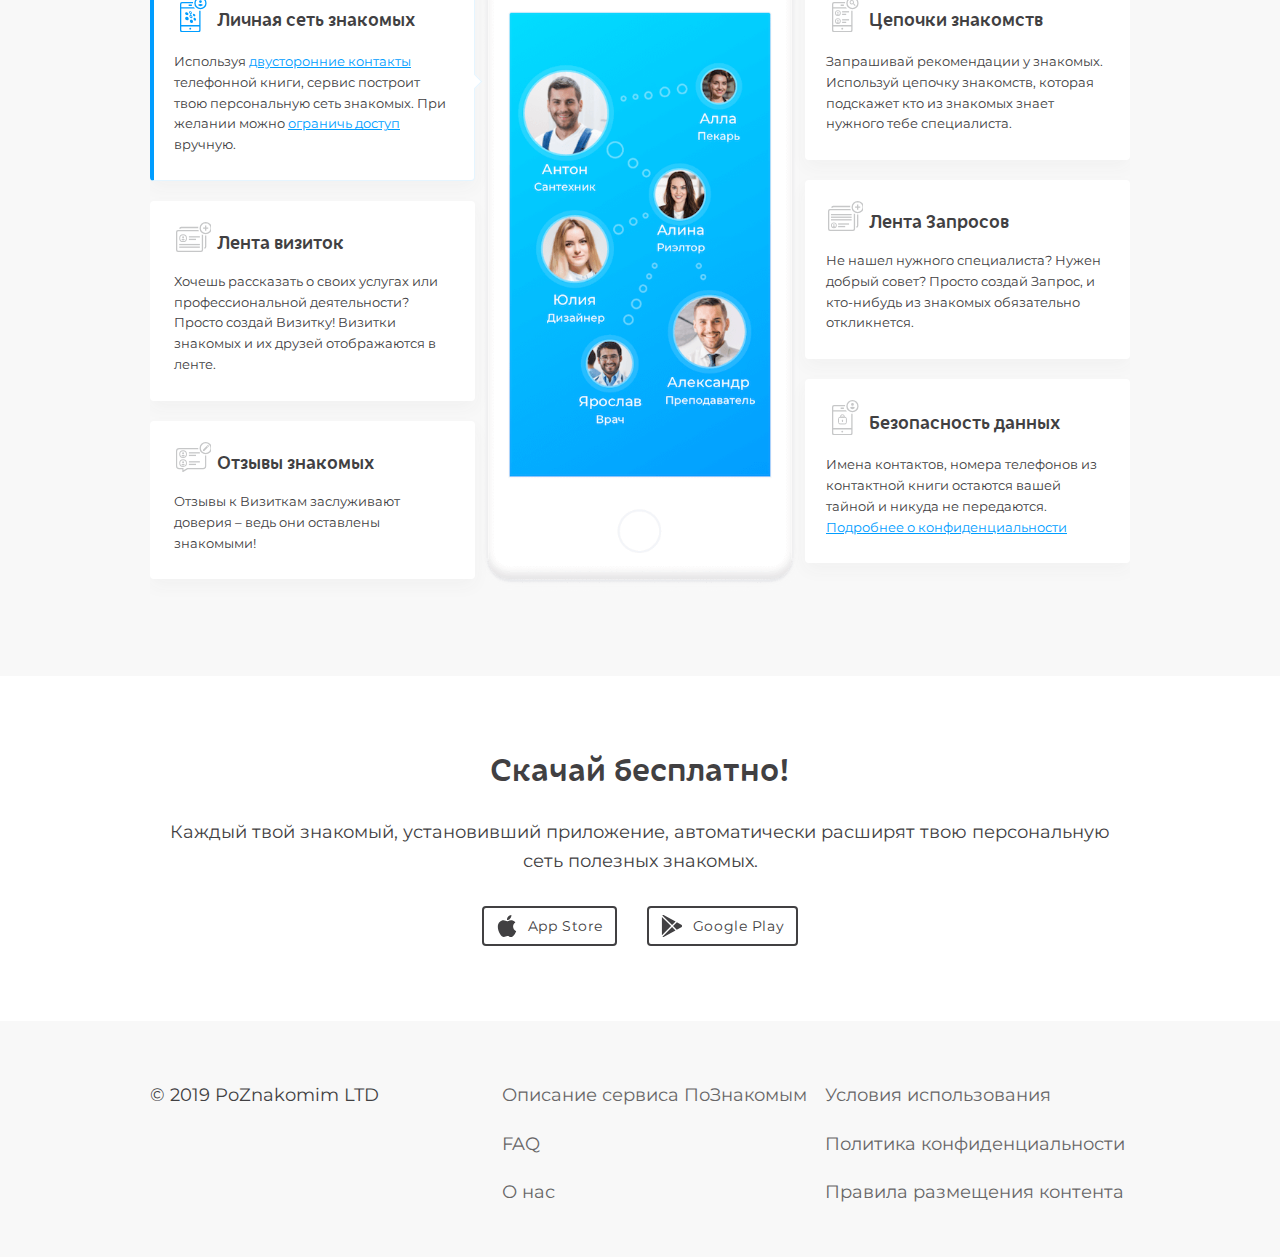
==== commit 063b2966: "upd" ====
--- a/index.html
+++ b/index.html
@@ -179,7 +179,7 @@
                         <div class="screenshot"><img class="image" src="img/im_phone_scr_6@2x.png" alt="pic"></div>                        
                         <div class="card">
                             <div class="header">
-                                <span class="icon"><svg xmlns="http://www.w3.org/2000/svg" viewBox="0 0 26.59 35.19"><defs><style>.cls-1{fill:#c6c7c8;}.cls-2,.cls-3{fill:none;}.cls-2{stroke:#c6c7c8;stroke-miterlimit:10;}</style></defs><title>Asset 1</title><g id="Layer_2" data-name="Layer 2"><g id="Layer_1-2" data-name="Layer 1"><path class="cls-1" d="M18.54,35.19H2a2,2,0,0,1-2-2V7A2,2,0,0,1,2,5H13.13A8.06,8.06,0,0,0,13,6.32H2.28a1,1,0,0,0-1,1v2.87H14a7.64,7.64,0,0,0,1,1.29H1.28V28.1h18V13.75a7.46,7.46,0,0,0,1.16.09h.12V33.19A2,2,0,0,1,18.54,35.19ZM1.28,29.39V32.9a1,1,0,0,0,1,1h16a1,1,0,0,0,1-1V29.39Zm9,3.22a1,1,0,0,1-1-1,1,1,0,0,1,1.93,0h0a1,1,0,0,1-1,1ZM20.46,12.26a6.13,6.13,0,1,1,6.13-6.13h0A6.14,6.14,0,0,1,20.46,12.26Zm0-11A4.84,4.84,0,1,0,25.3,6.13,4.84,4.84,0,0,0,20.46,1.29ZM11.88,8.9H8.67V7.61h3.21Z"/><path class="cls-2" d="M12.33,17.26v-.78a1.84,1.84,0,0,0-1.9-1.78h0a1.83,1.83,0,0,0-1.9,1.76v.8Z"/><rect class="cls-3" x="7.03" y="17.75" width="6.91" height="5.69" rx="1"/><rect class="cls-2" x="6.53" y="17.25" width="7.91" height="6.69" rx="1.5"/><rect class="cls-3" x="7.03" y="17.75" width="6.91" height="5.69" rx="1"/><path class="cls-1" d="M9.85,22l.23-1.06a.68.68,0,1,1,1.08-.54.68.68,0,0,1-.27.54l.23,1.05Z"/><path class="cls-1" d="M18,7.85a2.89,2.89,0,0,1,2.47-1.16A2.91,2.91,0,0,1,23,7.84a3.23,3.23,0,0,1-4.55.41A3.78,3.78,0,0,1,18,7.85Zm1.09-3.47a1.39,1.39,0,1,1,1.38,1.39A1.38,1.38,0,0,1,19.09,4.38Z"/></g></g></svg></span>
+                                <span class="icon"><svg xmlns="http://www.w3.org/2000/svg" width="26.59" height="35.19" viewBox="0 0 26.59 35.19"><defs><style>.cls-1{fill:#c6c7c8;}.cls-2,.cls-3{fill:none;}.cls-2{stroke:#c6c7c8;stroke-miterlimit:10;}</style></defs><title>Asset 1</title><g id="Layer_2" data-name="Layer 2"><g id="Layer_1-2" data-name="Layer 1"><path class="cls-1" d="M18.54,35.19H2a2,2,0,0,1-2-2V7A2,2,0,0,1,2,5H13.13A8.06,8.06,0,0,0,13,6.32H2.28a1,1,0,0,0-1,1v2.87H14a7.64,7.64,0,0,0,1,1.29H1.28V28.1h18V13.75a7.46,7.46,0,0,0,1.16.09h.12V33.19A2,2,0,0,1,18.54,35.19ZM1.28,29.39V32.9a1,1,0,0,0,1,1h16a1,1,0,0,0,1-1V29.39Zm9,3.22a1,1,0,0,1-1-1,1,1,0,0,1,1.93,0h0a1,1,0,0,1-1,1ZM20.46,12.26a6.13,6.13,0,1,1,6.13-6.13h0A6.14,6.14,0,0,1,20.46,12.26Zm0-11A4.84,4.84,0,1,0,25.3,6.13,4.84,4.84,0,0,0,20.46,1.29ZM11.88,8.9H8.67V7.61h3.21Z"/><path class="cls-2" d="M12.33,17.26v-.78a1.84,1.84,0,0,0-1.9-1.78h0a1.83,1.83,0,0,0-1.9,1.76v.8Z"/><rect class="cls-3" x="7.03" y="17.75" width="6.91" height="5.69" rx="1"/><rect class="cls-2" x="6.53" y="17.25" width="7.91" height="6.69" rx="1.5"/><rect class="cls-3" x="7.03" y="17.75" width="6.91" height="5.69" rx="1"/><path class="cls-1" d="M9.85,22l.23-1.06a.68.68,0,1,1,1.08-.54.68.68,0,0,1-.27.54l.23,1.05Z"/><path class="cls-1" d="M18,7.85a2.89,2.89,0,0,1,2.47-1.16A2.91,2.91,0,0,1,23,7.84a3.23,3.23,0,0,1-4.55.41A3.78,3.78,0,0,1,18,7.85Zm1.09-3.47a1.39,1.39,0,1,1,1.38,1.39A1.38,1.38,0,0,1,19.09,4.38Z"/></g></g></svg></span>
                                 <p class="h-slide-card">Безопасность данных</p>
                             </div>
                             <p class="info">Имена контактов, номера телефонов из контактной книги остаются вашей тайной и никуда не передаются. <a href="#">Подробнее о конфиденциальности</a></p>
--- a/css/style.css
+++ b/css/style.css
@@ -862,13 +862,16 @@
 /* КАК ЭТО РАБОТАЕТ */
 .howitworks {
   overflow: hidden; }
+  @media (max-width: 1039px) {
+    .howitworks {
+      max-width: 600px;
+      margin: 0 auto; }
+      .howitworks .device {
+        display: none; } }
   .howitworks .device {
     width: 250px;
     margin: 5px auto 0;
     transition: opacity .3s; }
-    @media (max-width: 1039px) {
-      .howitworks .device {
-        display: none; } }
     .howitworks .device.visible {
       opacity: 1 !important; }
     @media (min-width: 800px) {
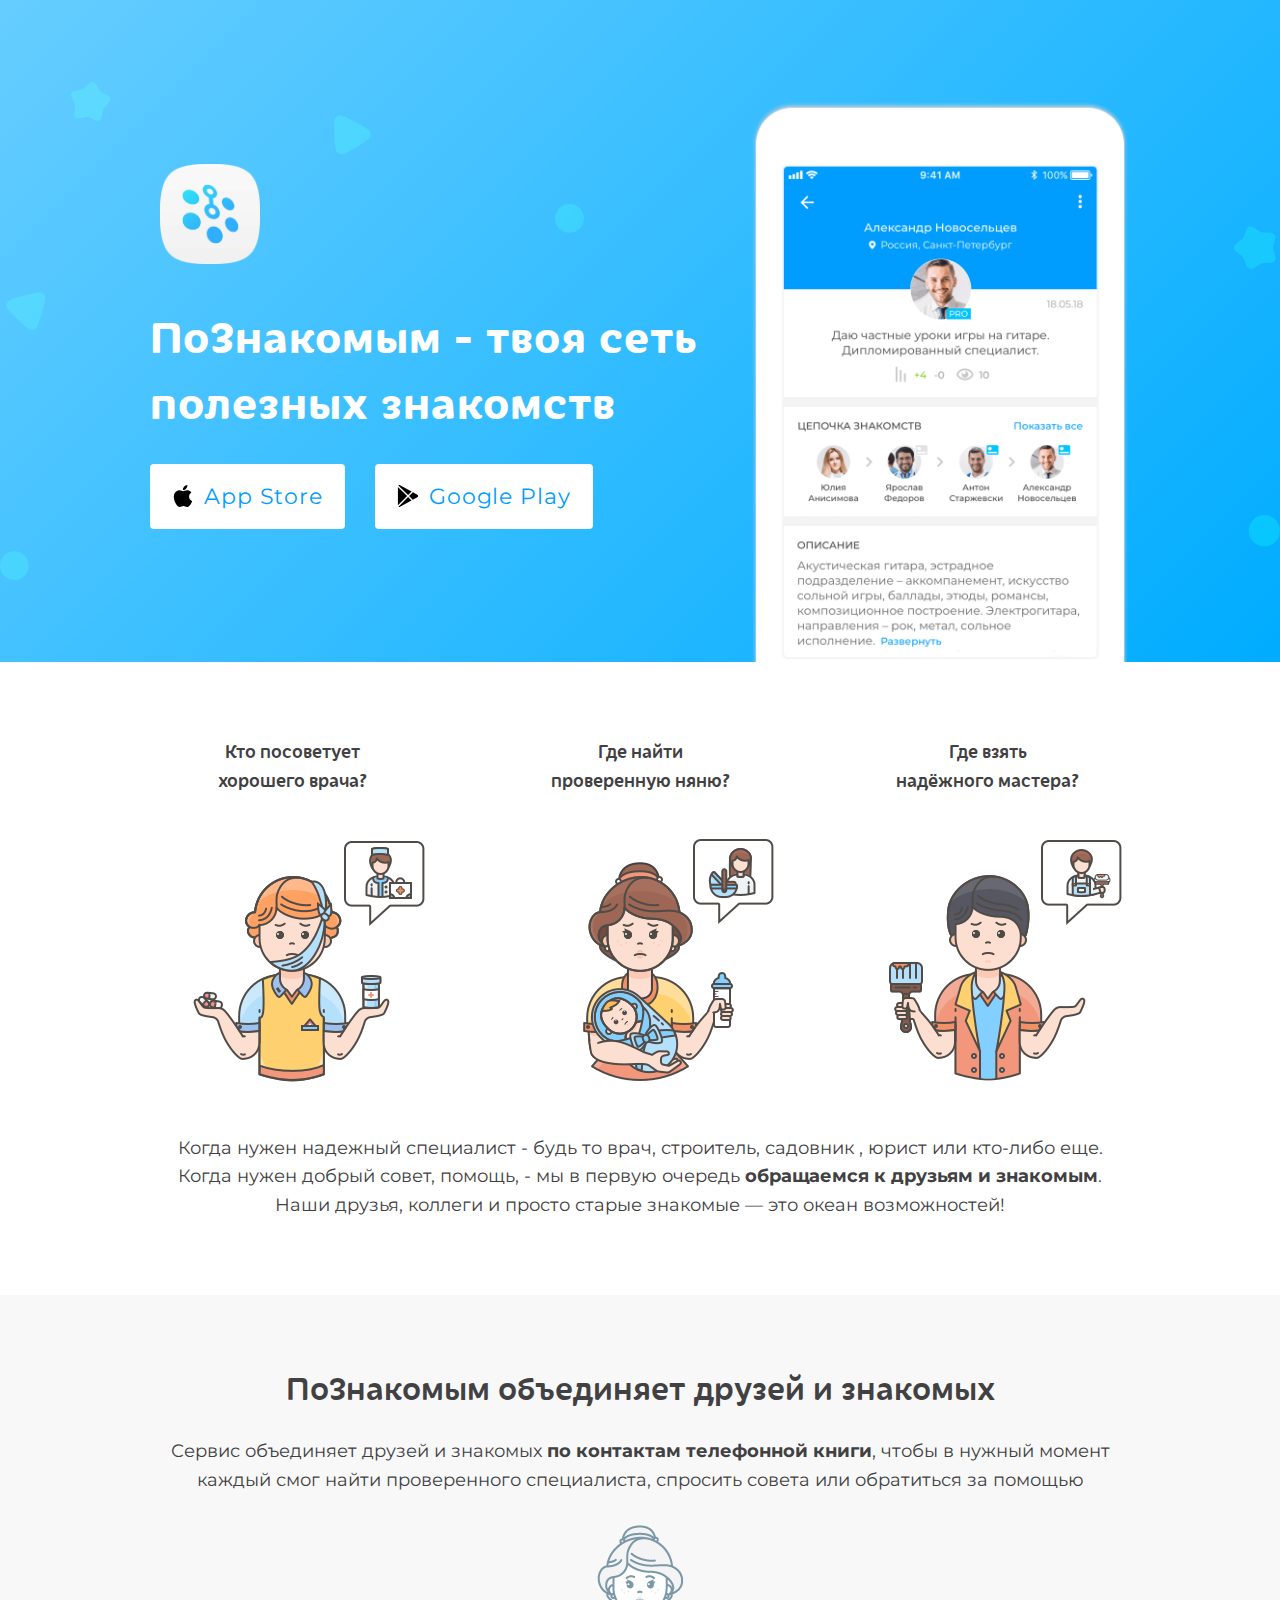
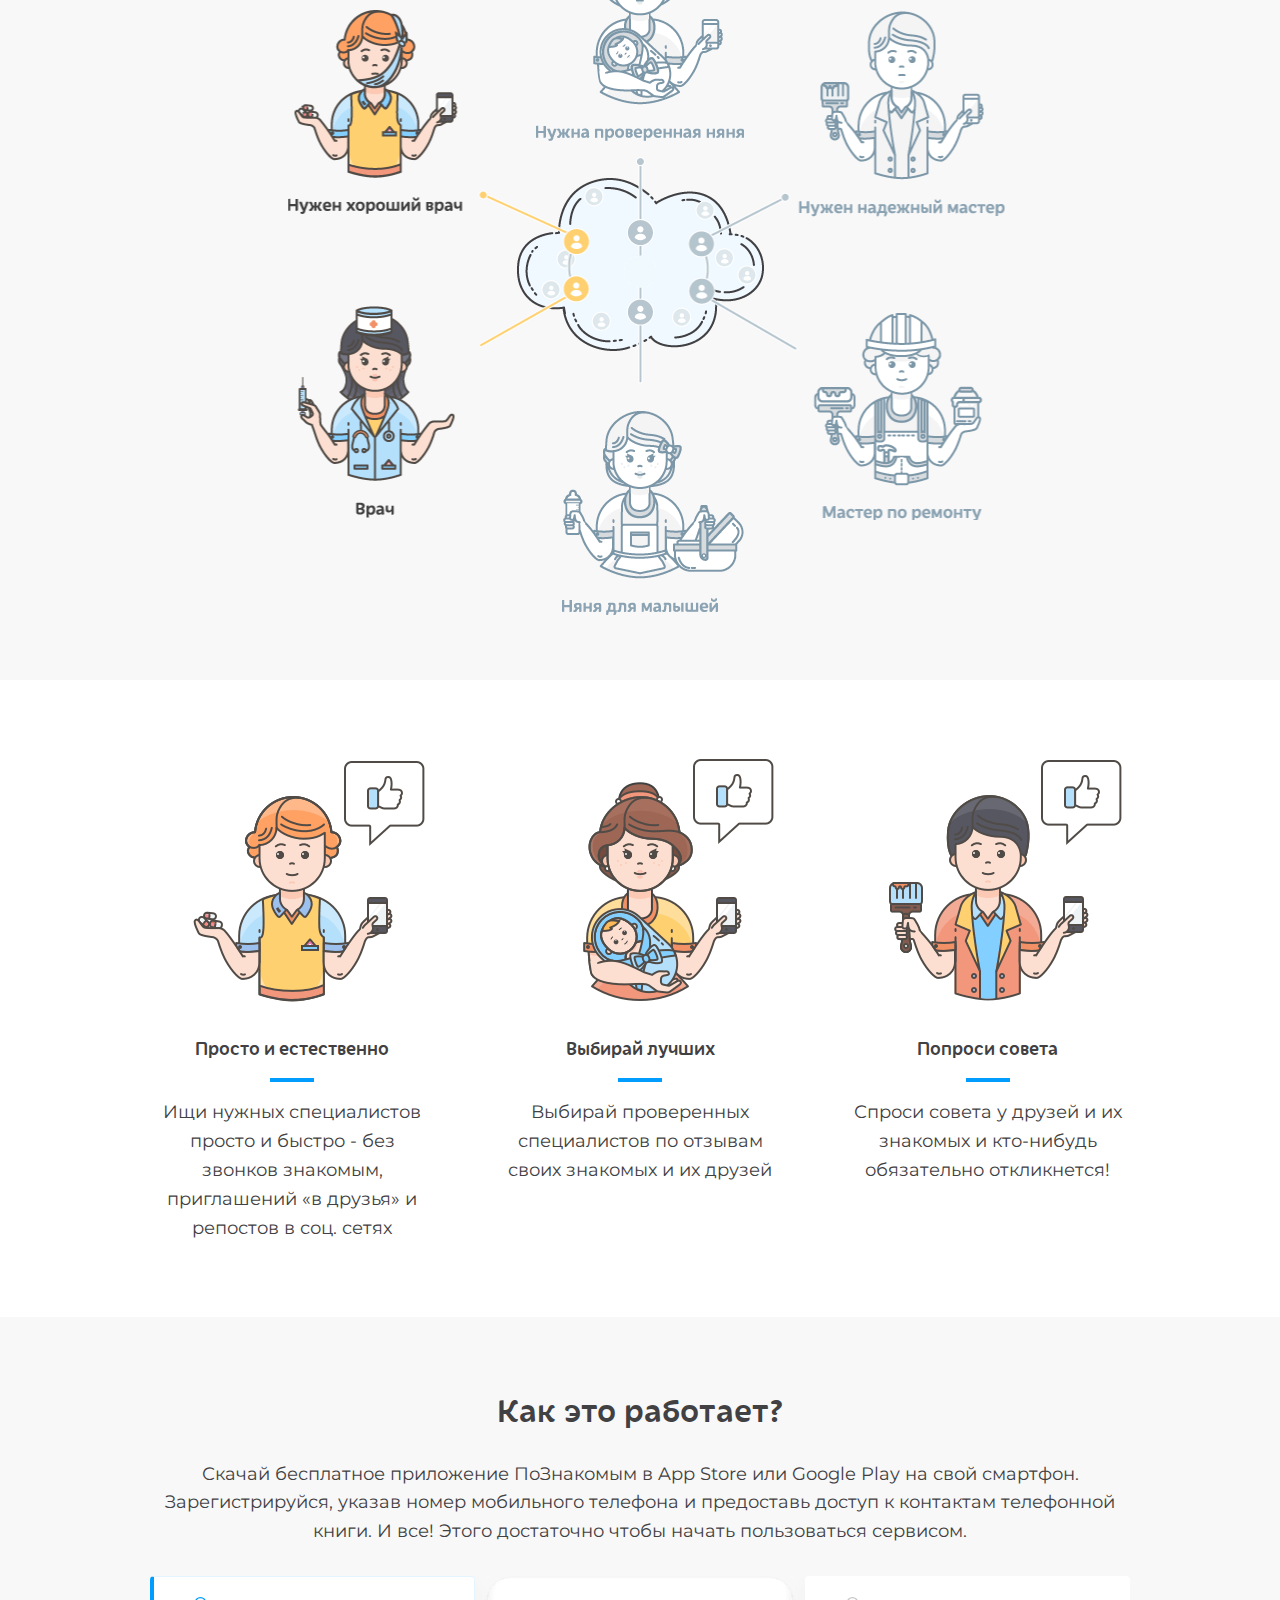
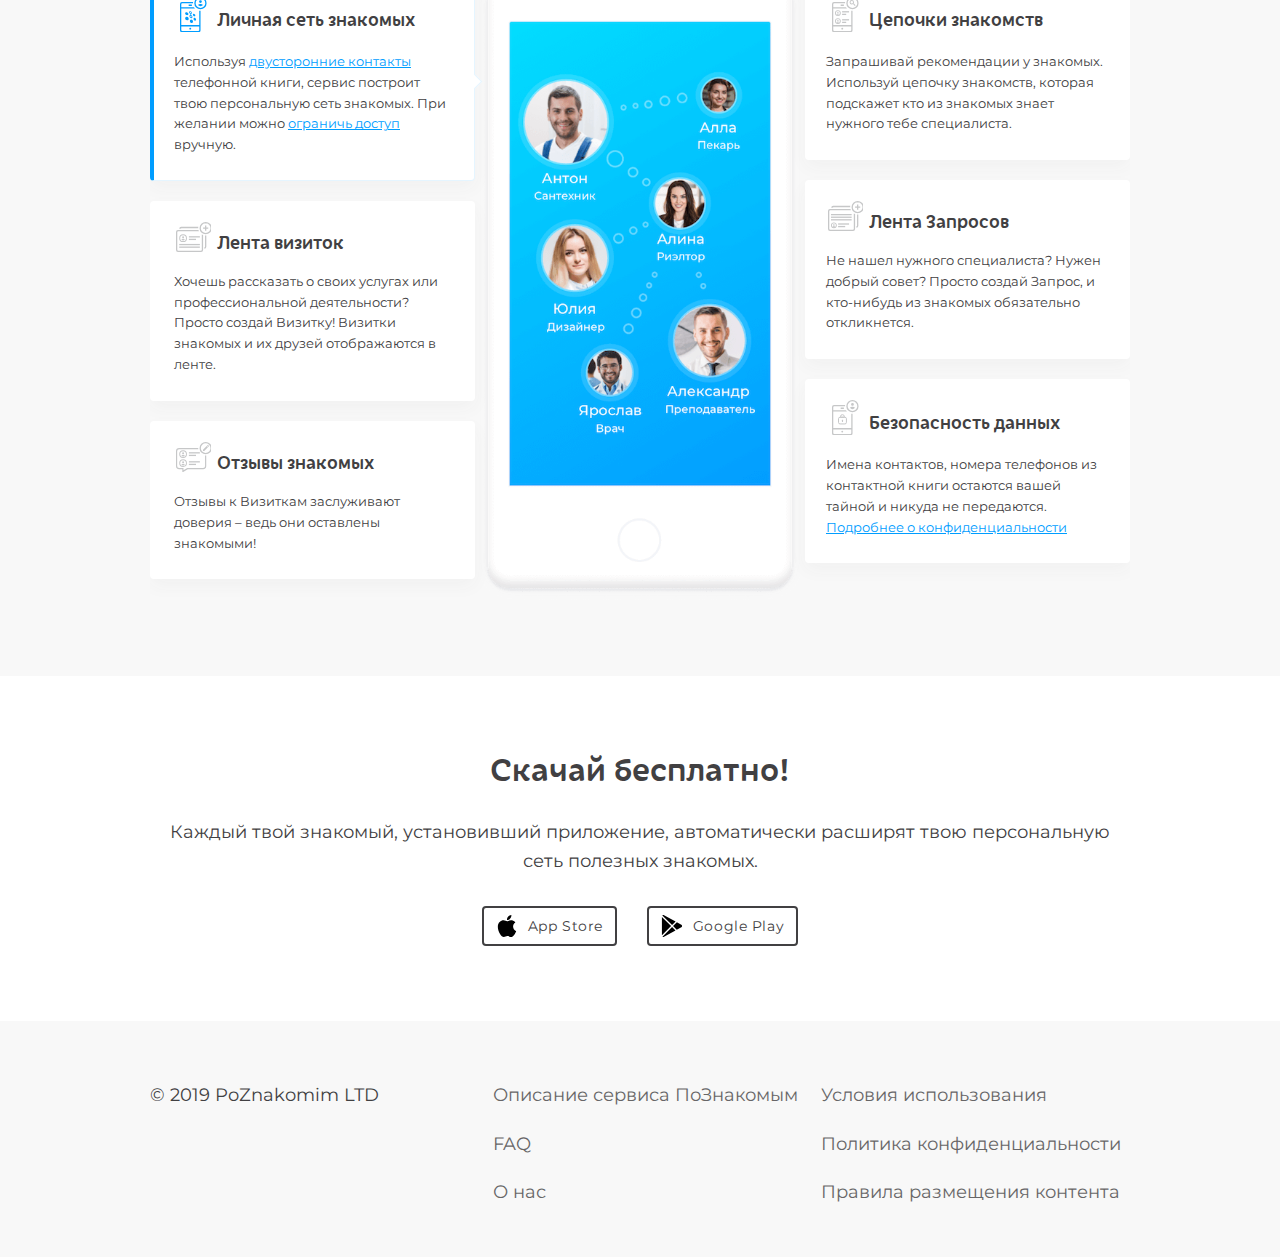
==== commit 13f75514: "upd" ====
--- a/index.html
+++ b/index.html
@@ -30,11 +30,11 @@
                     <h1 class="h-header"><span>ПоЗнакомым -</span> твоя сеть полезных знакомств</h1>
                     <div class="buttons">
                         <a href="#" class="btn btn-header">
-                            <svg class="icon" data-src="img/apple.svg"></svg>
+                            <svg class="icon" xmlns="http://www.w3.org/2000/svg" width="24" height="24" viewBox="0 0 24 24"><path d="M22 17.607c-.786 2.28-3.139 6.317-5.563 6.361-1.608.031-2.125-.953-3.963-.953-1.837 0-2.412.923-3.932.983-2.572.099-6.542-5.827-6.542-10.995 0-4.747 3.308-7.1 6.198-7.143 1.55-.028 3.014 1.045 3.959 1.045.949 0 2.727-1.29 4.596-1.101.782.033 2.979.315 4.389 2.377-3.741 2.442-3.158 7.549.858 9.426zm-5.222-17.607c-2.826.114-5.132 3.079-4.81 5.531 2.612.203 5.118-2.725 4.81-5.531z"/></svg>
                             App Store
                         </a>
                         <a href="#" class="btn btn-header">
-                            <svg class="icon" data-src="img/googleplay.svg"></svg>
+                            <svg class="icon" xmlns="http://www.w3.org/2000/svg" width="24" height="24" viewBox="0 0 24 24" clip-rule="evenodd"><path d="M1.571 23.664l10.531-10.501 3.712 3.701-12.519 6.941c-.476.264-1.059.26-1.532-.011l-.192-.13zm9.469-11.56l-10.04 10.011v-20.022l10.04 10.011zm6.274-4.137l4.905 2.719c.482.268.781.77.781 1.314s-.299 1.046-.781 1.314l-5.039 2.793-4.015-4.003 4.149-4.137zm-15.854-7.534c.09-.087.191-.163.303-.227.473-.271 1.056-.275 1.532-.011l12.653 7.015-3.846 3.835-10.642-10.612z"/></svg>
                             Google Play
                         </a>                    
                     </div>
@@ -80,11 +80,6 @@
                 <div class="node node-2"></div>
                 <div class="node node-3"></div>                
             </div><!-- /#circular -->
-            <div id="cicrular-bak">
-                <div class="bak bak-1"></div>
-                <div class="bak bak-2"></div>
-                <div class="bak bak-3"></div>                
-            </div>
         </div><!-- /.container -->
     </section>    
     
@@ -132,7 +127,7 @@
                                 <span class="icon"><svg xmlns="http://www.w3.org/2000/svg" width="26.589" height="35.195" viewBox="0 0 26.589 35.195"><g transform="translate(-7 -1.806)"><g transform="translate(7 1)"><path d="M18.544,35.194H2a2,2,0,0,1-2-2V7.032a2,2,0,0,1,2-2H13.13A7.417,7.417,0,0,0,13,6.322H2.284a1,1,0,0,0-1,1v2.869H14.031A7.482,7.482,0,0,0,15,11.48H1.284V28.1H19.259V13.748a7.4,7.4,0,0,0,1.16.091h.124V33.195A2,2,0,0,1,18.544,35.194ZM1.284,29.39V32.9a1,1,0,0,0,1,1H18.259a1,1,0,0,0,1-1V29.39Zm8.987,3.224a.967.967,0,1,1,.963-.967A.966.966,0,0,1,10.272,32.614ZM20.46,12.258a6.129,6.129,0,1,1,6.129-6.129A6.136,6.136,0,0,1,20.46,12.258Zm0-10.967A4.838,4.838,0,1,0,25.3,6.129,4.844,4.844,0,0,0,20.46,1.291ZM11.876,8.9H8.667V7.611h3.209V8.9Z" transform="translate(0 0.806)" fill="#c6c7c8"/><g transform="translate(5 15)"><path d="M2.228,6.945a1.493,1.493,0,0,1-.162-.009,2.064,2.064,0,0,1-1.732-1.8,1.116,1.116,0,0,1,1-1.277L1.2,2.534A2.024,2.024,0,0,1,0,.991.9.9,0,0,1,.222.286.964.964,0,0,1,.945,0a1.519,1.519,0,0,1,.377.05A2.092,2.092,0,0,1,2.83,1.641a.942.942,0,0,1-.178.737.905.905,0,0,1-.657.318l.151,1.309A2.1,2.1,0,0,1,3.359,5.575a1.241,1.241,0,0,1-.266,1A1.125,1.125,0,0,1,2.228,6.945ZM1.72,4.681a.508.508,0,0,0-.383.159.545.545,0,0,0-.127.427.921.921,0,0,0,.761.791.676.676,0,0,0,.085.005A.5.5,0,0,0,2.441,5.9a.552.552,0,0,0,.122-.44.938.938,0,0,0-.74-.771A.683.683,0,0,0,1.72,4.681ZM1.238.726a.43.43,0,0,0-.324.13.409.409,0,0,0-.1.322.925.925,0,0,0,.706.741.654.654,0,0,0,.141.016A.429.429,0,0,0,1.993,1.8a.41.41,0,0,0,.091-.333A.942.942,0,0,0,1.4.746.657.657,0,0,0,1.238.726Z" transform="translate(4.091 0.002)" fill="#c6c7c8"/><path d="M.382,1.85q.044.057.092.111a2.047,2.047,0,0,0,.151.154q.053.048.108.092t.113.083c.039.026.078.051.118.074l.06.033a1.578,1.578,0,0,0,.184.082,1.34,1.34,0,0,0,.251.066,1.07,1.07,0,0,0,.239.012.866.866,0,0,0,.161-.025l.05-.015A.741.741,0,0,0,2,2.48a.706.706,0,0,0,.085-.049.691.691,0,0,0,.076-.059.705.705,0,0,0,.1-.107.78.78,0,0,0,.053-.082c.008-.014.016-.029.023-.044A1.069,1.069,0,0,0,2.4,1.476,1.8,1.8,0,0,0,2.116.813a2.094,2.094,0,0,0-.21-.261C1.861.5,1.813.457,1.763.413L1.712.371A1.652,1.652,0,0,0,1.031.027.919.919,0,0,0,.4.091L.358.115A.7.7,0,0,0,.243.2.73.73,0,0,0,.1.4a1.028,1.028,0,0,0-.082.623,1.787,1.787,0,0,0,.325.768l.043.058" transform="translate(7.883 2.597)" fill="#c6c7c8"/><path d="M2.3.895,2.261.838A1.751,1.751,0,0,0,1.079.009.9.9,0,0,0,.083.6Q.073.628.064.655C.058.672.053.688.048.705a1.477,1.477,0,0,0-.03.614A1.89,1.89,0,0,0,1.579,2.944c.7.039,1.124-.594.971-1.392a2.026,2.026,0,0,0-.223-.6L2.3.895" transform="translate(8.518 6.622)" fill="#c6c7c8"/><path d="M2.774.679A2.222,2.222,0,0,0,2.6.516L2.538.465A2.221,2.221,0,0,0,1.649.044,1.653,1.653,0,0,0,.744.083L.679.108A1.217,1.217,0,0,0,.5.2a1.089,1.089,0,0,0-.25.215,1.067,1.067,0,0,0-.249.7,1.578,1.578,0,0,0,.3.892c.016.023.032.046.049.068q.051.067.108.131a2.2,2.2,0,0,0,.184.182q.065.058.136.11c.047.035.1.069.145.1s.1.061.153.089l.079.04a2.244,2.244,0,0,0,.245.1,2.071,2.071,0,0,0,.343.086,1.839,1.839,0,0,0,.336.023,1.609,1.609,0,0,0,.233-.023l.073-.015a1.368,1.368,0,0,0,.14-.04,1.318,1.318,0,0,0,.13-.052,1.227,1.227,0,0,0,.12-.065,1.134,1.134,0,0,0,.158-.118,1.076,1.076,0,0,0,.091-.091c.014-.016.028-.032.041-.049a1.087,1.087,0,0,0,.217-.748A1.592,1.592,0,0,0,3.016.983a2.071,2.071,0,0,0-.242-.3" transform="translate(0.109 1.021)" fill="#c6c7c8"/><path d="M3.353,1.076q-.019-.034-.039-.067A2.1,2.1,0,0,0,1.8.015,1.587,1.587,0,0,0,.247.675C.234.7.22.716.208.738S.185.776.175.8A1.525,1.525,0,0,0,0,1.515,2.035,2.035,0,0,0,1.914,3.462,1.514,1.514,0,0,0,3.582,1.844a1.819,1.819,0,0,0-.2-.707c-.01-.021-.021-.041-.033-.062" transform="translate(0.109 5.652)" fill="#c6c7c8"/><path d="M2.94,1.163c-.011-.025-.023-.051-.036-.075-.025-.05-.051-.1-.079-.146S2.767.848,2.736.8s-.065-.088-.1-.13L2.584.612Q2.531.553,2.474.5C2.45.475,2.425.453,2.4.431S2.327.37,2.289.341,2.228.3,2.2.277A1.787,1.787,0,0,0,1.952.141,1.627,1.627,0,0,0,1.733.06,1.546,1.546,0,0,0,1.582.024,1.5,1.5,0,0,0,1.427,0a1.363,1.363,0,0,0-.3.01,1.263,1.263,0,0,0-.212.05L.845.088A1.242,1.242,0,0,0,.594.222L.537.265A1.273,1.273,0,0,0,.378.411a1.376,1.376,0,0,0-.21.306C.149.756.132.795.116.835L.1.883a1.73,1.73,0,0,0-.091.729A2.107,2.107,0,0,0,.664,2.965l.065.058A1.658,1.658,0,0,0,1.8,3.447,1.322,1.322,0,0,0,3.1,2.232a1.855,1.855,0,0,0,0-.5A2.044,2.044,0,0,0,3.029,1.4a2.125,2.125,0,0,0-.089-.236" transform="translate(4.893 8.435)" fill="#c6c7c8"/></g><path d="M0,4.849A2.9,2.9,0,0,1,2.475,3.693a2.9,2.9,0,0,1,2.472,1.15A3.227,3.227,0,0,1,0,4.849ZM1.091,1.384A1.384,1.384,0,1,1,2.475,2.769,1.386,1.386,0,0,1,1.091,1.384Z" transform="translate(18 4)" fill="#c6c7c8"/></g></g></svg></span>
                                 <p class="h-slide-card">Личная сеть знакомых</p>
                             </div>
-                            <p class="info">Используя <a href="#">двусторонние контакты</a> телефонной книги, сервис построит твою персональную сеть знакомых. При желании можно <a href="#">ограничь доступ</a> вручную.</p>
+                            <p>Используя <a href="#">двусторонние контакты</a> телефонной книги, сервис построит твою персональную сеть знакомых. При желании можно <a href="#">ограничь доступ</a> вручную.</p>
                         </div><!-- /.card -->
                     </div><!-- /.slide-card -->
                     <div class="slide-card" data-id="slide-2">
@@ -142,7 +137,7 @@
                                 <span class="icon"><svg xmlns="http://www.w3.org/2000/svg" width="35.806" height="30" viewBox="0 0 35.806 30"><g transform="translate(-2 -4)"><g transform="translate(2 4)"><path d="M25.1,30H2a2,2,0,0,1-2-2V10.065a2,2,0,0,1,2-2H22.485a7.426,7.426,0,0,0,.491,1.29H2.29a1,1,0,0,0-1,1V27.71a1,1,0,0,0,1,1H24.807a1,1,0,0,0,1-1V12.442a7.463,7.463,0,0,0,1.291.619V28A2,2,0,0,1,25.1,30Zm3.291-3.226h0V25.419a1,1,0,0,0,.645-.935v-11c.2.016.406.024.6.024.226,0,.457-.011.686-.031v11.3A1.991,1.991,0,0,1,28.388,26.773Zm1.29-14.515a6.129,6.129,0,1,1,6.129-6.129A6.136,6.136,0,0,1,29.677,12.258Zm0-10.967a4.838,4.838,0,1,0,4.838,4.838A4.844,4.844,0,0,0,29.677,1.291ZM4.581,6.774H3.226a1.992,1.992,0,0,1,2-1.936h17.1a7.5,7.5,0,0,0-.105,1.25v.04H5.516a1.006,1.006,0,0,0-.935.644Z" fill="#c6c7c8"/><g transform="translate(27.097 3.548)"><path d="M1.936,5.161V3.226H0V1.936H1.936V0h1.29V1.936H5.161v1.29H3.226V5.161Z" fill="#c6c7c8"/></g><g transform="translate(3.226 12.258)"><g transform="translate(0 9.677)"><rect width="20.645" height="1.29" fill="#c6c7c8"/><rect width="20.645" height="1.29" transform="translate(0 2.581)" fill="#c6c7c8"/></g><g transform="translate(9.677 1.935)"><rect width="10.968" height="1.29" fill="#c6c7c8"/><rect width="7.097" height="1.29" transform="translate(0 2.581)" fill="#c6c7c8"/></g><path d="M0,3.389A2.024,2.024,0,0,1,1.73,2.58a2.028,2.028,0,0,1,1.728.8A2.256,2.256,0,0,1,0,3.389ZM.762.968a.968.968,0,1,1,.967.968A.968.968,0,0,1,.762.968Z" transform="translate(2.144 1.935)" fill="#c6c7c8"/><path d="M3.871,7.742A3.871,3.871,0,1,1,7.742,3.871,3.875,3.875,0,0,1,3.871,7.742Zm0-6.774a2.9,2.9,0,1,0,2.9,2.9A2.907,2.907,0,0,0,3.871.968Z" fill="#c6c7c8"/></g></g></g></svg></span>
                                 <p class="h-slide-card">Лента визиток</p>
                             </div>
-                            <p class="info">Хочешь рассказать о своих услугах или профессиональной деятельности? Просто создай Визитку! Визитки знакомых и их друзей отображаются в ленте.</p>
+                            <p>Хочешь рассказать о своих услугах или профессиональной деятельности? Просто создай Визитку! Визитки знакомых и их друзей отображаются в ленте.</p>
                         </div><!-- /.card -->
                     </div><!-- /.slide-card -->
                     <div class="slide-card" data-id="slide-3">
@@ -152,7 +147,7 @@
                                 <span class="icon"><svg xmlns="http://www.w3.org/2000/svg" width="35.806" height="30.542" viewBox="0 0 35.806 30.542"><g transform="translate(-2 -4)"><path d="M6.333,30.542V27.209H3.167A3.17,3.17,0,0,1,0,24.043V9.167A3.17,3.17,0,0,1,3.167,6H22.218c0,.03,0,.059,0,.088A7.428,7.428,0,0,0,22.3,7.167H3.167a2,2,0,0,0-2,2V24.043a2,2,0,0,0,2,2H7.5V28.21l3.678-2.167H27.067a2,2,0,0,0,2-2V13.486c.18.014.371.022.571.022s.4-.008.6-.023V24.043a3.17,3.17,0,0,1-3.167,3.166H11.777L6.335,30.542ZM29.677,12.258a6.129,6.129,0,1,1,6.129-6.129A6.136,6.136,0,0,1,29.677,12.258Zm0-10.967a4.838,4.838,0,1,0,4.838,4.838A4.844,4.844,0,0,0,29.677,1.291Z" transform="translate(2 4)" fill="#c6c7c8"/><path d="M1.25,6H0V4.75L3.686,1.064l1.249,1.25L1.25,6ZM5.293,1.957h0L4.043.707,4.653.1a.332.332,0,0,1,.47,0L5.9.877a.331.331,0,0,1,0,.47l-.609.609Z" transform="translate(29 7)" fill="#c6c7c8"/><g transform="translate(5 12)"><g transform="translate(9.903 2.194)"><rect width="10.968" height="1.29" fill="#c6c7c8"/><rect width="7.097" height="1.29" transform="translate(0 2.581)" fill="#c6c7c8"/></g><g transform="translate(0.226 0.258)"><path d="M0,3.389A2.024,2.024,0,0,1,1.73,2.58a2.028,2.028,0,0,1,1.728.8A2.256,2.256,0,0,1,0,3.389ZM.762.968a.968.968,0,1,1,.967.968A.968.968,0,0,1,.762.968Z" transform="translate(2.144 1.935)" fill="#c6c7c8"/><path d="M3.871,7.742A3.871,3.871,0,1,1,7.742,3.871,3.875,3.875,0,0,1,3.871,7.742Zm0-6.774a2.9,2.9,0,1,0,2.9,2.9A2.907,2.907,0,0,0,3.871.968Z" fill="#c6c7c8"/></g></g><g transform="translate(5 21)"><g transform="translate(9.903 2.194)"><rect width="10.968" height="1.29" fill="#c6c7c8"/><rect width="7.097" height="1.29" transform="translate(0 2.581)" fill="#c6c7c8"/></g><g transform="translate(0.226 0.258)"><path d="M0,3.389A2.024,2.024,0,0,1,1.73,2.58a2.028,2.028,0,0,1,1.728.8A2.256,2.256,0,0,1,0,3.389ZM.762.968a.968.968,0,1,1,.967.968A.968.968,0,0,1,.762.968Z" transform="translate(2.144 1.935)" fill="#c6c7c8"/><path d="M3.871,7.742A3.871,3.871,0,1,1,7.742,3.871,3.875,3.875,0,0,1,3.871,7.742Zm0-6.774a2.9,2.9,0,1,0,2.9,2.9A2.907,2.907,0,0,0,3.871.968Z" fill="#c6c7c8"/></g></g></g></svg></span>
                                 <p class="h-slide-card">Отзывы знакомых</p>
                             </div>
-                            <p class="info">Отзывы к Визиткам заслуживают доверия – ведь они оставлены знакомыми! </p>
+                            <p>Отзывы к Визиткам заслуживают доверия – ведь они оставлены знакомыми! </p>
                         </div><!-- /.card -->
                     </div><!-- /.slide-card -->
                     <div class="slide-card" data-id="slide-4">
@@ -162,7 +157,7 @@
                                 <span class="icon"><svg xmlns="http://www.w3.org/2000/svg" width="26.589" height="35.195" viewBox="0 0 26.589 35.195"><g transform="translate(-7 -1.806)"><g transform="translate(7 1)"><path d="M18.544,35.194H2a2,2,0,0,1-2-2V7.032a2,2,0,0,1,2-2H13.13A7.417,7.417,0,0,0,13,6.322H2.284a1,1,0,0,0-1,1v2.869H14.031A7.482,7.482,0,0,0,15,11.48H1.284V28.1H19.259V13.748a7.4,7.4,0,0,0,1.16.091h.124V33.195A2,2,0,0,1,18.544,35.194ZM1.284,29.39V32.9a1,1,0,0,0,1,1H18.259a1,1,0,0,0,1-1V29.39Zm8.987,3.224a.967.967,0,1,1,.963-.967A.966.966,0,0,1,10.272,32.614ZM20.46,12.258a6.129,6.129,0,1,1,6.129-6.129A6.136,6.136,0,0,1,20.46,12.258Zm0-10.967A4.838,4.838,0,1,0,25.3,6.129,4.844,4.844,0,0,0,20.46,1.291ZM11.876,8.9H8.667V7.611h3.209V8.9Z" transform="translate(0 0.806)" fill="#c6c7c8"/><path d="M5.233,6h0L3.813,4.584V4.3L3.508,4a2.191,2.191,0,0,1-1.3.421,2.21,2.21,0,1,1,2.21-2.21A2.19,2.19,0,0,1,4,3.508l.305.3h.28L6,5.233,5.233,6ZM2.21.948A1.263,1.263,0,1,0,3.474,2.21,1.264,1.264,0,0,0,2.21.948Z" transform="translate(17.59 3.792)" fill="#c6c7c8"/><g transform="translate(3 14)"><g transform="translate(7.098 0.968)"><rect width="6.97" height="1.291" fill="#c6c7c8"/><rect width="4.098" height="1.291" transform="translate(0 2.581)" fill="#c6c7c8"/></g><path d="M0,2.335a1.245,1.245,0,0,1,1.248-.721A1.262,1.262,0,0,1,2.486,2.3,1.611,1.611,0,0,1,0,2.335ZM.613.645a.645.645,0,1,1,.645.645A.646.646,0,0,1,.613.645Z" transform="translate(1.646 1.613)" fill="#c6c7c8"/><path d="M2.9,5.808a2.9,2.9,0,1,1,2.9-2.9A2.907,2.907,0,0,1,2.9,5.808ZM2.9.871A2.033,2.033,0,1,0,4.937,2.9,2.035,2.035,0,0,0,2.9.871Z" fill="#c6c7c8"/></g><g transform="translate(3 22)"><g transform="translate(7.098 0.968)"><rect width="6.97" height="1.291" fill="#c6c7c8"/><rect width="4.098" height="1.291" transform="translate(0 2.581)" fill="#c6c7c8"/></g><path d="M0,2.335a1.245,1.245,0,0,1,1.248-.721A1.262,1.262,0,0,1,2.486,2.3,1.611,1.611,0,0,1,0,2.335ZM.613.645a.645.645,0,1,1,.645.645A.646.646,0,0,1,.613.645Z" transform="translate(1.646 1.613)" fill="#c6c7c8"/><path d="M2.9,5.808a2.9,2.9,0,1,1,2.9-2.9A2.907,2.907,0,0,1,2.9,5.808ZM2.9.871A2.033,2.033,0,1,0,4.937,2.9,2.035,2.035,0,0,0,2.9.871Z" fill="#c6c7c8"/></g></g></g></svg></span>
                                 <p class="h-slide-card">Цепочки знакомств</p>
                             </div>
-                            <p class="info">Запрашивай рекомендации у знакомых. Используй цепочку знакомств, которая подскажет кто из знакомых знает нужного тебе специалиста.</p>
+                            <p>Запрашивай рекомендации у знакомых. Используй цепочку знакомств, которая подскажет кто из знакомых знает нужного тебе специалиста.</p>
                         </div><!-- /.card -->
                     </div><!-- /.slide-card -->
                     <div class="slide-card" data-id="slide-5">
@@ -172,7 +167,7 @@
                                 <span class="icon"><svg xmlns="http://www.w3.org/2000/svg" width="35.806" height="30" viewBox="0 0 35.806 30"><g transform="translate(-2 -4)"><g transform="translate(2 4)"><path d="M25.1,30H2a2,2,0,0,1-2-2V10.065a2,2,0,0,1,2-2H22.485a7.426,7.426,0,0,0,.491,1.29H2.29a1,1,0,0,0-1,1V27.71a1,1,0,0,0,1,1H24.807a1,1,0,0,0,1-1V12.442a7.463,7.463,0,0,0,1.291.619V28A2,2,0,0,1,25.1,30Zm3.291-3.226h0V25.419a1,1,0,0,0,.645-.935v-11c.2.016.406.024.6.024.226,0,.457-.011.686-.031v11.3A1.991,1.991,0,0,1,28.388,26.773Zm1.29-14.515a6.129,6.129,0,1,1,6.129-6.129A6.136,6.136,0,0,1,29.677,12.258Zm0-10.967a4.838,4.838,0,1,0,4.838,4.838A4.844,4.844,0,0,0,29.677,1.291ZM4.581,6.774H3.226a1.992,1.992,0,0,1,2-1.936h17.1a7.5,7.5,0,0,0-.105,1.25v.04H5.516a1.006,1.006,0,0,0-.935.644Z" fill="#c6c7c8"/><g transform="translate(27.097 3.548)"><path d="M1.936,5.161V3.226H0V1.936H1.936V0h1.29V1.936H5.161v1.29H3.226V5.161Z" fill="#c6c7c8"/></g><g transform="translate(3 13)"><rect width="20.65" height="1.291" fill="#c6c7c8"/><rect width="20.65" height="1.291" transform="translate(0 2.581)" fill="#c6c7c8"/><rect width="20.65" height="1.291" transform="translate(0 5.162)" fill="#c6c7c8"/><g transform="translate(7.098 9.357)"><rect width="10.97" height="1.291" fill="#c6c7c8"/><rect width="7.098" height="1.291" transform="translate(0 2.581)" fill="#c6c7c8"/></g><g transform="translate(0 8.389)"><path d="M0,2.335a1.245,1.245,0,0,1,1.248-.721A1.262,1.262,0,0,1,2.486,2.3,1.611,1.611,0,0,1,0,2.335ZM.613.645a.645.645,0,1,1,.645.645A.646.646,0,0,1,.613.645Z" transform="translate(1.646 1.613)" fill="#c6c7c8"/><path d="M2.9,5.808a2.9,2.9,0,1,1,2.9-2.9A2.907,2.907,0,0,1,2.9,5.808ZM2.9.871A2.033,2.033,0,1,0,4.937,2.9,2.035,2.035,0,0,0,2.9.871Z" fill="#c6c7c8"/></g></g></g></g></svg></span>
                                 <p class="h-slide-card">Лента Запросов</p>
                             </div>
-                            <p class="info">Не нашел нужного специалиста? Нужен добрый совет? Просто создай Запрос, и кто-нибудь из знакомых обязательно откликнется.</p>
+                            <p>Не нашел нужного специалиста? Нужен добрый совет? Просто создай Запрос, и кто-нибудь из знакомых обязательно откликнется.</p>
                         </div><!-- /.card -->
                     </div><!-- /.slide-card -->
                     <div class="slide-card" data-id="slide-6">
@@ -182,7 +177,7 @@
                                 <span class="icon"><svg xmlns="http://www.w3.org/2000/svg" width="26.59" height="35.19" viewBox="0 0 26.59 35.19"><defs><style>.cls-1{fill:#c6c7c8;}.cls-2,.cls-3{fill:none;}.cls-2{stroke:#c6c7c8;stroke-miterlimit:10;}</style></defs><title>Asset 1</title><g id="Layer_2" data-name="Layer 2"><g id="Layer_1-2" data-name="Layer 1"><path class="cls-1" d="M18.54,35.19H2a2,2,0,0,1-2-2V7A2,2,0,0,1,2,5H13.13A8.06,8.06,0,0,0,13,6.32H2.28a1,1,0,0,0-1,1v2.87H14a7.64,7.64,0,0,0,1,1.29H1.28V28.1h18V13.75a7.46,7.46,0,0,0,1.16.09h.12V33.19A2,2,0,0,1,18.54,35.19ZM1.28,29.39V32.9a1,1,0,0,0,1,1h16a1,1,0,0,0,1-1V29.39Zm9,3.22a1,1,0,0,1-1-1,1,1,0,0,1,1.93,0h0a1,1,0,0,1-1,1ZM20.46,12.26a6.13,6.13,0,1,1,6.13-6.13h0A6.14,6.14,0,0,1,20.46,12.26Zm0-11A4.84,4.84,0,1,0,25.3,6.13,4.84,4.84,0,0,0,20.46,1.29ZM11.88,8.9H8.67V7.61h3.21Z"/><path class="cls-2" d="M12.33,17.26v-.78a1.84,1.84,0,0,0-1.9-1.78h0a1.83,1.83,0,0,0-1.9,1.76v.8Z"/><rect class="cls-3" x="7.03" y="17.75" width="6.91" height="5.69" rx="1"/><rect class="cls-2" x="6.53" y="17.25" width="7.91" height="6.69" rx="1.5"/><rect class="cls-3" x="7.03" y="17.75" width="6.91" height="5.69" rx="1"/><path class="cls-1" d="M9.85,22l.23-1.06a.68.68,0,1,1,1.08-.54.68.68,0,0,1-.27.54l.23,1.05Z"/><path class="cls-1" d="M18,7.85a2.89,2.89,0,0,1,2.47-1.16A2.91,2.91,0,0,1,23,7.84a3.23,3.23,0,0,1-4.55.41A3.78,3.78,0,0,1,18,7.85Zm1.09-3.47a1.39,1.39,0,1,1,1.38,1.39A1.38,1.38,0,0,1,19.09,4.38Z"/></g></g></svg></span>
                                 <p class="h-slide-card">Безопасность данных</p>
                             </div>
-                            <p class="info">Имена контактов, номера телефонов из контактной книги остаются вашей тайной и никуда не передаются. <a href="#">Подробнее о конфиденциальности</a></p>
+                            <p>Имена контактов, номера телефонов из контактной книги остаются вашей тайной и никуда не передаются. <a href="#">Подробнее о конфиденциальности</a></p>
                         </div><!-- /.card -->
                     </div><!-- /.slide-card -->                                                                                                    
                 </div><!-- /.row-carousel-2 -->
@@ -197,11 +192,11 @@
 
             <div class="buttons buttons-center">
                 <a href="#" class="btn btn-dark">
-                    <svg class="icon" data-src="img/apple.svg"></svg>
+                    <svg class="icon" xmlns="http://www.w3.org/2000/svg" width="24" height="24" viewBox="0 0 24 24"><path d="M22 17.607c-.786 2.28-3.139 6.317-5.563 6.361-1.608.031-2.125-.953-3.963-.953-1.837 0-2.412.923-3.932.983-2.572.099-6.542-5.827-6.542-10.995 0-4.747 3.308-7.1 6.198-7.143 1.55-.028 3.014 1.045 3.959 1.045.949 0 2.727-1.29 4.596-1.101.782.033 2.979.315 4.389 2.377-3.741 2.442-3.158 7.549.858 9.426zm-5.222-17.607c-2.826.114-5.132 3.079-4.81 5.531 2.612.203 5.118-2.725 4.81-5.531z"/></svg>
                     App Store
                 </a>
                 <a href="#" class="btn btn-dark">
-                    <svg class="icon" data-src="img/googleplay.svg"></svg>
+                    <svg class="icon" xmlns="http://www.w3.org/2000/svg" width="24" height="24" viewBox="0 0 24 24" clip-rule="evenodd"><path d="M1.571 23.664l10.531-10.501 3.712 3.701-12.519 6.941c-.476.264-1.059.26-1.532-.011l-.192-.13zm9.469-11.56l-10.04 10.011v-20.022l10.04 10.011zm6.274-4.137l4.905 2.719c.482.268.781.77.781 1.314s-.299 1.046-.781 1.314l-5.039 2.793-4.015-4.003 4.149-4.137zm-15.854-7.534c.09-.087.191-.163.303-.227.473-.271 1.056-.275 1.532-.011l12.653 7.015-3.846 3.835-10.642-10.612z"/></svg>                    
                     Google Play
                 </a>
             </div>
--- a/css/style.css
+++ b/css/style.css
@@ -619,6 +619,9 @@
   @media (min-width: 1040px) {
     body {
       font-size: 18px; } }
+  @media screen and (max-device-width: 480px) {
+    body {
+      -webkit-text-size-adjust: none; } }
 
 a {
   color: #009DFF; }
@@ -643,9 +646,6 @@
    ========================================================================== */
 .header-site {
   background: #00ACFF url("../img/bg.svg") 50% 50% no-repeat; }
-  @media (max-width: 799px) {
-    .header-site {
-      background-size: auto 100%; } }
   .header-site .logo {
     width: 80px;
     margin: 0 0 0 10px; }
@@ -785,79 +785,72 @@
     background: #F8F8F8; }
 
 #circular {
-  background: url("../img/explained-bg.svg") 50% 50% no-repeat;
+  background: url("../img/explained-bg.png") 50% 50% no-repeat;
   height: 275px;
-  display: flex;
-  justify-content: space-between;
-  align-items: center;
-  background-size: 105px 75px; }
+  position: relative; }
+  #circular .node {
+    position: absolute; }
   @media (max-width: 799px) {
     #circular {
       max-width: 320px;
-      margin: 0 auto; } }
-  #circular .node {
-    position: relative; }
-  #circular .node-1, #circular .node-3 {
-    width: 124px;
-    height: 198px; }
+      margin: 0 auto;
+      background-size: 140px auto; }
+      #circular .node-1,
+      #circular .node-3 {
+        width: 124px;
+        height: 198px; }
+      #circular .node-1 {
+        background-size: 118px auto !important; }
+      #circular .node-2 {
+        background-size: 86px auto !important; }
+      #circular .node-3 {
+        background-size: 123px auto !important; } }
   #circular .node-1 {
-    left: 15px;
-    background: url("../img/circle-left.svg") center center no-repeat; }
+    left: 0;
+    top: 40px;
+    background: url("../img/circle-left.png") center top no-repeat; }
     #circular .node-1.active {
-      background-image: url("../img/circle-left-active.svg"); }
+      background-position: center bottom; }
   #circular .node-2 {
-    background: url("../img/circle-center.svg") center center no-repeat;
+    background: url("../img/circle-center.png") center top no-repeat;
     height: 275px;
-    width: 83px; }
+    width: 83px;
+    left: 0;
+    top: 0;
+    right: 0;
+    margin: auto; }
     #circular .node-2.active {
-      background-image: url("../img/circle-center-active.svg"); }
+      background-position: center bottom; }
   #circular .node-3 {
-    background: url("../img/circle-right.svg") center center no-repeat;
-    right: 15px; }
+    background: url("../img/circle-right.png") center top no-repeat;
+    right: 0;
+    top: 35px; }
     #circular .node-3.active {
-      background-image: url("../img/circle-right-active.svg"); }
+      background-position: center bottom; }
   @media (min-width: 800px) {
     #circular {
-      height: 605px;
-      background-size: 245px 170px; }
+      height: 680px; }
+      #circular .node-1, #circular .node-3 {
+        top: 85px; }
       #circular .node-1 {
-        left: 60px;
+        left: 0;
         width: 302px;
         height: 508px; }
       #circular .node-2 {
         left: 5px;
-        width: 208px;
-        height: 670px; }
+        width: 216px;
+        height: 690px; }
       #circular .node-3 {
-        right: 50px;
+        right: -10px;
         width: 317px;
         height: 510px; } }
   @media (min-width: 1040px) {
-    #circular {
-      height: 680px; }
-      #circular .node-1 {
-        left: 138px;
-        /* &:hover {background-image: url('../img/circle-left-active.svg'); } */ }
-      #circular .node-2 {
-        left: 5px;
-        /* &:hover {background-image: url('../img/circle-center-active.svg');} */ }
-      #circular .node-3 {
-        right: 125px;
-        /* &:hover {background-image: url('../img/circle-right-active.svg');} */ } }
-
-#cicrular-bak .bak {
-  width: 50px;
-  height: 50px;
-  position: absolute;
-  left: -10000000em;
-  visibility: hidden;
-  z-index: -3; }
-#cicrular-bak .bak-1 {
-  background-image: url("../img/circle-left-active.svg"); }
-#cicrular-bak .bak-1 {
-  background-image: url("../img/circle-center-active.svg"); }
-#cicrular-bak .bak-1 {
-  background-image: url("../img/circle-right-active.svg"); }
+    #circular .node-1 {
+      left: 138px; }
+    #circular .node-2 {
+      left: 5px; }
+    #circular .node-3 {
+      right: 125px; } }
 
 /* КАК ЭТО РАБОТАЕТ */
 .howitworks {
@@ -886,7 +879,7 @@
       .howitworks .device {
         position: absolute;
         left: 0;
-        top: -30px;
+        top: -21px;
         right: 0;
         margin: auto; } }
 
@@ -979,13 +972,13 @@
     margin-right: 4px; }
   .slide-card .h-slide-card {
     line-height: 1.3; }
-  .slide-card .info {
+  .slide-card .card > p {
     font-size: 11px; }
     @media (max-width: 1039px) {
-      .slide-card .info {
+      .slide-card .card > p {
         font-size: 11px !important; } }
     @media (min-width: 1040px) {
-      .slide-card .info {
+      .slide-card .card > p {
         font-size: 13px; } }
 
 /* serv */
@@ -1042,8 +1035,11 @@
   .row-footer {
     display: flex;
     justify-content: space-between; }
-    .row-footer .col-1 {
-      margin-right: 40px; } }
+    .row-footer .col-2 {
+      width: 64%; } }
+@media (min-width: 1040px) {
+  .row-footer .col-2 {
+    width: 65%; } }
 
 @media (min-width: 800px) {
   .menu-footer {
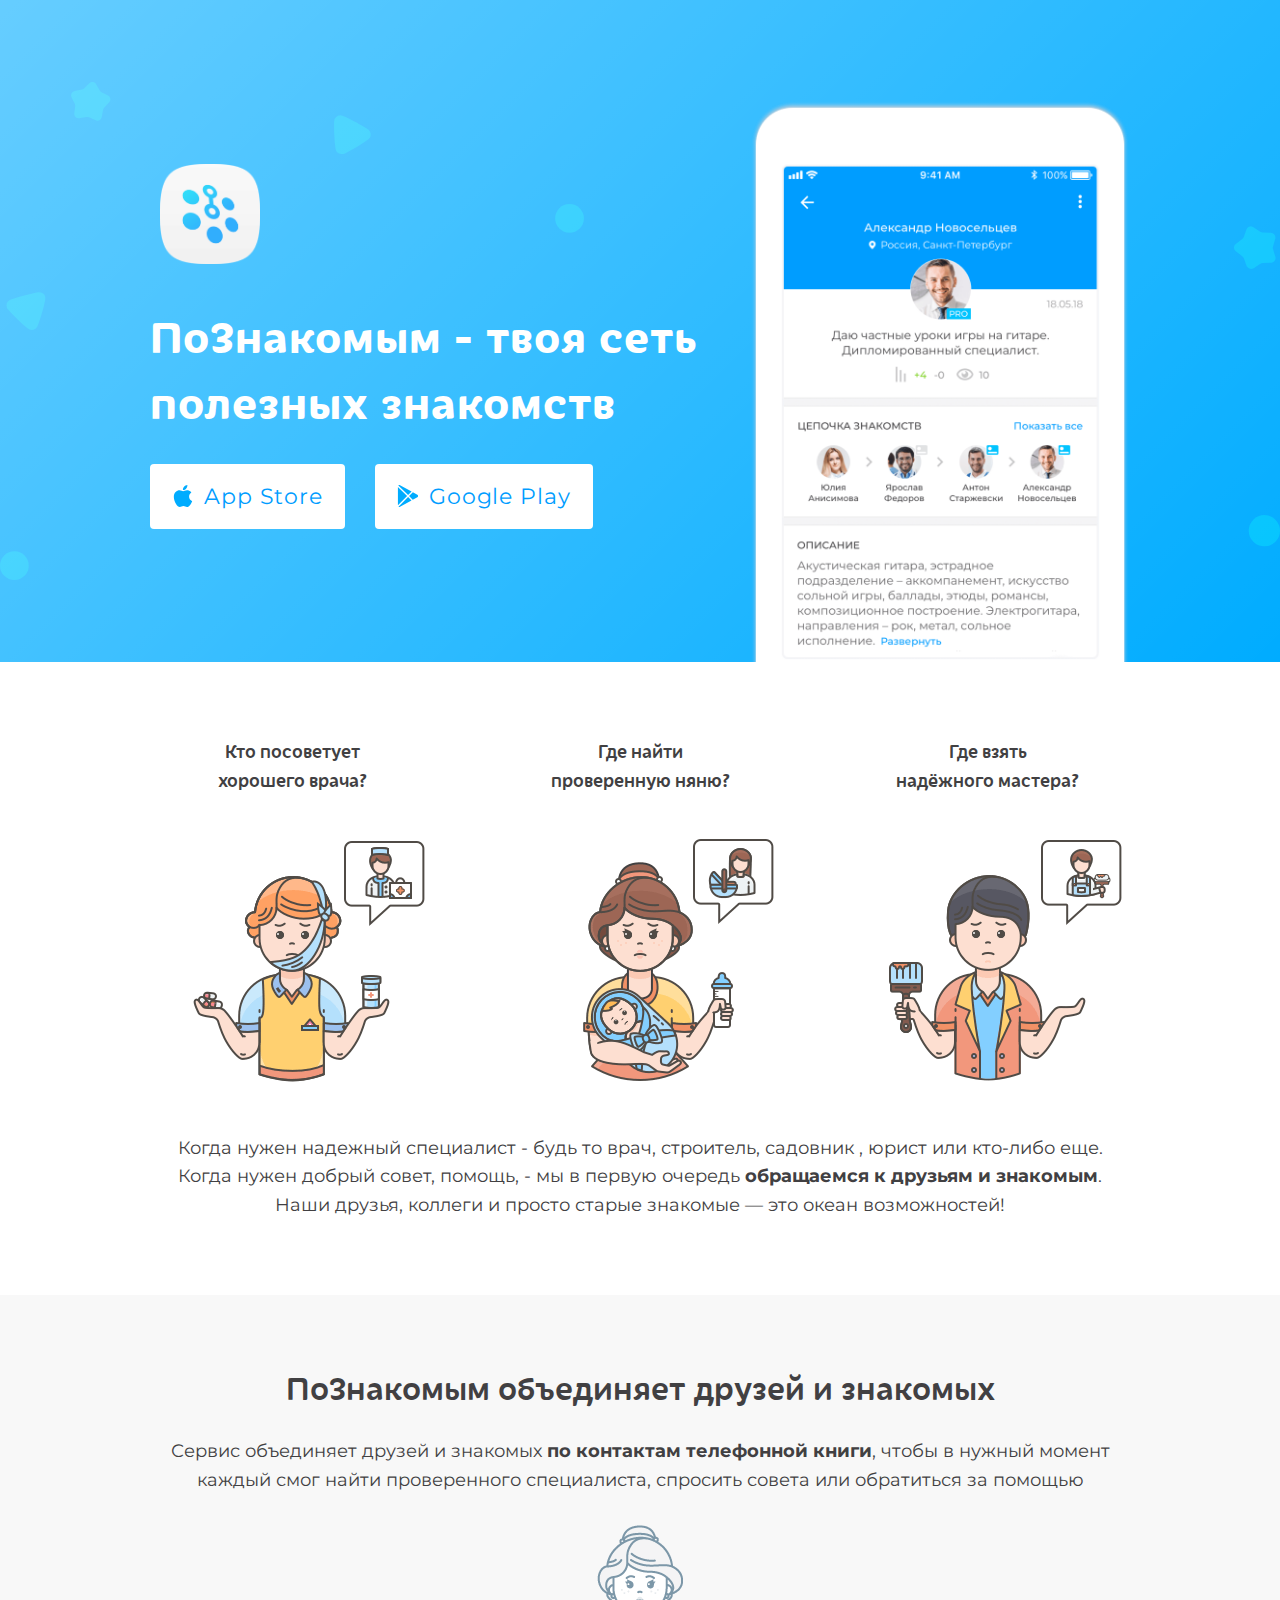
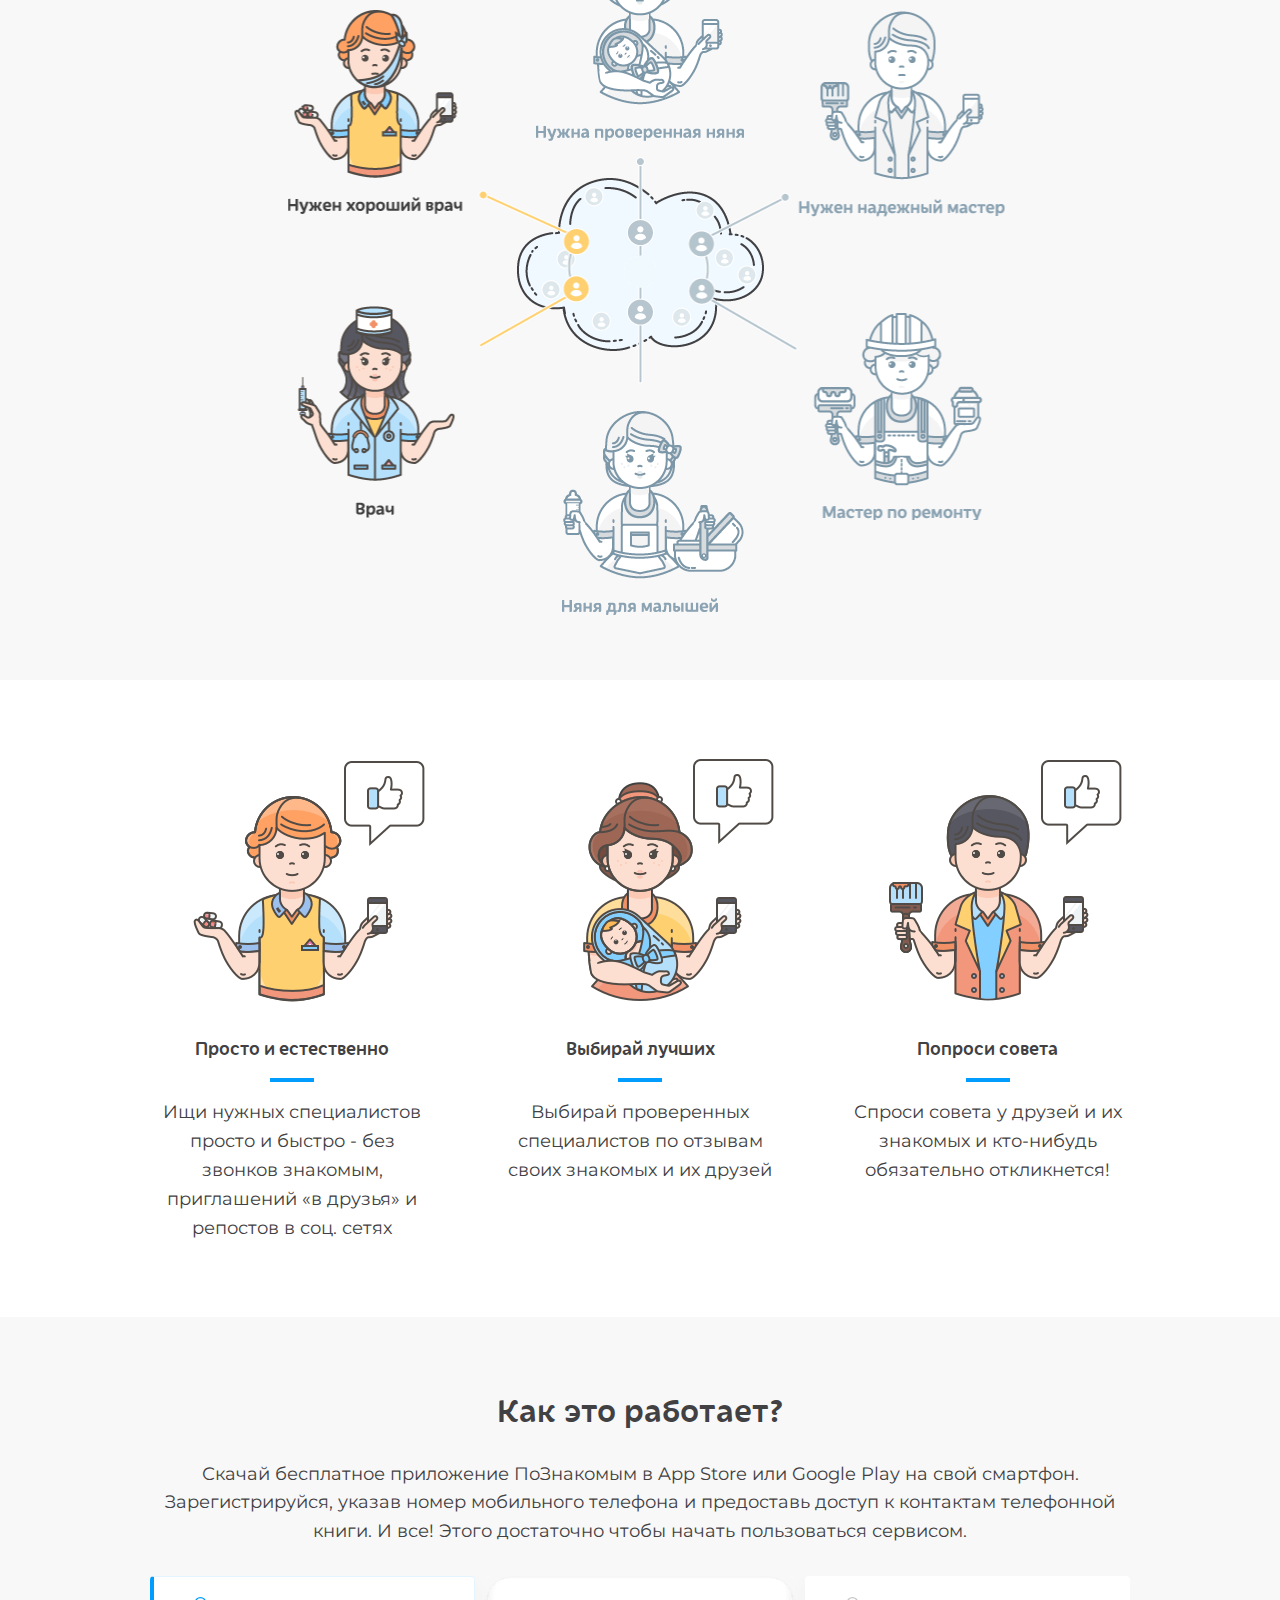
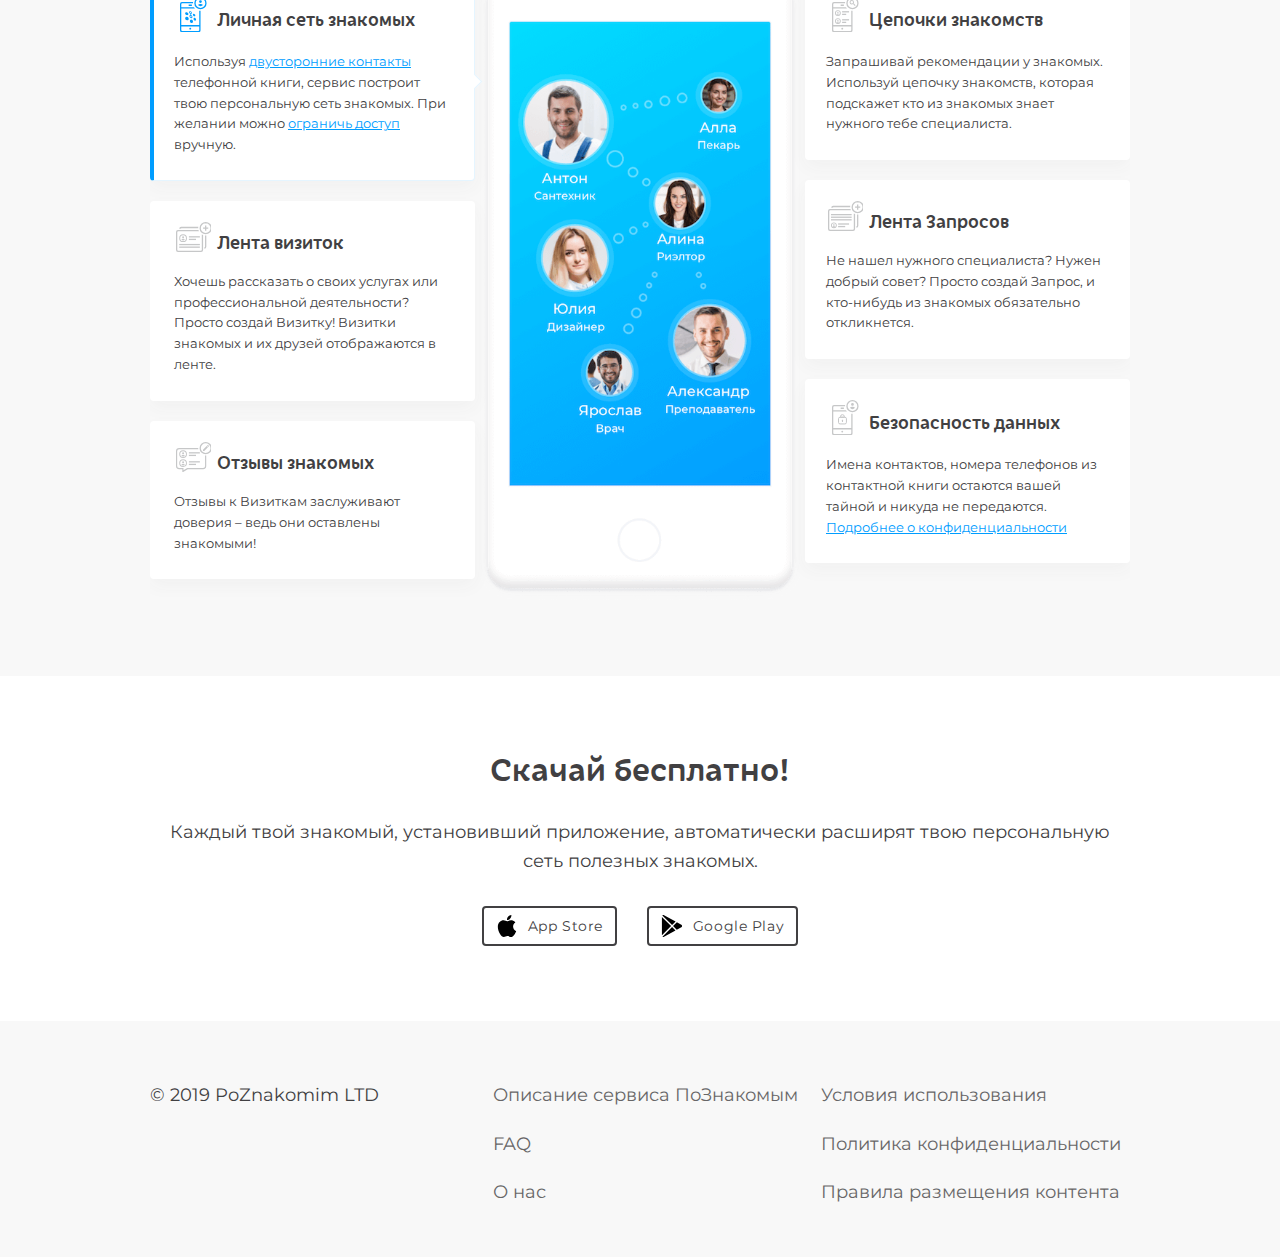
==== commit b1736f7b: "upd" ====
--- a/index.html
+++ b/index.html
@@ -20,7 +20,10 @@
 <!--[if lt IE 10]>
     <p class="browserupgrade">Вы используете <b>устаревший</b> браузер. Пожалуйста, <a href="http://browsehappy.com/?locale=ru_ru">обновите свой браузер</a> чтобы улучшить опыт работы с сайтом.</p>
 <![endif]-->
-
+<audio id="myAudio">
+    <source src="audio/knob.mp3" type="audio/mpeg">
+    <source src="audio/knob.ogg" type="audio/ogg">
+</audio>
 <header class="header-site">
     <div class="header-site_i">
         <div class="container">
--- a/css/style.css
+++ b/css/style.css
@@ -714,6 +714,9 @@
   font-size: 40px;
   line-height: 1;
   text-decoration: none; }
+
+.btn-header .icon path {
+  fill: #00ACFF; }
 
 /* CONTENT */
 .content-landing {
